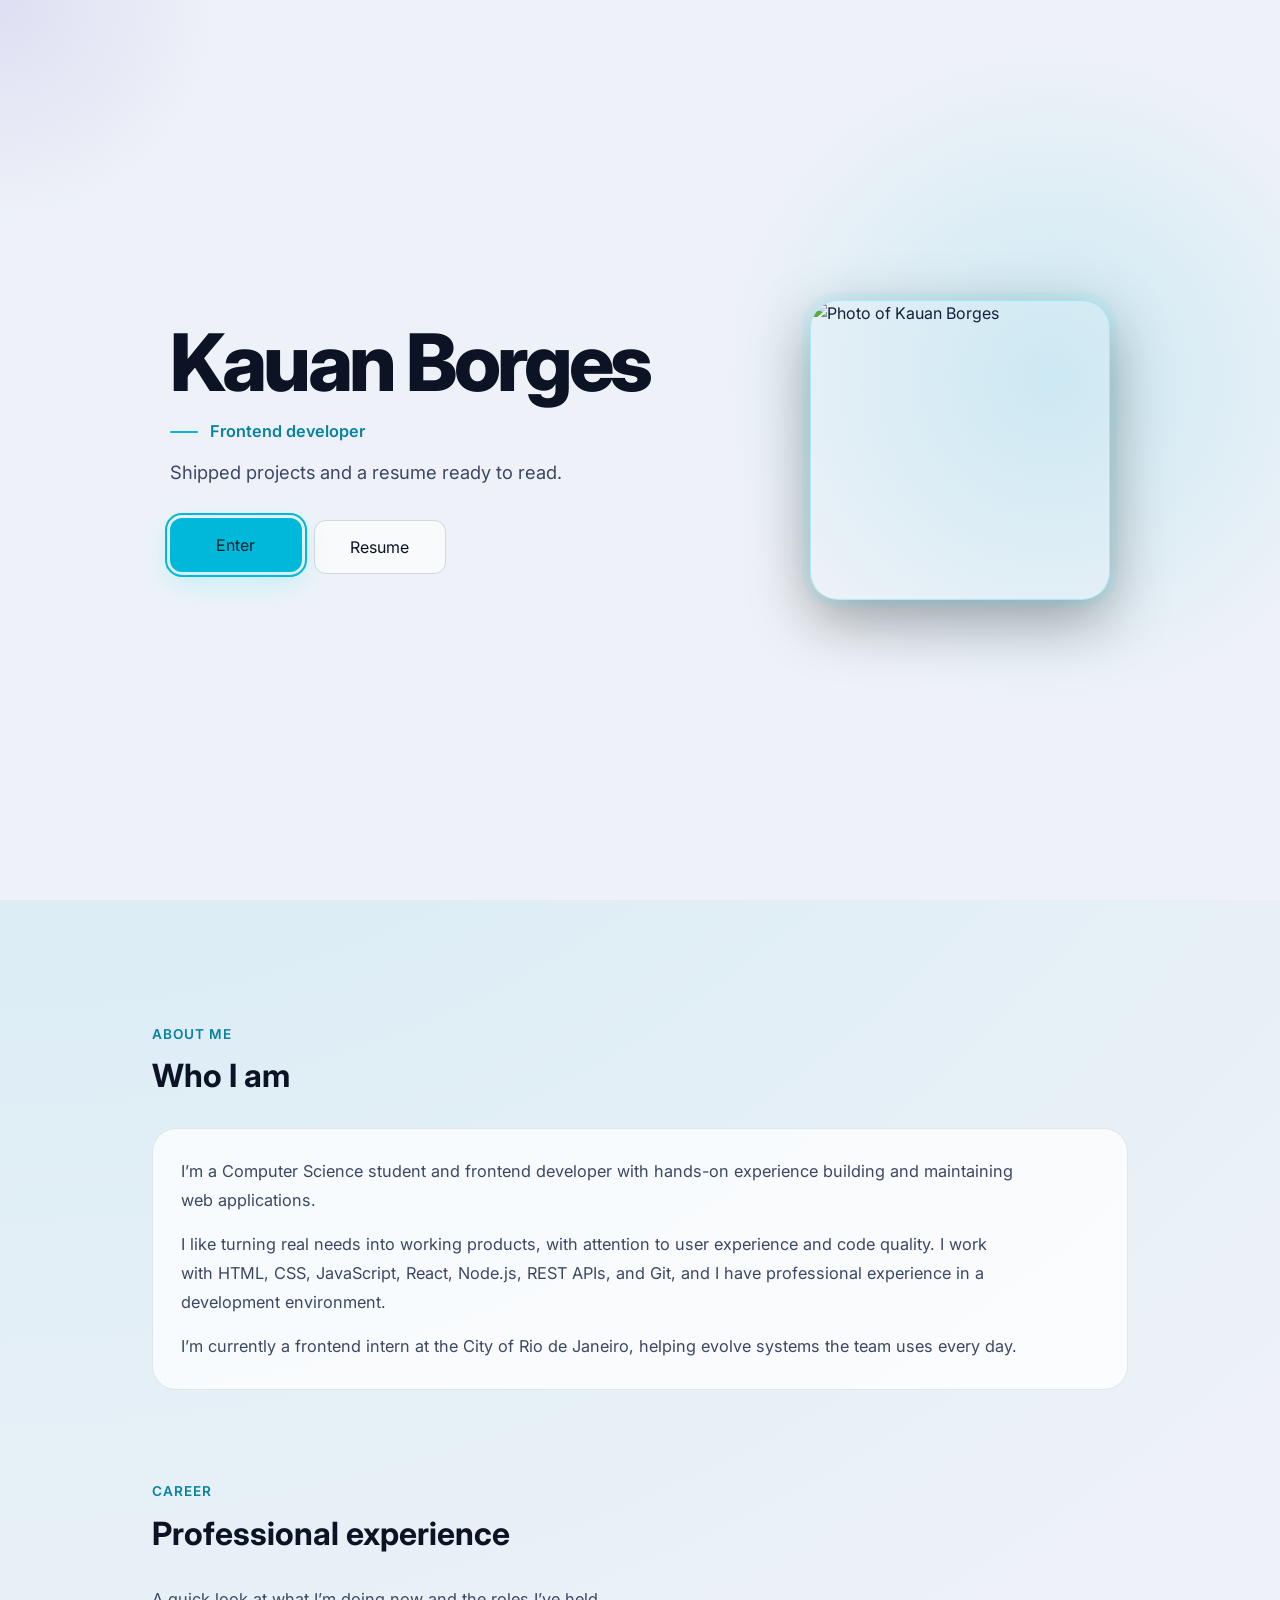
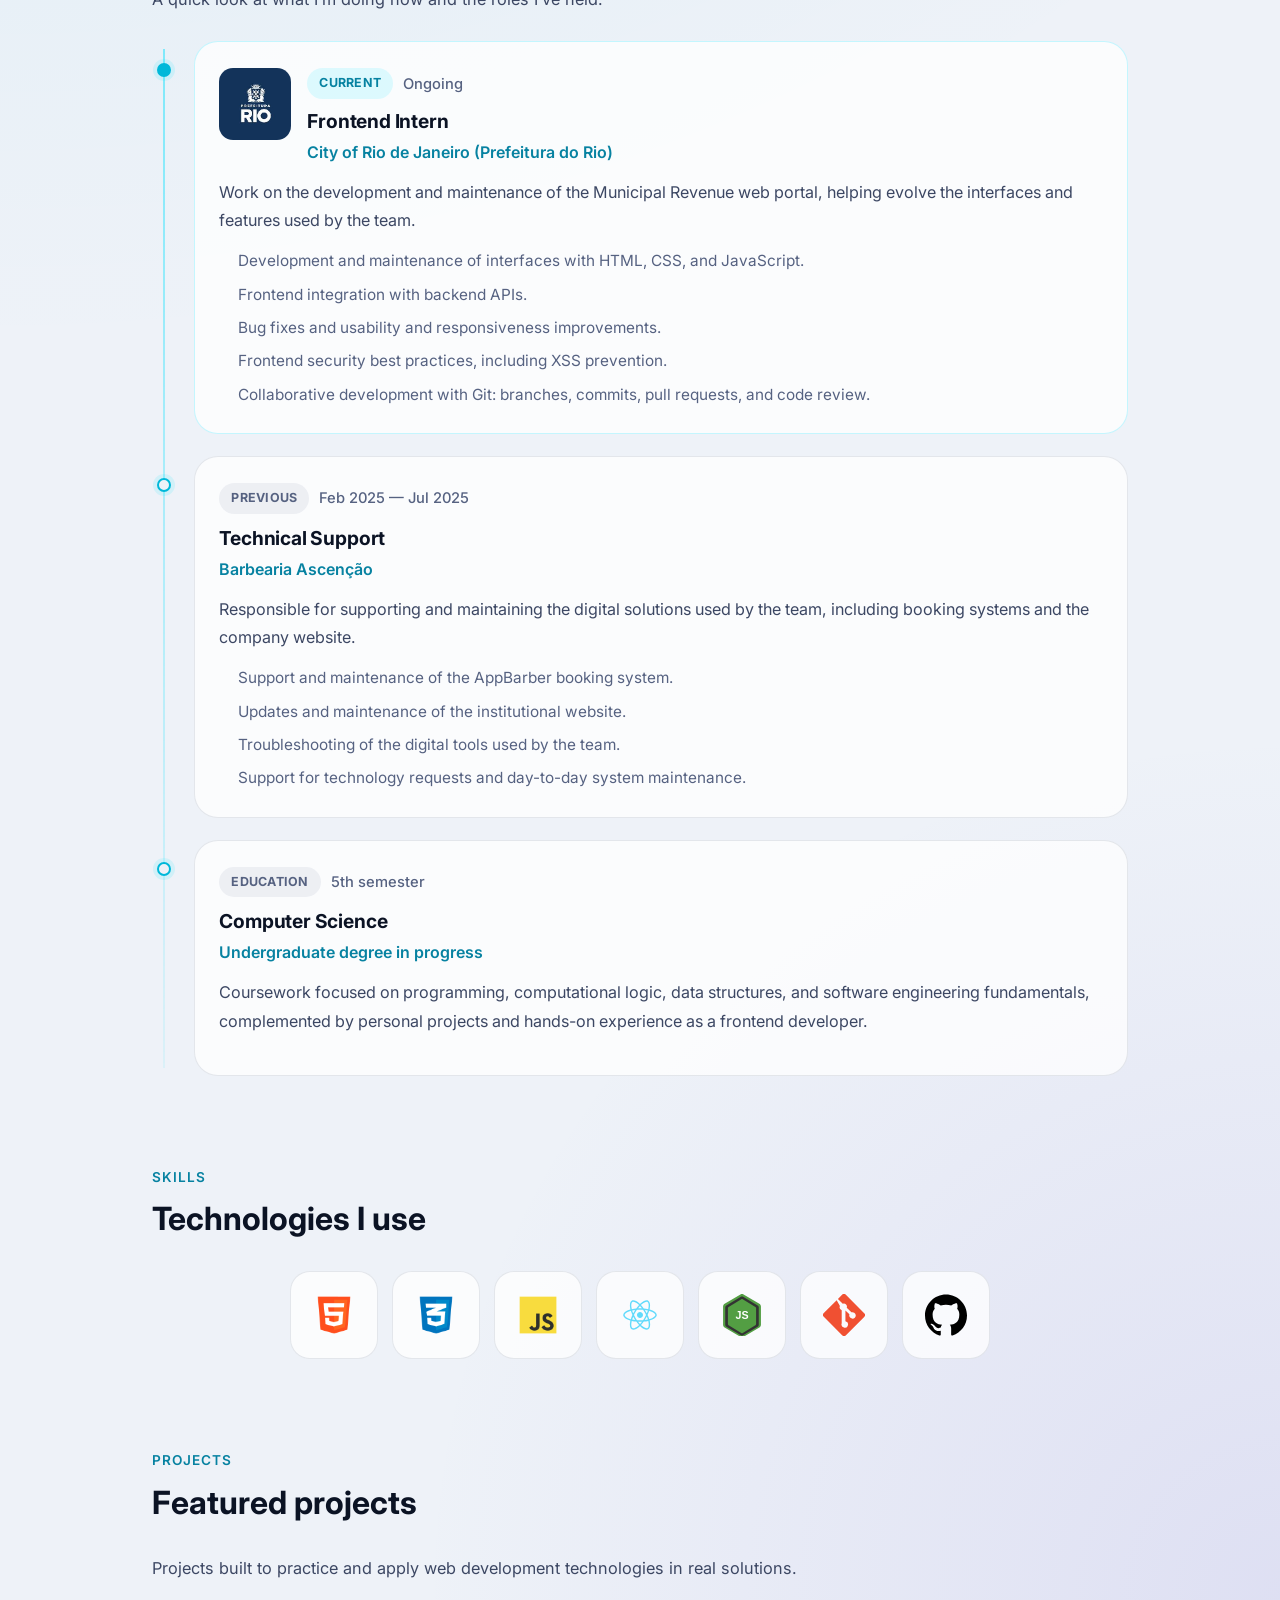
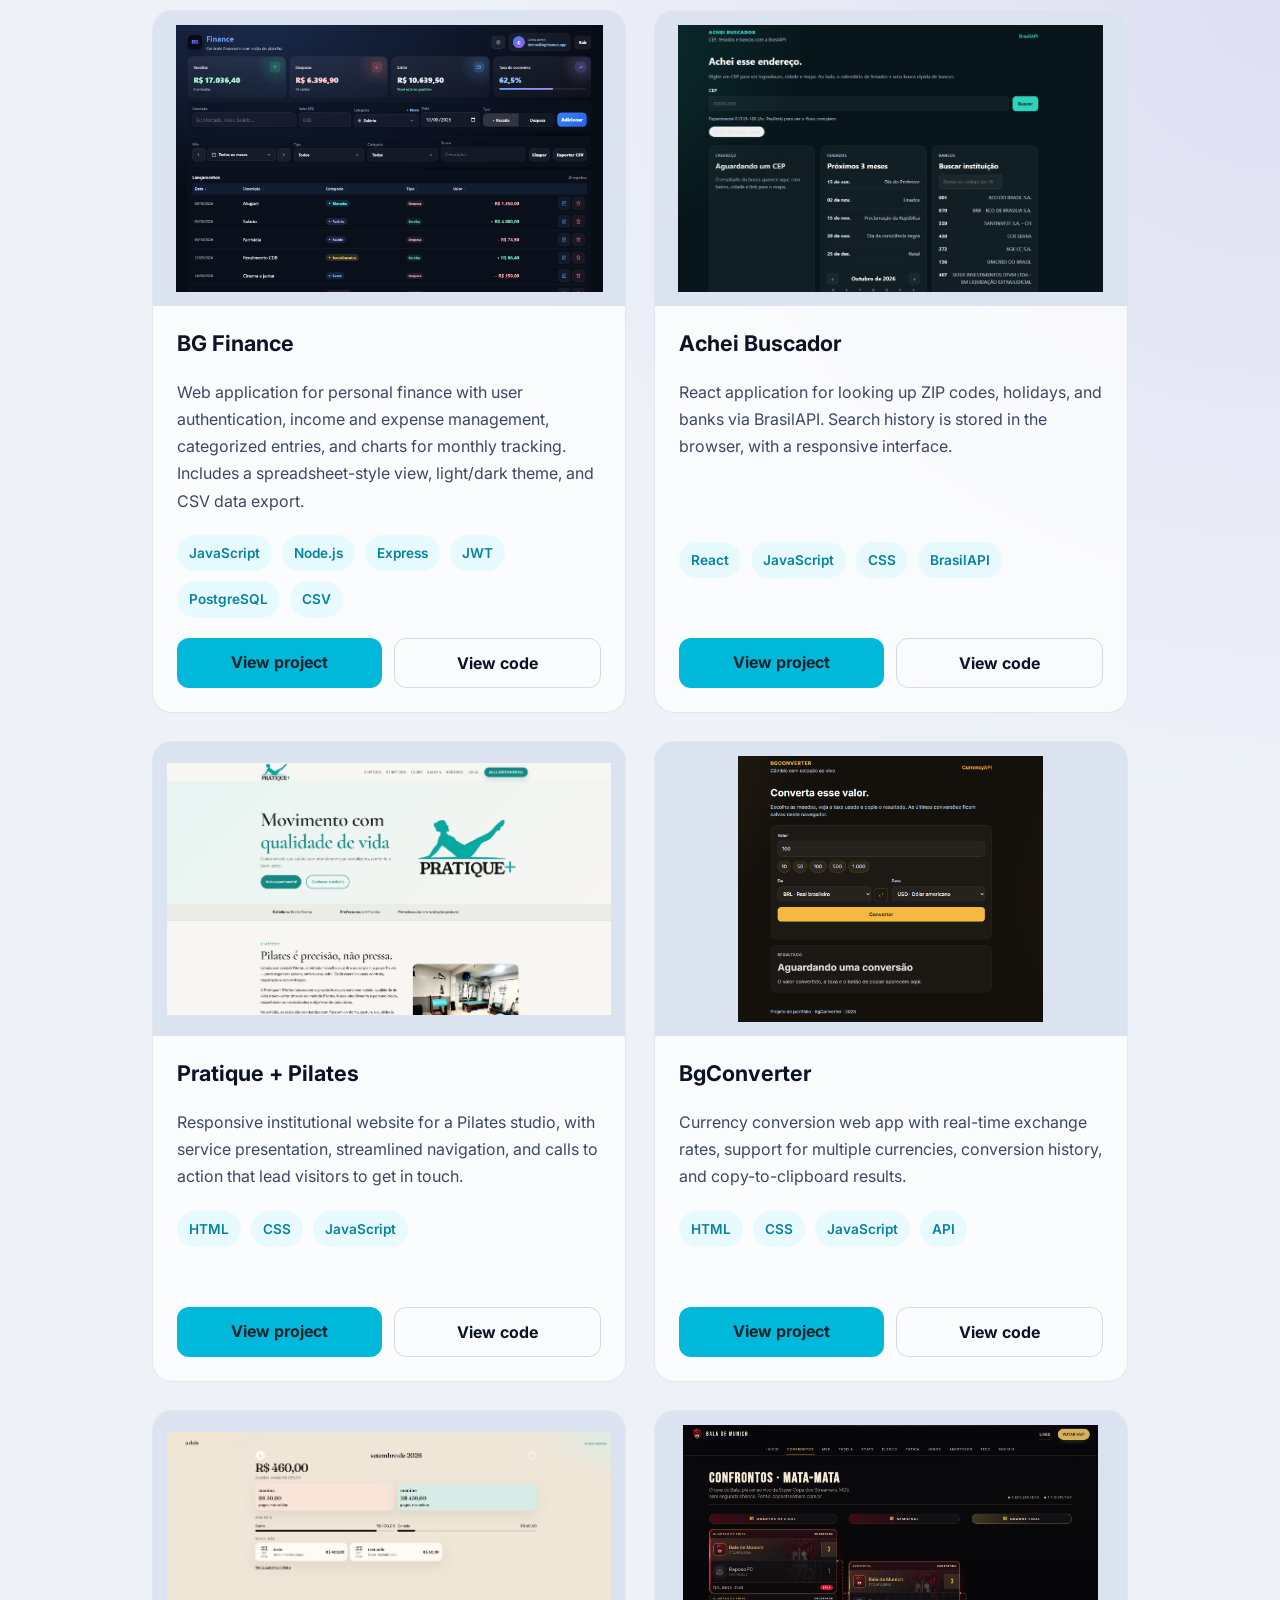
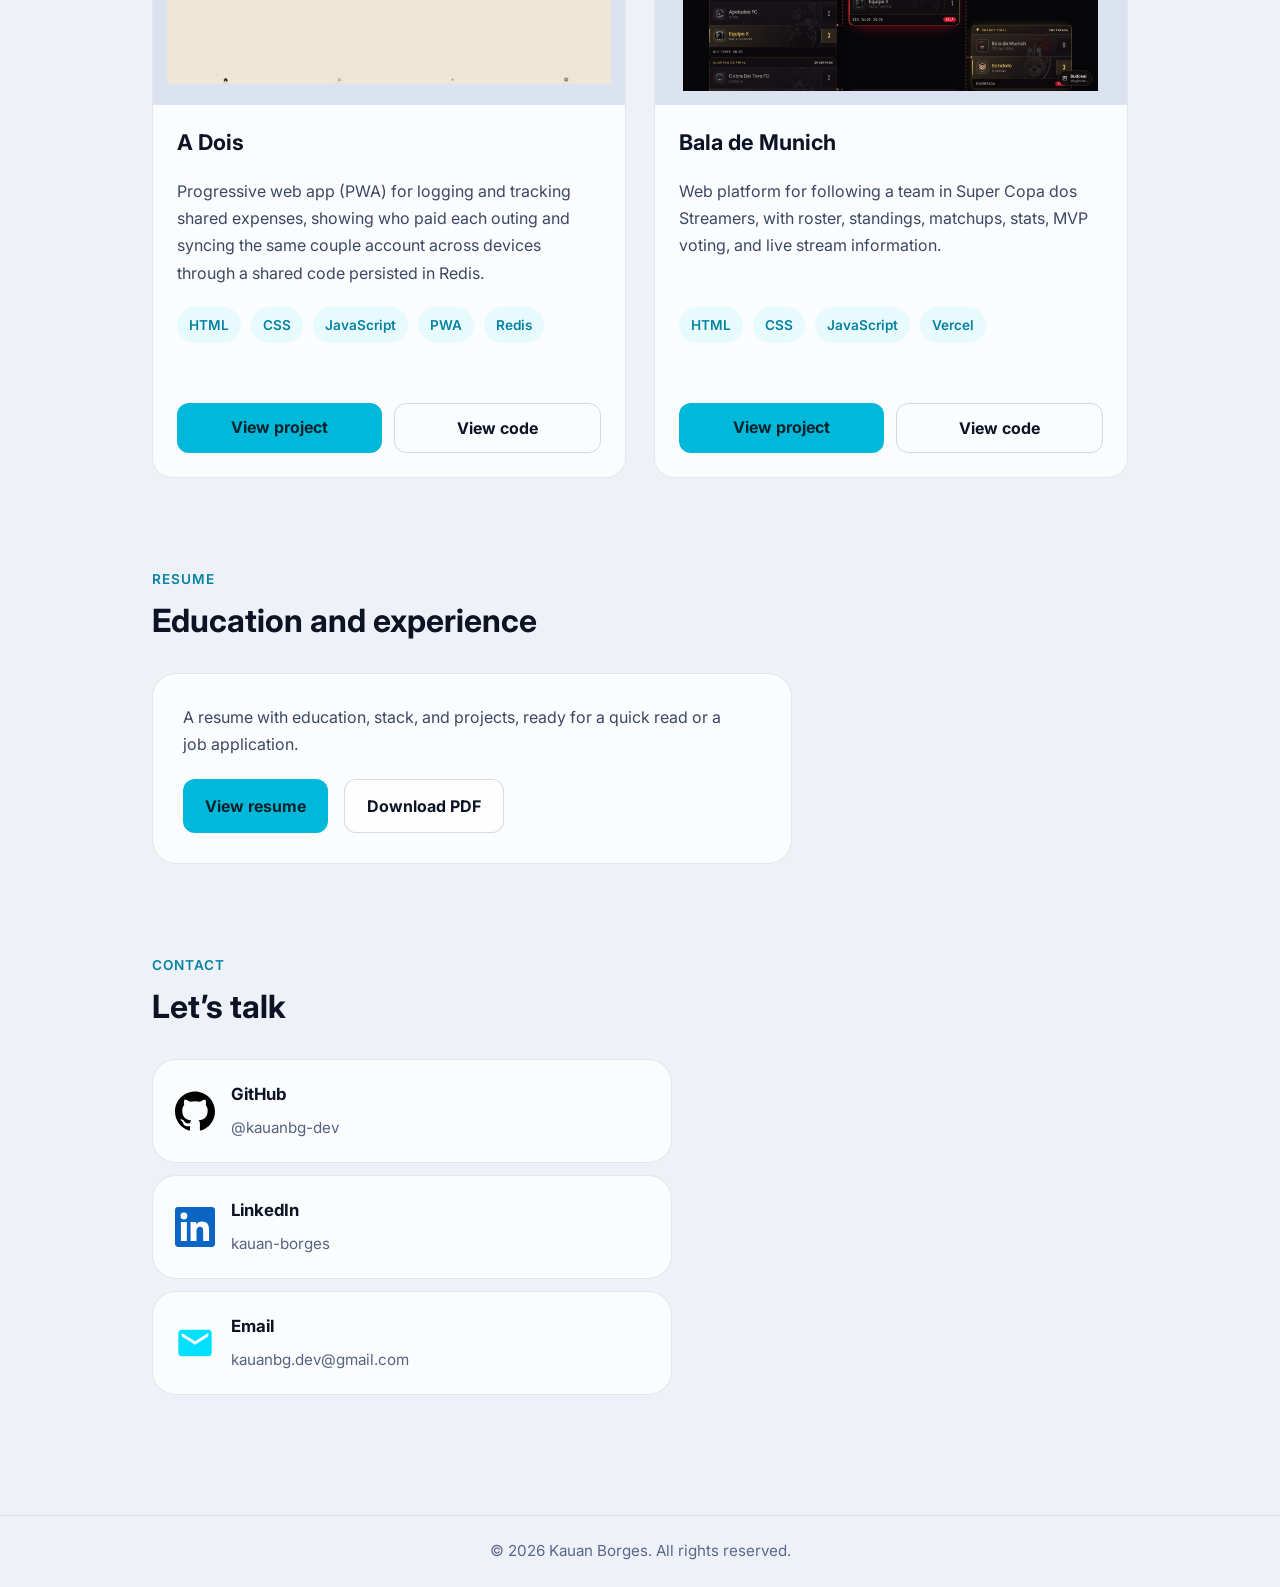
==== index.html @ 7a07ab46 "Mostra o card do início inteiro ao clicar no nome." ====
<!DOCTYPE html>
<html lang="pt-BR">
<head>
  <meta charset="UTF-8" />
  <meta name="viewport" content="width=device-width, initial-scale=1.0" />
  <title>Kauan Borges | Portfólio</title>
  <meta name="description" content="Portfólio de Kauan Borges, estudante de Ciência da Computação e desenvolvedor front-end. Projetos com HTML, CSS, JavaScript, React e Node.js." />
  <meta name="theme-color" content="#0b0f19" />
  <link rel="canonical" href="https://portifolio-bgkauan.vercel.app/" />
  <meta property="og:title" content="Kauan Borges | Portfólio" />
  <meta property="og:description" content="Interfaces modernas, projetos reais e evolução constante em desenvolvimento web." />
  <meta property="og:type" content="website" />
  <meta property="og:url" content="https://portifolio-bgkauan.vercel.app/" />
  <meta property="og:image" content="https://portifolio-bgkauan.vercel.app/img/og.png" />
  <meta property="og:image:width" content="1200" />
  <meta property="og:image:height" content="630" />
  <meta name="twitter:card" content="summary_large_image" />
  <meta name="twitter:image" content="https://portifolio-bgkauan.vercel.app/img/og.png" />
  <link rel="icon" href="./img/logo-bg-iluminada.png" type="image/png" />

  <script>
    (function () {
      try {
        var saved = localStorage.getItem("theme");
        var theme = saved === "light" || saved === "dark"
          ? saved
          : (window.matchMedia("(prefers-color-scheme: light)").matches ? "light" : "dark");
        if (theme === "light") document.documentElement.setAttribute("data-theme", "light");
      } catch (e) {}
      try {
        if (location.hash) return;
        if (sessionStorage.getItem("kb-intro-seen") === "1") return;
        document.documentElement.classList.add("intro-pending");
      } catch (e) {}
    })();
  </script>

  <link rel="stylesheet" href="./css/theme.css" />
  <link rel="stylesheet" href="./css/reset.css" />
  <link rel="stylesheet" href="./css/header.css?v=4" />
  <link rel="stylesheet" href="./css/main.css?v=8" />
  <link rel="stylesheet" href="./css/footer.css" />
  <link rel="stylesheet" href="./css/responsive.css?v=9" />
  <link rel="stylesheet" href="./css/motion.css?v=3" />
  <link rel="stylesheet" href="./css/intro.css?v=9" />

  <link rel="preconnect" href="https://fonts.googleapis.com" />
  <link rel="preconnect" href="https://fonts.gstatic.com" crossorigin />
  <link href="https://fonts.googleapis.com/css2?family=Inter:wght@400;500;600;700;800&display=swap" rel="stylesheet" />
</head>
<body>
  <div
    class="intro"
    data-intro
    role="dialog"
    aria-modal="true"
    aria-labelledby="intro-title"
    hidden
  >
    <div class="intro-stage">
      <div class="intro-copy">
        <h1 id="intro-title" class="intro-piece intro-name">Kauan Borges</h1>
        <p class="intro-piece intro-role" data-i18n="intro.role">Desenvolvedor front-end</p>
        <p class="intro-piece intro-lead" data-i18n="intro.lead">Projetos no ar e currículo pronto para uma leitura rápida.</p>
        <div class="intro-piece intro-actions">
          <button type="button" class="btn primary" data-intro-enter data-i18n="intro.enter">Entrar</button>
          <a class="btn secondary" data-intro-resume data-resume-link href="./Curriculo_Kauan_Borges.pdf" target="_blank" rel="noopener noreferrer" data-i18n="intro.resume">Currículo</a>
        </div>
      </div>
      <div class="intro-piece intro-portrait">
        <img class="intro-photo" src="./img/perfil.jpg" data-i18n-alt="hero.photo" alt="Foto de Kauan Borges" width="340" height="340" />
      </div>
    </div>
  </div>

  <a class="skip-link" href="#conteudo" data-i18n="skip">Pular para o conteúdo</a>

  <header>
    <a href="#conteudo" class="logo">
      <img src="./img/logo-bg-iluminada.png" alt="" />
      <span>Kauan Borges</span>
    </a>

    <button
      type="button"
      class="nav-toggle"
      data-nav-toggle
      aria-controls="site-nav"
      aria-expanded="false"
      data-i18n-aria="menu"
      aria-label="Abrir menu"
    >
      <span class="nav-toggle-bar" aria-hidden="true"></span>
      <span class="nav-toggle-bar" aria-hidden="true"></span>
      <span class="nav-toggle-bar" aria-hidden="true"></span>
    </button>

    <nav id="site-nav" aria-label="Seções">
      <div class="nav-links">
        <a href="#sobre" data-i18n="nav.about">Sobre</a>
        <a href="#experiencia" data-i18n="nav.experience">Carreira</a>
        <a href="#skills" data-i18n="nav.skills">Skills</a>
        <a href="#projetos" data-i18n="nav.projects">Projetos</a>
        <a href="#curriculo" data-i18n="nav.resume">Currículo</a>
        <a href="#contato" data-i18n="nav.contact">Contato</a>
      </div>
      <div class="nav-social" data-i18n-aria="nav.social" aria-label="Redes sociais">
        <a href="https://github.com/kauanbg-dev" target="_blank" rel="noopener noreferrer" aria-label="GitHub" title="GitHub">
          <svg viewBox="0 0 24 24" aria-hidden="true"><path fill="currentColor" d="M12 .297c-6.63 0-12 5.373-12 12 0 5.303 3.438 9.8 8.205 11.385.6.113.82-.258.82-.577 0-.285-.01-1.04-.015-2.04-3.338.724-4.042-1.61-4.042-1.61-.546-1.385-1.335-1.755-1.335-1.755-1.087-.744.084-.729.084-.729 1.205.084 1.838 1.236 1.838 1.236 1.07 1.835 2.809 1.305 3.495.998.108-.776.417-1.305.76-1.605-2.665-.3-5.466-1.332-5.466-5.93 0-1.31.465-2.38 1.235-3.22-.135-.303-.54-1.523.105-3.176 0 0 1.005-.322 3.3 1.23.96-.267 1.98-.399 3-.405 1.02.006 2.04.138 3 .405 2.28-1.552 3.285-1.23 3.285-1.23.645 1.653.24 2.873.12 3.176.765.84 1.23 1.91 1.23 3.22 0 4.61-2.805 5.625-5.475 5.92.42.36.81 1.096.81 2.22 0 1.606-.015 2.896-.015 3.286 0 .315.21.69.825.57C20.565 22.092 24 17.592 24 12.297c0-6.627-5.373-12-12-12"/></svg>
          <span>GitHub</span>
        </a>
        <a href="https://www.linkedin.com/in/kauan-borges-079074370/" target="_blank" rel="noopener noreferrer" aria-label="LinkedIn" title="LinkedIn">
          <svg viewBox="0 0 24 24" aria-hidden="true"><path fill="currentColor" d="M20.45 20.45h-3.55v-5.57c0-1.33-.03-3.04-1.85-3.04-1.85 0-2.14 1.45-2.14 2.94v5.67H9.35V9h3.41v1.56h.05c.48-.9 1.64-1.85 3.37-1.85 3.6 0 4.27 2.37 4.27 5.46v6.28zM5.34 7.43a2.06 2.06 0 1 1 0-4.12 2.06 2.06 0 0 1 0 4.12zM7.12 20.45H3.56V9h3.56v11.45zM22.23 0H1.77C.79 0 0 .77 0 1.73v20.54C0 23.23.79 24 1.77 24h20.45C23.2 24 24 23.23 24 22.27V1.73C24 .77 23.2 0 22.22 0h.01z"/></svg>
          <span>LinkedIn</span>
        </a>
      </div>
    </nav>

    <div class="header-actions">
      <div class="lang-switch" role="group" aria-label="Idioma">
        <button type="button" class="lang active" data-lang="pt" aria-pressed="true">PT</button>
        <button type="button" class="lang" data-lang="en" aria-pressed="false">EN</button>
      </div>

      <button type="button" class="theme-toggle" data-theme-toggle aria-pressed="false" data-i18n-aria="theme.toggle" aria-label="Alternar tema claro e escuro" title="Alternar tema claro e escuro">
        <svg class="icon-moon" viewBox="0 0 24 24" fill="none" stroke="currentColor" stroke-width="2" stroke-linecap="round" stroke-linejoin="round" aria-hidden="true">
          <path d="M21 12.79A9 9 0 1 1 11.21 3 7 7 0 0 0 21 12.79z"></path>
        </svg>
        <svg class="icon-sun" viewBox="0 0 24 24" fill="none" stroke="currentColor" stroke-width="2" stroke-linecap="round" stroke-linejoin="round" aria-hidden="true">
          <circle cx="12" cy="12" r="4"></circle>
          <path d="M12 2v2M12 20v2M4.93 4.93l1.41 1.41M17.66 17.66l1.41 1.41M2 12h2M20 12h2M6.34 17.66l-1.41 1.41M19.07 4.93l-1.41 1.41"></path>
        </svg>
      </button>
    </div>
  </header>

  <main id="conteudo">
    <section class="hero">
      <div class="hero-text">
        <span class="tag" data-i18n="hero.tag">Portfólio de Desenvolvedor</span>
        <h1>Kauan Borges</h1>
        <h2 data-i18n="hero.role">Desenvolvedor Front-end | JavaScript | React | Node.js</h2>
        <p data-i18n="hero.text">
          Estou no 5º período de Ciência da Computação e atuo como Desenvolvedor Front-end. Desenvolvo aplicações web responsivas utilizando HTML, CSS, JavaScript e React, com experiência em integração com APIs e desenvolvimento de soluções utilizando Node.js.
        </p>
        <div class="hero-buttons">
          <a href="#projetos" class="btn primary" data-i18n="hero.projects">Ver projetos</a>
          <a href="mailto:kauanbg.dev@gmail.com" class="btn secondary" data-i18n="hero.contact">Falar comigo</a>
        </div>

        <div class="stats">
          <div class="stat-card">
            <strong data-i18n="hero.stat1">5º</strong>
            <span data-i18n="hero.stat1Label">período em Ciência da Computação</span>
          </div>
          <div class="stat-card">
            <strong data-i18n="hero.stat2">Front-end</strong>
            <span data-i18n="hero.stat2Label">experiência profissional em desenvolvimento</span>
          </div>
          <div class="stat-card">
            <strong data-i18n="hero.stat3">Produção</strong>
            <span data-i18n="hero.stat3Label">front-end no ar, com API e autenticação</span>
          </div>
        </div>
      </div>

      <div class="hero-image">
        <img src="./img/perfil.jpg" data-hero-photo data-i18n-alt="hero.photo" alt="Foto de Kauan Borges" width="320" height="320" />
      </div>
    </section>

    <section id="sobre" class="section" data-reveal>
      <div class="section-title">
        <span data-i18n="about.kicker">Sobre mim</span>
        <h3 data-i18n="about.title">Quem sou eu</h3>
      </div>

      <div class="about-card">
        <p data-i18n="about.p1">
          Sou estudante de Ciência da Computação e desenvolvedor Front-end, com experiência prática no desenvolvimento e manutenção de aplicações web.
        </p>
        <p data-i18n="about.p2">
          Gosto de transformar necessidades em soluções funcionais, pensando tanto na experiência do usuário quanto na qualidade do código. Tenho experiência com HTML, CSS, JavaScript, React, Node.js, APIs REST e Git, além de vivência profissional em ambiente de desenvolvimento.
        </p>
        <p data-i18n="about.p3">
          Atualmente, atuo como estagiário Front-end na Prefeitura do Rio de Janeiro, contribuindo para a evolução de sistemas utilizados no dia a dia da equipe.
        </p>
      </div>
    </section>

    <section id="experiencia" class="section" data-reveal>
      <div class="section-title">
        <span data-i18n="experience.kicker">Carreira</span>
        <h3 data-i18n="experience.title">Experiência profissional</h3>
      </div>

      <p class="experience-intro" data-i18n="experience.intro">
        Um resumo do que estou fazendo agora e das experiências que tive.
      </p>

      <ol class="experience-timeline">
        <li class="experience-item is-current">
          <div class="experience-marker" aria-hidden="true"></div>
          <article class="experience-card">
            <div class="experience-header">
              <img class="experience-logo" src="./img/logo-prefeitura-rio.png" alt="" width="72" height="72" />
              <div class="experience-heading">
                <div class="experience-meta">
                  <span class="experience-badge" data-i18n="experience.currentBadge">Atual</span>
                  <span class="experience-period" data-i18n="experience.job1.period">Em andamento</span>
                </div>
                <h4 data-i18n="experience.job1.role">Estagiário Front-end</h4>
                <p class="experience-org" data-i18n="experience.job1.org">Prefeitura do Rio de Janeiro</p>
              </div>
            </div>
            <p data-i18n="experience.job1.summary">
              Atuação no desenvolvimento e manutenção do portal web da Receita Municipal, contribuindo para a evolução das interfaces e funcionalidades utilizadas pela equipe.
            </p>
            <ul class="experience-points">
              <li data-i18n="experience.job1.point1">
                Desenvolvimento e manutenção de interfaces utilizando HTML, CSS e JavaScript.
              </li>
              <li data-i18n="experience.job1.point2">
                Integração do front-end com APIs do backend.
              </li>
              <li data-i18n="experience.job1.point3">
                Correção de bugs e melhorias de usabilidade e responsividade.
              </li>
              <li data-i18n="experience.job1.point4">
                Aplicação de boas práticas de segurança no front-end, incluindo prevenção contra XSS.
              </li>
              <li data-i18n="experience.job1.point5">
                Desenvolvimento colaborativo utilizando Git, branches, commits, pull requests e code review.
              </li>
            </ul>
          </article>
        </li>

        <li class="experience-item">
          <div class="experience-marker" aria-hidden="true"></div>
          <article class="experience-card">
            <div class="experience-meta">
              <span class="experience-badge muted" data-i18n="experience.pastBadge">Anterior</span>
              <span class="experience-period" data-i18n="experience.job2.period">Fev 2025 — Jul 2025</span>
            </div>
            <h4 data-i18n="experience.job2.role">Suporte Técnico</h4>
            <p class="experience-org" data-i18n="experience.job2.org">Barbearia Ascenção</p>
            <p data-i18n="experience.job2.summary">
              Responsável pelo suporte e manutenção das soluções digitais utilizadas pela equipe, incluindo sistemas de agendamento e o site da empresa.
            </p>
            <ul class="experience-points">
              <li data-i18n="experience.job2.point1">
                Suporte e manutenção do sistema de agendamento AppBarber.
              </li>
              <li data-i18n="experience.job2.point2">
                Atualização e manutenção do site institucional.
              </li>
              <li data-i18n="experience.job2.point3">
                Resolução de problemas relacionados às ferramentas digitais utilizadas pela equipe.
              </li>
              <li data-i18n="experience.job2.point4">
                Apoio às demandas de tecnologia e manutenção dos sistemas utilizados no dia a dia.
              </li>
            </ul>
          </article>
        </li>

        <li class="experience-item">
          <div class="experience-marker" aria-hidden="true"></div>
          <article class="experience-card">
            <div class="experience-meta">
              <span class="experience-badge muted" data-i18n="experience.educationBadge">Formação</span>
              <span class="experience-period" data-i18n="experience.edu.period">5º período</span>
            </div>
            <h4 data-i18n="experience.edu.role">Ciência da Computação</h4>
            <p class="experience-org" data-i18n="experience.edu.org">Graduação em andamento</p>
            <p data-i18n="experience.edu.summary">
              Formação com foco em programação, lógica computacional, estruturas de dados e fundamentos de engenharia de software, complementada por projetos pessoais e experiência prática como desenvolvedor Front-end.
            </p>
          </article>
        </li>
      </ol>
    </section>

    <section id="skills" class="section" data-reveal>
      <div class="section-title">
        <span data-i18n="skills.kicker">Skills</span>
        <h3 data-i18n="skills.title">Tecnologias que utilizo</h3>
      </div>

      <div class="skills-row">
        <div class="skill-item" title="HTML5">
          <img src="./img/logo-html-5-.png" alt="HTML5" />
        </div>
        <div class="skill-item" title="CSS3">
          <img src="./img/logo-css-.png" alt="CSS3" />
        </div>
        <div class="skill-item" title="JavaScript">
          <img src="./img/logo-javascript-.png" alt="JavaScript" />
        </div>
        <div class="skill-item" title="React">
          <img src="./img/react-brands-solid-full.svg" alt="React" />
        </div>
        <div class="skill-item" title="Node.js">
          <img src="./img/logo-nodejs.svg" alt="Node.js" />
        </div>
        <div class="skill-item" title="Git">
          <img src="./img/logo-git.svg" alt="Git" />
        </div>
        <div class="skill-item" title="GitHub">
          <img src="./img/logo-github.svg" alt="GitHub" />
        </div>
      </div>
    </section>

    <section id="projetos" class="section">
      <div class="section-title" data-reveal>
        <span data-i18n="projects.kicker">Projetos</span>
        <h3 data-i18n="projects.title">Projetos em destaque</h3>
      </div>
      <p class="experience-intro" data-i18n="projects.intro">
        Projetos desenvolvidos para praticar e aplicar tecnologias de desenvolvimento web em soluções reais.
      </p>

      <div class="projects-grid">
        <article class="project-card" data-reveal="project">
          <div class="project-media">
          <img class="preview-cover" src="./img/preview-bgfinance.png" data-i18n-alt="projects.financeAlt" alt="Painel do BG Finance com saldo, gráficos e lançamentos" />
          </div>
          <div class="project-content">
            <h4>BG Finance</h4>
            <p data-i18n="projects.finance">
              Aplicação web de controle financeiro com autenticação de usuários, gerenciamento de receitas e despesas, categorização de lançamentos e gráficos para acompanhamento mensal. Possui visualização em formato de planilha, tema claro/escuro e exportação de dados em CSV.
            </p>
            <div class="project-tech">
              <span>JavaScript</span>
              <span>Node.js</span>
              <span>Express</span>
              <span>JWT</span>
              <span>PostgreSQL</span>
              <span>CSV</span>
            </div>
            <div class="project-links">
              <a href="https://bg-finance.onrender.com" target="_blank" rel="noopener noreferrer" data-i18n="projects.view">Ver projeto</a>
              <a class="ghost" href="https://github.com/kauanbg-dev/bg-finance" target="_blank" rel="noopener noreferrer" data-i18n="projects.code">Ver código</a>
            </div>
          </div>
        </article>

        <article class="project-card" data-reveal="project">
          <div class="project-media">
          <img class="preview-cover" src="./img/preview-achei.png" data-i18n-alt="projects.acheiAlt" alt="Tela do Achei Buscador com CEP, feriados e bancos" />
          </div>
          <div class="project-content">
            <h4>Achei Buscador</h4>
            <p data-i18n="projects.achei">
              Aplicação desenvolvida em React para consulta de CEP, feriados e instituições bancárias utilizando a BrasilAPI. Possui histórico de pesquisas armazenado no navegador e interface responsiva.
            </p>
            <div class="project-tech">
              <span>React</span>
              <span>JavaScript</span>
              <span>CSS</span>
              <span>BrasilAPI</span>
            </div>
            <div class="project-links">
              <a href="https://achei-buscador.vercel.app/" target="_blank" rel="noopener noreferrer" data-i18n="projects.view">Ver projeto</a>
              <a class="ghost" href="https://github.com/kauanbg-dev/achei-buscador" target="_blank" rel="noopener noreferrer" data-i18n="projects.code">Ver código</a>
            </div>
          </div>
        </article>

        <article class="project-card" data-reveal="project">
          <div class="project-media">
          <img class="preview-cover" src="./img/preview-pilates.png" data-i18n-alt="projects.pilatesAlt" alt="Site do estúdio Pratique + Pilates" />
          </div>
          <div class="project-content">
            <h4>Pratique + Pilates</h4>
            <p data-i18n="projects.pilates">
              Site institucional responsivo desenvolvido para um estúdio de Pilates, com apresentação de serviços, navegação otimizada e chamadas para ação direcionadas ao contato com o cliente.
            </p>
            <div class="project-tech">
              <span>HTML</span>
              <span>CSS</span>
              <span>JavaScript</span>
            </div>
            <div class="project-links">
              <a href="https://pratique-pilates.vercel.app/" target="_blank" rel="noopener noreferrer" data-i18n="projects.view">Ver projeto</a>
              <a class="ghost" href="https://github.com/kauanbg-dev/pratique-pilates" target="_blank" rel="noopener noreferrer" data-i18n="projects.code">Ver código</a>
            </div>
          </div>
        </article>

        <article class="project-card" data-reveal="project">
          <div class="project-media">
          <img class="preview-cover" src="./img/preview-bgconverter.png" data-i18n-alt="projects.converterAlt" alt="Tela do conversor de moedas BgConverter" />
          </div>
          <div class="project-content">
            <h4>BgConverter</h4>
            <p data-i18n="projects.converter">
              Aplicação web de conversão de moedas com consulta de cotações em tempo real, suporte a múltiplas moedas, histórico de conversões e cópia dos resultados.
            </p>
            <div class="project-tech">
              <span>HTML</span>
              <span>CSS</span>
              <span>JavaScript</span>
              <span>API</span>
            </div>
            <div class="project-links">
              <a href="https://bgconverter.vercel.app/" target="_blank" rel="noopener noreferrer" data-i18n="projects.view">Ver projeto</a>
              <a class="ghost" href="https://github.com/kauanbg-dev/bgconverter" target="_blank" rel="noopener noreferrer" data-i18n="projects.code">Ver código</a>
            </div>
          </div>
        </article>

        <article class="project-card" data-reveal="project">
          <div class="project-media">
          <img class="preview-cover" src="./img/preview-adois.png" data-i18n-alt="projects.adoisAlt" alt="Tela do A Dois com resumo mensal do casal" />
          </div>
          <div class="project-content">
            <h4>A Dois</h4>
            <p data-i18n="projects.adois">
              Aplicação web progressiva (PWA) para registro e acompanhamento de gastos compartilhados, permitindo identificar quem realizou cada pagamento e sincronizar as informações entre dispositivos por um código de casal persistido em Redis.
            </p>
            <div class="project-tech">
              <span>HTML</span>
              <span>CSS</span>
              <span>JavaScript</span>
              <span>PWA</span>
              <span>Redis</span>
            </div>
            <div class="project-links">
              <a href="https://adois-chi.vercel.app/" target="_blank" rel="noopener noreferrer" data-i18n="projects.view">Ver projeto</a>
              <a class="ghost" href="https://github.com/kauanbg-dev/adois" target="_blank" rel="noopener noreferrer" data-i18n="projects.code">Ver código</a>
            </div>
          </div>
        </article>

        <article class="project-card" data-reveal="project">
          <div class="project-media">
          <img class="preview-cover" src="./img/preview-munich.png" data-i18n-alt="projects.munichAlt" alt="Chave de confrontos do site Bala de Munich" />
          </div>
          <div class="project-content">
            <h4>Bala de Munich</h4>
            <p data-i18n="projects.munich">
              Plataforma web desenvolvida para acompanhamento de um time na Super Copa dos Streamers, com elenco, tabela, confrontos, estatísticas, votação de MVP e informações sobre transmissões ao vivo.
            </p>
            <div class="project-tech">
              <span>HTML</span>
              <span>CSS</span>
              <span>JavaScript</span>
              <span>Vercel</span>
            </div>
            <div class="project-links">
              <a href="https://balademunich.vercel.app/" target="_blank" rel="noopener noreferrer" data-i18n="projects.view">Ver projeto</a>
              <a class="ghost" href="https://github.com/kauanbg-dev/bala-de-munich" target="_blank" rel="noopener noreferrer" data-i18n="projects.code">Ver código</a>
            </div>
          </div>
        </article>
      </div>
    </section>

    <section id="curriculo" class="section" data-reveal>
      <div class="section-title">
        <span data-i18n="resume.kicker">Currículo</span>
        <h3 data-i18n="resume.title">Formação e experiência</h3>
      </div>

      <div class="resume-card">
        <p data-i18n="resume.text">
          Currículo com formação, stack e projetos, pronto para uma leitura rápida ou para um processo seletivo.
        </p>
        <div class="resume-buttons">
          <a href="./Curriculo_Kauan_Borges.pdf" target="_blank" rel="noopener noreferrer" class="btn primary" data-i18n="resume.view" data-resume-link>Visualizar currículo</a>
          <a href="./Curriculo_Kauan_Borges.pdf" download="Curriculo_Kauan_Borges.pdf" class="btn secondary" data-i18n="resume.download" data-resume-link data-resume-download>Baixar PDF</a>
        </div>
      </div>
    </section>

    <section id="contato" class="section" data-reveal>
      <div class="section-title">
        <span data-i18n="contact.kicker">Contato</span>
        <h3 data-i18n="contact.title">Vamos conversar</h3>
      </div>

      <div class="contact-grid">
        <a href="https://github.com/kauanbg-dev" target="_blank" rel="noopener noreferrer" class="contact-card">
          <img src="./img/logo-github.svg" alt="" />
          <div>
            <strong>GitHub</strong>
            <span>@kauanbg-dev</span>
          </div>
        </a>
        <a href="https://www.linkedin.com/in/kauan-borges-079074370/" target="_blank" rel="noopener noreferrer" class="contact-card">
          <img src="./img/logo-linkedin.svg" alt="" />
          <div>
            <strong>LinkedIn</strong>
            <span>kauan-borges</span>
          </div>
        </a>
        <a href="mailto:kauanbg.dev@gmail.com" class="contact-card">
          <img src="./img/logo-email.svg" alt="" />
          <div>
            <strong data-i18n="contact.email">E-mail</strong>
            <span>kauanbg.dev@gmail.com</span>
          </div>
        </a>
      </div>
    </section>
  </main>

  <footer>
    <p data-i18n="footer">© 2026 Kauan Borges. Todos os direitos reservados.</p>
  </footer>

  <script src="./js/theme.js"></script>
  <script src="./js/i18n.js?v=9"></script>
  <script src="./js/intro.js?v=4"></script>
  <script src="./js/interactions.js?v=7"></script>
</body>
</html>
---- css/theme.css ----
/* =========================
   THEME TOKENS (DARK / LIGHT)
========================= */

:root {
  color-scheme: dark;

  --bg: #0b0f19;
  --glow-1: rgba(0, 224, 255, 0.12);
  --glow-2: rgba(106, 90, 205, 0.15);
  --spotlight: rgba(0, 224, 255, 0.09);

  --text: #ffffff;
  --heading: #ffffff;
  --text-muted: #d4dcef;
  --text-soft: #cfd7e8;
  --text-dim: #bfc9df;
  --nav-link: #d9e1f2;
  --footer-text: #9fb0d1;

  --accent: #00e0ff;
  --accent-text: #00e0ff;
  --accent-soft: #7fe9ff;
  --on-accent: #081018;

  --surface: rgba(255, 255, 255, 0.04);
  --surface-2: rgba(255, 255, 255, 0.05);
  --surface-3: rgba(255, 255, 255, 0.03);
  --border: rgba(255, 255, 255, 0.06);
  --border-2: rgba(255, 255, 255, 0.08);
  --border-soft: rgba(255, 255, 255, 0.1);
  --border-strong: rgba(255, 255, 255, 0.12);

  --header-bg-rgb: 11, 15, 25;
  --header-alpha: 0.9;
  --header-bg: rgba(var(--header-bg-rgb), var(--header-alpha));
  --footer-bg: rgba(11, 15, 25, 0.9);
  --img-bg: #0b0f19;
  --img-bg-2: #101624;
  --menu-bar: #ffffff;
}

:root[data-theme="light"] {
  color-scheme: light;

  --bg: #eef2f8;
  --glow-1: rgba(0, 176, 210, 0.14);
  --glow-2: rgba(106, 90, 205, 0.12);
  --spotlight: rgba(0, 176, 210, 0.1);

  --text: #16203a;
  --heading: #0b1324;
  --text-muted: #3c4763;
  --text-soft: #47526e;
  --text-dim: #566281;
  --nav-link: #33405c;
  --footer-text: #5a678a;

  --accent: #00b8d9;
  --accent-text: #0782a1;
  --accent-soft: #0a93b5;
  --on-accent: #06232c;

  --surface: rgba(255, 255, 255, 0.75);
  --surface-2: rgba(20, 40, 70, 0.06);
  --surface-3: rgba(255, 255, 255, 0.6);
  --border: rgba(20, 40, 70, 0.1);
  --border-2: rgba(20, 40, 70, 0.12);
  --border-soft: rgba(20, 40, 70, 0.12);
  --border-strong: rgba(20, 40, 70, 0.16);

  --header-bg-rgb: 238, 242, 248;
  --header-alpha: 0.9;
  --header-bg: rgba(var(--header-bg-rgb), var(--header-alpha));
  --footer-bg: rgba(238, 242, 248, 0.9);
  --img-bg: #e6ecf5;
  --img-bg-2: #dbe3f0;
  --menu-bar: #16203a;
}

/* =========================
   THEME TOGGLE BUTTON
========================= */

.theme-toggle {
  display: inline-flex;
  align-items: center;
  justify-content: center;
  width: 44px;
  height: 44px;
  flex-shrink: 0;
  border-radius: 12px;
  color: var(--text-soft);
  background: var(--surface-2);
  border: 1px solid var(--border-2);
  transition: color 0.3s ease, background 0.3s ease, border-color 0.3s ease, transform 0.3s ease;
}

.theme-toggle:hover,
.theme-toggle:focus-visible {
  color: var(--accent-text);
  border-color: rgba(0, 224, 255, 0.4);
  transform: translateY(-1px);
}

.theme-toggle svg {
  width: 20px;
  height: 20px;
}

.theme-toggle .icon-sun {
  display: none;
}

:root[data-theme="light"] .theme-toggle .icon-sun {
  display: block;
}

:root[data-theme="light"] .theme-toggle .icon-moon {
  display: none;
}

/* The GitHub mark is a solid white glyph (for the dark theme), so it
   disappears on the light background. Darken it only in light mode. */
:root[data-theme="light"] img[src*="logo-github"] {
  filter: invert(1);
}
---- css/header.css ----
/* =========================
   HEADER
========================= */

header {
    width: 100%;
    padding: 16px 4%;
    display: grid;
    grid-template-columns: auto 1fr auto;
    align-items: center;
    column-gap: 16px;
    row-gap: 8px;

    position: sticky;
    top: 0;
    z-index: 1000;
    transform: translateZ(0);

    background: rgba(var(--header-bg-rgb), var(--header-alpha));
    backdrop-filter: blur(10px);
    -webkit-backdrop-filter: blur(10px);
    border-bottom: 1px solid var(--border);
    transition: box-shadow .2s ease, border-color .2s ease;
}

.logo {
    grid-column: 1;
    min-width: 0;
    display: flex;
    align-items: center;
    gap: 10px;

    font-size: 1.25rem;
    font-weight: 800;
    letter-spacing: 0.4px;

    color: var(--accent-text);
    transition: transform .3s;
}

.logo:hover {
    transform: scale(1.03);
}

.logo img {
    width: auto;
    height: 38px;
    object-fit: contain;
}

header nav {
    grid-column: 2;
    justify-self: end;
    min-width: 0;
    display: flex;
    align-items: center;
    gap: 14px;
}

.nav-links {
    display: flex;
    align-items: center;
    gap: 18px;
}

.nav-links a {
    position: relative;
    color: var(--nav-link);
    font-size: 0.98rem;
    font-weight: 500;
    transition: color .3s;
}

.nav-links a:hover,
.nav-links a:focus-visible {
    color: var(--accent-text);
}

.nav-links a::after {
    content: "";
    position: absolute;
    left: 0;
    bottom: -6px;
    width: 0;
    height: 2px;
    background: var(--accent-text);
    transition: width .3s;
}

.nav-links a:hover::after,
.nav-links a:focus-visible::after {
    width: 100%;
}

.nav-social {
    display: flex;
    align-items: center;
    gap: 2px;
    padding: 4px;
    border-radius: 14px;
    background: var(--surface-2);
    border: 1px solid var(--border-2);
}

.nav-social a {
    position: relative;
    width: 34px;
    height: 34px;
    display: grid;
    place-items: center;
    border-radius: 10px;
    color: var(--text-soft);
    transition: color .2s ease, background .2s ease;
}

.nav-social a:hover,
.nav-social a:focus-visible {
    color: var(--accent-text);
    background: rgba(0, 224, 255, .12);
}

.nav-social svg {
    width: 16px;
    height: 16px;
    display: block;
}

.nav-social span {
    position: absolute;
    width: 1px;
    height: 1px;
    padding: 0;
    margin: -1px;
    overflow: hidden;
    clip: rect(0, 0, 0, 0);
    white-space: nowrap;
    border: 0;
}

.header-actions {
    grid-column: 3;
    display: flex;
    align-items: center;
    gap: 8px;
    justify-self: end;
}

.nav-toggle {
    display: none;
    width: 42px;
    height: 42px;
    padding: 0;
    border: 1px solid var(--border-2);
    border-radius: 12px;
    background: var(--surface-2);
    cursor: pointer;
    align-items: center;
    justify-content: center;
    flex-direction: column;
    gap: 5px;
    transition: background .2s ease, border-color .2s ease;
}

.nav-toggle:hover,
.nav-toggle:focus-visible {
    border-color: rgba(0, 224, 255, 0.28);
}

.nav-toggle-bar {
    display: block;
    width: 18px;
    height: 2px;
    border-radius: 2px;
    background: var(--menu-bar);
    transition: transform .25s ease, opacity .2s ease;
}

.nav-toggle[aria-expanded="true"] .nav-toggle-bar:nth-child(1) {
    transform: translateY(7px) rotate(45deg);
}

.nav-toggle[aria-expanded="true"] .nav-toggle-bar:nth-child(2) {
    opacity: 0;
}

.nav-toggle[aria-expanded="true"] .nav-toggle-bar:nth-child(3) {
    transform: translateY(-7px) rotate(-45deg);
}

.lang-switch {
    display: flex;
    align-items: center;
    gap: 6px;
    padding: 6px;
    border-radius: 12px;
    background: var(--surface-2);
    border: 1px solid var(--border-2);
}

.lang {
    padding: 8px 12px;
    border-radius: 8px;
    font: inherit;
    font-size: .9rem;
    font-weight: 600;
    color: var(--text-soft);
    cursor: pointer;
    transition: .3s;
}

.lang:hover,
.lang:focus-visible {
    background: rgba(0,224,255,.1);
    color: var(--accent-text);
}

.lang.active {
    background: var(--accent);
    color: var(--on-accent);
}
---- css/main.css ----
body {
  background:
    radial-gradient(circle at top left, var(--glow-1), transparent 30%),
    radial-gradient(circle at right, var(--glow-2), transparent 25%),
    var(--bg);
}

.skip-link {
  position: absolute;
  left: 16px;
  top: -48px;
  z-index: 2000;
  padding: 10px 14px;
  border-radius: 10px;
  background: var(--accent);
  color: var(--on-accent);
  font-weight: 700;
}

.skip-link:focus {
  top: 12px;
}

.sr-only {
  position: absolute;
  width: 1px;
  height: 1px;
  padding: 0;
  margin: -1px;
  overflow: hidden;
  clip: rect(0, 0, 0, 0);
  white-space: nowrap;
  border: 0;
}

main {
  width: 100%;
  max-width: 1180px;
  margin: 0 auto;
  padding: 40px 8% 80px;
}

#conteudo {
  scroll-margin-top: 140px;
}

.section {
  margin-top: 88px;
  scroll-margin-top: 96px;
}

.section-title {
  margin-bottom: 28px;
}

.section-title span {
  display: inline-block;
  font-size: 0.85rem;
  font-weight: 600;
  color: var(--accent-text);
  margin-bottom: 8px;
  text-transform: uppercase;
  letter-spacing: 1px;
}

.section-title h3 {
  font-size: 2rem;
  color: var(--heading);
}

.hero {
  min-height: calc(100vh - 92px);
  display: grid;
  grid-template-columns: 1.25fr 0.85fr;
  align-items: center;
  gap: 48px;
}

.tag {
  display: inline-block;
  padding: 8px 14px;
  border: 1px solid rgba(0, 224, 255, 0.3);
  background: rgba(0, 224, 255, 0.08);
  color: var(--accent-text);
  border-radius: 999px;
  font-size: 0.85rem;
  font-weight: 600;
  margin-bottom: 18px;
}

.hero-text h1 {
  font-size: clamp(2.4rem, 5vw, 3.4rem);
  line-height: 1.1;
  margin-bottom: 10px;
}

.hero-text h2 {
  font-size: clamp(1.05rem, 2.2vw, 1.25rem);
  font-weight: 600;
  color: var(--accent-soft);
  margin-bottom: 20px;
  line-height: 1.4;
}

.hero-text p {
  max-width: 620px;
  font-size: 1.05rem;
  line-height: 1.8;
  color: var(--text-muted);
  margin-bottom: 28px;
}

.hero-buttons {
  display: flex;
  gap: 16px;
  flex-wrap: wrap;
  margin-bottom: 35px;
}

.btn {
  display: inline-flex;
  align-items: center;
  justify-content: center;
  padding: 14px 22px;
  border-radius: 12px;
  text-decoration: none;
  font-weight: 700;
  transition: 0.3s ease;
}

.btn.primary {
  background: var(--accent);
  color: var(--on-accent);
}

.btn.primary:hover,
.btn.primary:focus-visible {
  transform: translateY(-2px);
  box-shadow: 0 10px 30px rgba(0, 224, 255, 0.2);
}

.btn.secondary {
  border: 1px solid var(--border-strong);
  color: var(--heading);
  background: var(--surface-3);
}

.btn.secondary:hover,
.btn.secondary:focus-visible {
  border-color: rgba(0, 224, 255, 0.4);
  color: var(--accent-text);
}

.stats {
  display: flex;
  flex-wrap: wrap;
  gap: 16px;
}

.stat-card {
  min-width: 160px;
  max-width: 220px;
  flex: 1;
  padding: 18px;
  border-radius: 18px;
  background: var(--surface);
  border: 1px solid var(--border);
}

.stat-card strong {
  display: block;
  font-size: 1.4rem;
  color: var(--accent-text);
  margin-bottom: 6px;
}

.stat-card span {
  color: var(--text-soft);
  font-size: 0.95rem;
}

.hero-image {
  display: flex;
  justify-content: center;
}

.hero-image img {
  width: 320px;
  height: 320px;
  object-fit: cover;
  border-radius: 28px;
  border: 1px solid rgba(0, 224, 255, 0.25);
  box-shadow:
    0 0 0 8px rgba(0, 224, 255, 0.06),
    0 20px 60px rgba(0, 0, 0, 0.35);
}

.about-card,
.project-card,
.contact-card {
  background: var(--surface);
  border: 1px solid var(--border);
  border-radius: 24px;
}

.about-card {
  padding: 28px;
}

.about-card p {
  color: var(--text-muted);
  line-height: 1.8;
  font-size: 1.02rem;
  margin-bottom: 14px;
}

.about-card p:last-child {
  margin-bottom: 0;
}

.about-card a {
  color: var(--accent-text);
  font-weight: 600;
}

.about-card a:hover,
.about-card a:focus-visible {
  text-decoration: underline;
}

.experience-intro {
  color: var(--text-muted);
  line-height: 1.7;
  font-size: 1.02rem;
  max-width: 52rem;
  margin: 0 0 28px;
}

.experience-timeline {
  list-style: none;
  margin: 0;
  padding: 0;
  display: grid;
  gap: 22px;
  position: relative;
}

.experience-timeline::before {
  content: "";
  position: absolute;
  left: 11px;
  top: 8px;
  bottom: 8px;
  width: 2px;
  background: linear-gradient(
    to bottom,
    rgba(0, 224, 255, 0.45),
    rgba(0, 224, 255, 0.08)
  );
}

.experience-item {
  display: grid;
  grid-template-columns: 24px 1fr;
  gap: 18px;
  align-items: start;
  position: relative;
}

.experience-marker {
  width: 14px;
  height: 14px;
  margin-top: 22px;
  margin-left: 5px;
  border-radius: 50%;
  background: var(--bg);
  border: 2px solid var(--accent);
  box-shadow: 0 0 0 4px rgba(0, 224, 255, 0.12);
}

.experience-item.is-current .experience-marker {
  background: var(--accent);
}

.experience-card {
  padding: 26px 24px;
  background: var(--surface);
  border: 1px solid var(--border);
  border-radius: 24px;
}

.experience-item.is-current .experience-card {
  border-color: rgba(0, 224, 255, 0.22);
}

.experience-header {
  display: flex;
  align-items: flex-start;
  gap: 16px;
  margin-bottom: 14px;
}

.experience-logo {
  width: 72px;
  height: 72px;
  object-fit: cover;
  flex-shrink: 0;
  border-radius: 14px;
}

.experience-heading {
  min-width: 0;
  flex: 1;
}

.experience-heading .experience-meta {
  margin-bottom: 10px;
}

.experience-heading h4 {
  margin-bottom: 6px;
  font-size: 1.2rem;
  line-height: 1.3;
  letter-spacing: -0.01em;
}

.experience-heading .experience-org {
  margin-bottom: 0;
}

.experience-meta {
  display: flex;
  flex-wrap: wrap;
  align-items: center;
  gap: 10px;
  margin-bottom: 12px;
}

.experience-badge {
  display: inline-flex;
  align-items: center;
  padding: 6px 12px;
  border-radius: 999px;
  background: rgba(0, 224, 255, 0.12);
  color: var(--accent-text);
  font-size: 0.78rem;
  font-weight: 700;
  letter-spacing: 0.02em;
  text-transform: uppercase;
}

.experience-badge.muted {
  background: var(--surface-2);
  color: var(--text-dim);
}

.experience-period {
  color: var(--text-dim);
  font-size: 0.92rem;
  font-weight: 500;
}

.experience-card h4 {
  font-size: 1.2rem;
  line-height: 1.3;
  letter-spacing: -0.01em;
  color: var(--heading);
  margin-bottom: 6px;
}

.experience-org {
  color: var(--accent-text);
  font-weight: 600;
  margin-bottom: 14px;
}

.experience-card > p:not(.experience-org) {
  color: var(--text-muted);
  line-height: 1.75;
  font-size: 1.01rem;
  margin-bottom: 14px;
}

.experience-points {
  margin: 0;
  padding-left: 1.15rem;
  display: grid;
  gap: 8px;
  color: var(--text-dim);
  line-height: 1.65;
  font-size: 0.96rem;
}

.skills-row {
  display: flex;
  flex-wrap: wrap;
  justify-content: center;
  gap: 14px;
}

.skill-item {
  width: 88px;
  height: 88px;
  display: flex;
  align-items: center;
  justify-content: center;
  border-radius: 20px;
  background: var(--surface);
  border: 1px solid var(--border);
  transition: transform 0.25s ease, border-color 0.25s ease, box-shadow 0.25s ease;
}

.skill-item:hover,
.skill-item:focus-within {
  transform: translateY(-4px);
  border-color: rgba(0, 224, 255, 0.28);
  box-shadow: 0 12px 28px rgba(0, 0, 0, 0.18);
}

.skill-item img {
  width: 42px;
  height: 42px;
  object-fit: contain;
  transition: transform 0.25s ease;
}

.skill-item:hover img {
  transform: scale(1.08);
}

.projects-grid {
  display: grid;
  grid-template-columns: repeat(2, 1fr);
  gap: 28px;
  align-items: stretch;
}

.project-card {
  display: grid;
  grid-template-rows: auto 1fr;
  overflow: hidden;
  border-radius: 20px;
  height: 100%;
  min-height: 0;
}

.project-media {
  overflow: hidden;
  background: var(--img-bg-2);
}

.project-card img,
.project-card img.preview-cover {
  width: 100%;
  aspect-ratio: 16 / 10;
  height: auto;
  object-fit: contain;
  object-position: center;
  padding: 14px;
  box-sizing: border-box;
  background: var(--img-bg-2);
  display: block;
}

.project-content {
  display: grid;
  grid-template-rows: auto 1fr auto auto;
  padding: 24px;
  min-height: 0;
}

.project-content h4 {
  font-size: 1.35rem;
  margin: 0 0 12px;
  color: var(--heading);
  line-height: 1.25;
  min-height: 1.7em;
}

.project-content p {
  color: var(--text-muted);
  line-height: 1.7;
  margin: 0 0 20px;
  display: -webkit-box;
  -webkit-box-orient: vertical;
  -webkit-line-clamp: 7;
  line-clamp: 7;
  overflow: hidden;
  min-height: calc(1.7em * 3);
}

.project-tech {
  display: flex;
  flex-wrap: wrap;
  align-content: flex-start;
  gap: 10px;
  margin: 0 0 20px;
  min-height: 76px;
}

.project-tech span {
  padding: 8px 12px;
  border-radius: 999px;
  background: rgba(0,224,255,.08);
  color: var(--accent-text);
  font-size: .85rem;
  font-weight: 600;
}

.project-links {
  display: flex;
  gap: 12px;
  flex-wrap: nowrap;
  margin-top: auto;
}

.project-links a {
  flex: 1;
  min-width: 0;
  text-align: center;
  text-decoration: none;
  padding: 12px;
  border-radius: 12px;
  font-weight: 700;
  transition: .3s;
  background: var(--accent);
  color: var(--on-accent);
}

.project-links a.ghost {
  background: transparent;
  color: var(--heading);
  border: 1px solid var(--border-strong);
}

.project-links a:hover,
.project-links a:focus-visible {
  transform: translateY(-2px);
}

.contact-grid {
  display: grid;
  grid-template-columns: minmax(0, 520px);
  gap: 12px;
}

.contact-card {
  display: flex;
  align-items: center;
  gap: 16px;
  padding: 22px;
  text-decoration: none;
  transition: 0.3s ease;
}

.contact-card img {
  width: 40px;
  height: 40px;
  object-fit: contain;
  flex-shrink: 0;
}

.contact-card:hover,
.contact-card:focus-visible {
  transform: translateY(-5px);
  border-color: rgba(0, 224, 255, 0.22);
}

.contact-card strong {
  display: block;
  color: var(--heading);
  font-size: 1.05rem;
  margin-bottom: 8px;
}

.contact-card span {
  color: var(--text-dim);
  font-size: 0.95rem;
}

.resume-card {
  padding: 30px;
  border-radius: 24px;
  background: var(--surface);
  border: 1px solid var(--border);
  max-width: 640px;
}

.resume-card p {
  color: var(--text-muted);
  line-height: 1.7;
  margin-bottom: 20px;
}

.resume-buttons {
  display: flex;
  gap: 16px;
  flex-wrap: wrap;
}

:focus-visible {
  outline: 2px solid var(--accent);
  outline-offset: 3px;
}

@media (prefers-reduced-motion: reduce) {
  *,
  *::before,
  *::after {
    animation: none !important;
    transition: none !important;
    scroll-behavior: auto !important;
  }
}
---- css/footer.css ----
footer {
  margin-top: 40px;
  padding: 24px 8%;
  display: flex;
  align-items: center;
  justify-content: center;
  border-top: 1px solid var(--border);
  background: var(--footer-bg);
  color: var(--footer-text);
  font-size: 0.95rem;
  transition: background .3s ease, color .3s ease, border-color .3s ease;
}
---- css/responsive.css ----
@media (max-width: 1100px) {
  .hero {
    grid-template-columns: 1fr;
    text-align: center;
    min-height: auto;
    padding-top: 24px;
  }

  .hero-text p {
    margin-left: auto;
    margin-right: auto;
  }

  .hero-buttons,
  .stats {
    justify-content: center;
  }

  .stat-card {
    max-width: none;
  }

  .projects-grid {
    grid-template-columns: 1fr;
  }

  .project-tech {
    min-height: 0;
  }

  .project-links {
    flex-wrap: wrap;
  }
}

@media (max-width: 1100px) {
  header {
    grid-template-columns: 1fr auto auto;
    align-items: center;
    padding: 12px 4%;
    row-gap: 0;
    column-gap: 8px;
  }

  .logo {
    grid-column: 1;
    grid-row: 1;
    font-size: 1.05rem;
    gap: 8px;
  }

  .logo img {
    height: 32px;
  }

  .header-actions {
    grid-column: 2;
    grid-row: 1;
    gap: 6px;
  }

  .nav-toggle {
    display: inline-flex;
    grid-column: 3;
    grid-row: 1;
    justify-self: end;
  }

  header nav {
    position: absolute;
    top: calc(100% + 8px);
    left: 4%;
    right: 4%;
    grid-column: 1 / -1;
    grid-row: auto;
    justify-self: stretch;
    width: auto;
    max-height: none;
    margin: 0;
    opacity: 0;
    visibility: hidden;
    pointer-events: none;
    transform: translateY(-6px);
    transition: opacity 0.2s ease, transform 0.2s ease, visibility 0.2s ease;
    z-index: 1100;
  }

  header.nav-open nav {
    opacity: 1;
    visibility: visible;
    pointer-events: auto;
    transform: translateY(0);
    max-height: none;
    margin-top: 0;
  }

  .nav-links {
    width: 100%;
    flex-direction: column;
    align-items: stretch;
    gap: 4px;
    padding: 8px;
    border-radius: 16px;
    background: rgba(var(--header-bg-rgb), 0.98);
    border: 1px solid var(--border-soft);
    box-shadow: 0 16px 40px rgba(0, 0, 0, 0.35);
    overflow: visible;
  }

  .nav-links a {
    flex: none;
    width: 100%;
    text-align: left;
    white-space: normal;
    padding: 12px 14px;
    font-size: 0.95rem;
    border-radius: 12px;
  }

  .nav-links a::after {
    display: none;
  }

  .nav-links a.is-active,
  .nav-links a:hover,
  .nav-links a:focus-visible {
    background: rgba(0, 224, 255, 0.12);
    color: var(--accent-text);
  }

  header nav {
    display: flex;
    flex-direction: column;
    align-items: stretch;
    gap: 8px;
  }

  .nav-social {
    width: 100%;
    display: grid;
    grid-template-columns: repeat(2, minmax(0, 1fr));
    gap: 8px;
    padding: 8px;
    border-radius: 16px;
    background: rgba(var(--header-bg-rgb), 0.98);
    border: 1px solid var(--border-soft);
    box-shadow: 0 16px 40px rgba(0, 0, 0, 0.35);
  }

  .nav-social a {
    width: auto;
    height: auto;
    min-height: 72px;
    display: flex;
    flex-direction: column;
    align-items: center;
    justify-content: center;
    gap: 6px;
    padding: 10px 6px;
    border-radius: 12px;
    background: var(--surface-2);
    border: 1px solid transparent;
  }

  .nav-social a:hover,
  .nav-social a:focus-visible {
    border-color: rgba(0, 224, 255, 0.35);
    background: rgba(0, 224, 255, 0.1);
  }

  .nav-social svg {
    width: 20px;
    height: 20px;
  }

  .nav-social span {
    position: static;
    width: auto;
    height: auto;
    margin: 0;
    overflow: visible;
    clip: auto;
    font-size: 0.72rem;
    font-weight: 600;
    letter-spacing: 0.01em;
    color: var(--nav-link);
  }

  .lang-switch {
    padding: 4px;
    gap: 4px;
  }

  .lang {
    padding: 7px 9px;
    font-size: 0.82rem;
  }

  .theme-toggle {
    width: 38px;
    height: 38px;
  }

  main section[id],
  #conteudo {
    scroll-margin-top: 84px;
  }
}

@media (max-width: 700px) {
  main {
    padding: 24px 6% 70px;
  }

  .hero {
    padding-top: 4px;
  }

  .hero .tag {
    margin-bottom: 12px;
  }

  .hero-text h1 {
    font-size: 2.15rem;
    margin-bottom: 6px;
  }

  .hero-text h2 {
    font-size: 1.02rem;
    margin-bottom: 12px;
  }

  .hero-text p {
    margin-bottom: 16px;
    font-size: 0.98rem;
    line-height: 1.55;
  }

  .hero-buttons {
    margin-bottom: 16px;
  }

  .hero-buttons .btn {
    width: auto;
    flex: 1;
    padding: 12px 14px;
  }

  .stats {
    display: grid;
    grid-template-columns: repeat(3, minmax(0, 1fr));
    gap: 8px;
  }

  .stat-card {
    width: auto;
    min-width: 0;
    max-width: none;
    padding: 12px 8px;
  }

  .stat-card strong {
    font-size: 1.05rem;
  }

  .stat-card span {
    font-size: 0.75rem;
    line-height: 1.3;
  }

  .hero-image img {
    width: 220px;
    height: 220px;
  }

  .section {
    margin-top: 64px;
  }

  .section-title h3 {
    font-size: 1.55rem;
  }

  .contact-grid {
    grid-template-columns: 1fr;
    max-width: none;
  }

  .skill-item {
    width: 76px;
    height: 76px;
    border-radius: 18px;
  }

  .skill-item img {
    width: 36px;
    height: 36px;
  }

  .experience-timeline::before {
    left: 10px;
  }

  .experience-item {
    gap: 14px;
  }

  .experience-card {
    padding: 22px 18px;
  }

  .experience-header {
    gap: 12px;
  }

  .experience-logo {
    width: 60px;
    height: 60px;
  }

  .project-links a,
  .btn {
    width: 100%;
    text-align: center;
  }
}

@media (max-width: 430px) {
  header {
    padding-left: 3.5%;
    padding-right: 3.5%;
    column-gap: 6px;
  }

  .logo span {
    display: none;
  }

  .lang {
    padding: 6px 8px;
  }

  .theme-toggle,
  .nav-toggle {
    width: 36px;
    height: 36px;
  }

  main section[id],
  #conteudo {
    scroll-margin-top: 76px;
  }
}
---- css/motion.css ----
.has-motion body::before {
  content: "";
  position: fixed;
  inset: 0;
  pointer-events: none;
  z-index: 0;
  background: radial-gradient(
    420px circle at var(--mx, 50%) var(--my, 20%),
    var(--spotlight),
    transparent 40%
  );
  will-change: background;
  contain: strict;
}

@media (max-width: 1100px), (hover: none) {
  .has-motion body::before {
    display: none;
  }
}

.has-motion main,
.has-motion footer {
  position: relative;
  z-index: 1;
}

.has-motion header {
  z-index: 1000;
}

header.is-scrolled {
  box-shadow: 0 6px 20px rgba(0, 0, 0, 0.16);
  border-bottom-color: transparent;
}

.nav-links a.is-active {
  color: var(--accent-text);
}

.nav-links a.is-active::after {
  width: 100%;
}

[data-reveal] {
  opacity: 0;
  transform: translateY(20px);
  transition:
    opacity 0.45s ease var(--delay, 0ms),
    transform 0.45s ease var(--delay, 0ms);
}

[data-reveal].is-in {
  opacity: 1;
  transform: none;
}

.project-card {
  opacity: 0;
  transform: translate3d(0, 28px, 0);
  transition:
    opacity 0.7s cubic-bezier(0.22, 1, 0.36, 1) var(--delay, 0ms),
    transform 0.7s cubic-bezier(0.22, 1, 0.36, 1) var(--delay, 0ms),
    border-color 0.35s ease,
    box-shadow 0.35s ease;
}

.project-card.is-in {
  opacity: 1;
  transform: translate3d(0, 0, 0);
}

.project-media {
  position: relative;
}

.project-media::after {
  content: "";
  position: absolute;
  inset: 0;
  background: linear-gradient(
    105deg,
    transparent 32%,
    rgba(255, 255, 255, 0.16) 50%,
    transparent 68%
  );
  transform: translate3d(-130%, 0, 0);
  pointer-events: none;
}

.project-card.is-in .project-media::after {
  animation: project-sheen 0.9s ease calc(var(--delay, 0ms) + 180ms) forwards;
}

.project-card .preview-cover {
  transform: scale(1.06);
  transition: transform 0.9s cubic-bezier(0.22, 1, 0.36, 1) var(--delay, 0ms);
}

.project-card.is-in .preview-cover {
  transform: scale(1);
}

.project-card .project-content {
  opacity: 0;
  transform: translate3d(0, 12px, 0);
  transition:
    opacity 0.55s ease calc(var(--delay, 0ms) + 120ms),
    transform 0.55s ease calc(var(--delay, 0ms) + 120ms);
}

.project-card.is-in .project-content {
  opacity: 1;
  transform: none;
}

@media (hover: hover) and (pointer: fine) {
  .project-card.is-in:hover,
  .project-card.is-in:focus-within {
    transform: translate3d(0, -6px, 0);
    border-color: rgba(0, 224, 255, 0.28);
    box-shadow: 0 18px 40px rgba(0, 0, 0, 0.22);
  }

  .project-card.is-in:hover .preview-cover,
  .project-card.is-in:focus-within .preview-cover {
    transform: scale(1.035);
  }
}

@keyframes project-sheen {
  to {
    transform: translate3d(130%, 0, 0);
  }
}

.hero-image img {
  transition: transform 0.35s ease;
}

.btn,
.project-links a {
  position: relative;
  overflow: hidden;
}

.btn::after,
.project-links a::after {
  content: "";
  position: absolute;
  inset: 0;
  background: linear-gradient(120deg, transparent 20%, rgba(255, 255, 255, 0.28), transparent 80%);
  transform: translateX(-120%);
}

.btn:hover::after,
.project-links a:hover::after {
  transform: translateX(120%);
  transition: transform 0.55s ease;
}

.skill-item,
.contact-card,
.stat-card {
  transition: transform 0.25s ease, border-color 0.25s ease;
}

@media (prefers-reduced-motion: reduce) {
  [data-reveal],
  .project-card,
  .project-card .project-content,
  .project-card .preview-cover {
    opacity: 1;
    transform: none;
    transition: none;
    animation: none;
  }

  .project-media::after {
    display: none;
  }
}

@media (max-width: 700px) {
  .project-card {
    transform: translate3d(0, 16px, 0);
  }
}
---- css/intro.css ----
.intro {
  display: none;
}

html.intro-pending {
  overflow: hidden;
}

html.intro-pending .intro {
  display: block;
  position: fixed;
  inset: 0;
  z-index: 4000;
  overflow: auto;
  background:
    radial-gradient(560px circle at 82% 42%, var(--glow-1), transparent 60%),
    radial-gradient(480px circle at 0% 0%, var(--glow-2), transparent 48%),
    var(--bg);
  color: var(--text);
}

html.intro-pending .intro[hidden] {
  display: block;
}

.intro-stage {
  position: relative;
  width: min(1120px, 100%);
  min-height: 100%;
  margin: 0 auto;
  padding: 48px 7%;
  display: grid;
  grid-template-columns: minmax(0, 1.15fr) minmax(240px, 0.85fr);
  align-items: center;
  column-gap: 72px;
  transition: transform 0.55s cubic-bezier(0.22, 1, 0.36, 1);
}

.intro-copy {
  display: flex;
  flex-direction: column;
  align-items: flex-start;
  max-width: 36rem;
}

.intro-name {
  margin: 0;
  font-size: clamp(3.1rem, 6.2vw, 5rem);
  font-weight: 800;
  line-height: 0.92;
  letter-spacing: -0.045em;
  color: var(--heading);
}

.intro-role {
  display: flex;
  align-items: center;
  gap: 12px;
  margin: 22px 0 0;
  color: var(--accent-text);
  font-size: 1.02rem;
  font-weight: 600;
  line-height: 1.3;
}

.intro-role::before {
  content: "";
  width: 28px;
  height: 2px;
  border-radius: 2px;
  background: var(--accent);
  flex: none;
}

.intro-lead {
  margin: 16px 0 0;
  max-width: 26rem;
  color: var(--text-muted);
  font-size: 1.15rem;
  line-height: 1.6;
}

.intro-actions {
  display: flex;
  flex-wrap: wrap;
  gap: 12px;
  margin-top: 32px;
}

.intro-actions .btn {
  font: inherit;
  cursor: pointer;
  min-width: 132px;
}

.intro-actions button.btn {
  border: 0;
}

.intro-portrait {
  width: min(300px, 100%);
  justify-self: end;
}

.intro-photo {
  display: block;
  width: 100%;
  height: auto;
  aspect-ratio: 1;
  object-fit: cover;
  object-position: center;
  border-radius: 28px;
  border: 1px solid rgba(0, 224, 255, 0.25);
  box-shadow:
    0 0 0 8px rgba(0, 224, 255, 0.06),
    0 20px 60px rgba(0, 0, 0, 0.35);
}

.intro-piece {
  opacity: 0;
  transform: translate3d(0, 16px, 0);
  transition:
    opacity 0.7s cubic-bezier(0.22, 1, 0.36, 1),
    transform 0.7s cubic-bezier(0.22, 1, 0.36, 1);
}

.intro-name {
  transition-delay: 80ms;
}

.intro-role {
  transition-delay: 170ms;
}

.intro-lead {
  transition-delay: 250ms;
}

.intro-actions {
  transition-delay: 340ms;
}

.intro-portrait {
  transition-delay: 0ms;
}

.intro-piece.is-in {
  opacity: 1;
  transform: none;
}

html.intro-leaving .intro {
  opacity: 0;
  pointer-events: none;
  transition: opacity 0.5s ease;
}

html.intro-leaving .intro-stage {
  transform: translate3d(0, -10px, 0);
}

@media (max-width: 800px) {
  html.intro-pending .intro {
    overflow: hidden;
  }

  .intro-stage {
    min-height: 100dvh;
    box-sizing: border-box;
    grid-template-columns: 1fr;
    align-content: center;
    justify-items: center;
    row-gap: 20px;
    padding: 28px 22px calc(28px + env(safe-area-inset-bottom));
  }

  .intro-copy,
  .intro-portrait {
    grid-column: 1;
  }

  .intro-portrait {
    order: 1;
    width: clamp(128px, 40vw, 176px);
    justify-self: center;
  }

  .intro-copy {
    order: 2;
    align-items: center;
    text-align: center;
    max-width: 22rem;
  }

  .intro-name {
    font-size: 2.35rem;
    line-height: 1.02;
    letter-spacing: -0.04em;
  }

  .intro-role {
    margin-top: 12px;
    justify-content: center;
    font-size: 0.98rem;
  }

  .intro-lead {
    margin-top: 10px;
    font-size: 1rem;
    line-height: 1.5;
  }

  .intro-actions {
    width: min(100%, 320px);
    margin-top: 22px;
    justify-content: center;
  }

  .intro-actions .btn {
    width: auto;
    flex: 1;
    min-width: 0;
    padding: 13px 16px;
  }
}

@media (prefers-reduced-motion: reduce) {
  .intro-piece,
  .intro-portrait {
    opacity: 1;
    transform: none;
    transition: none;
  }

  .intro-stage,
  html.intro-leaving .intro,
  html.intro-leaving .intro-stage {
    transform: none;
    transition: none;
  }
}
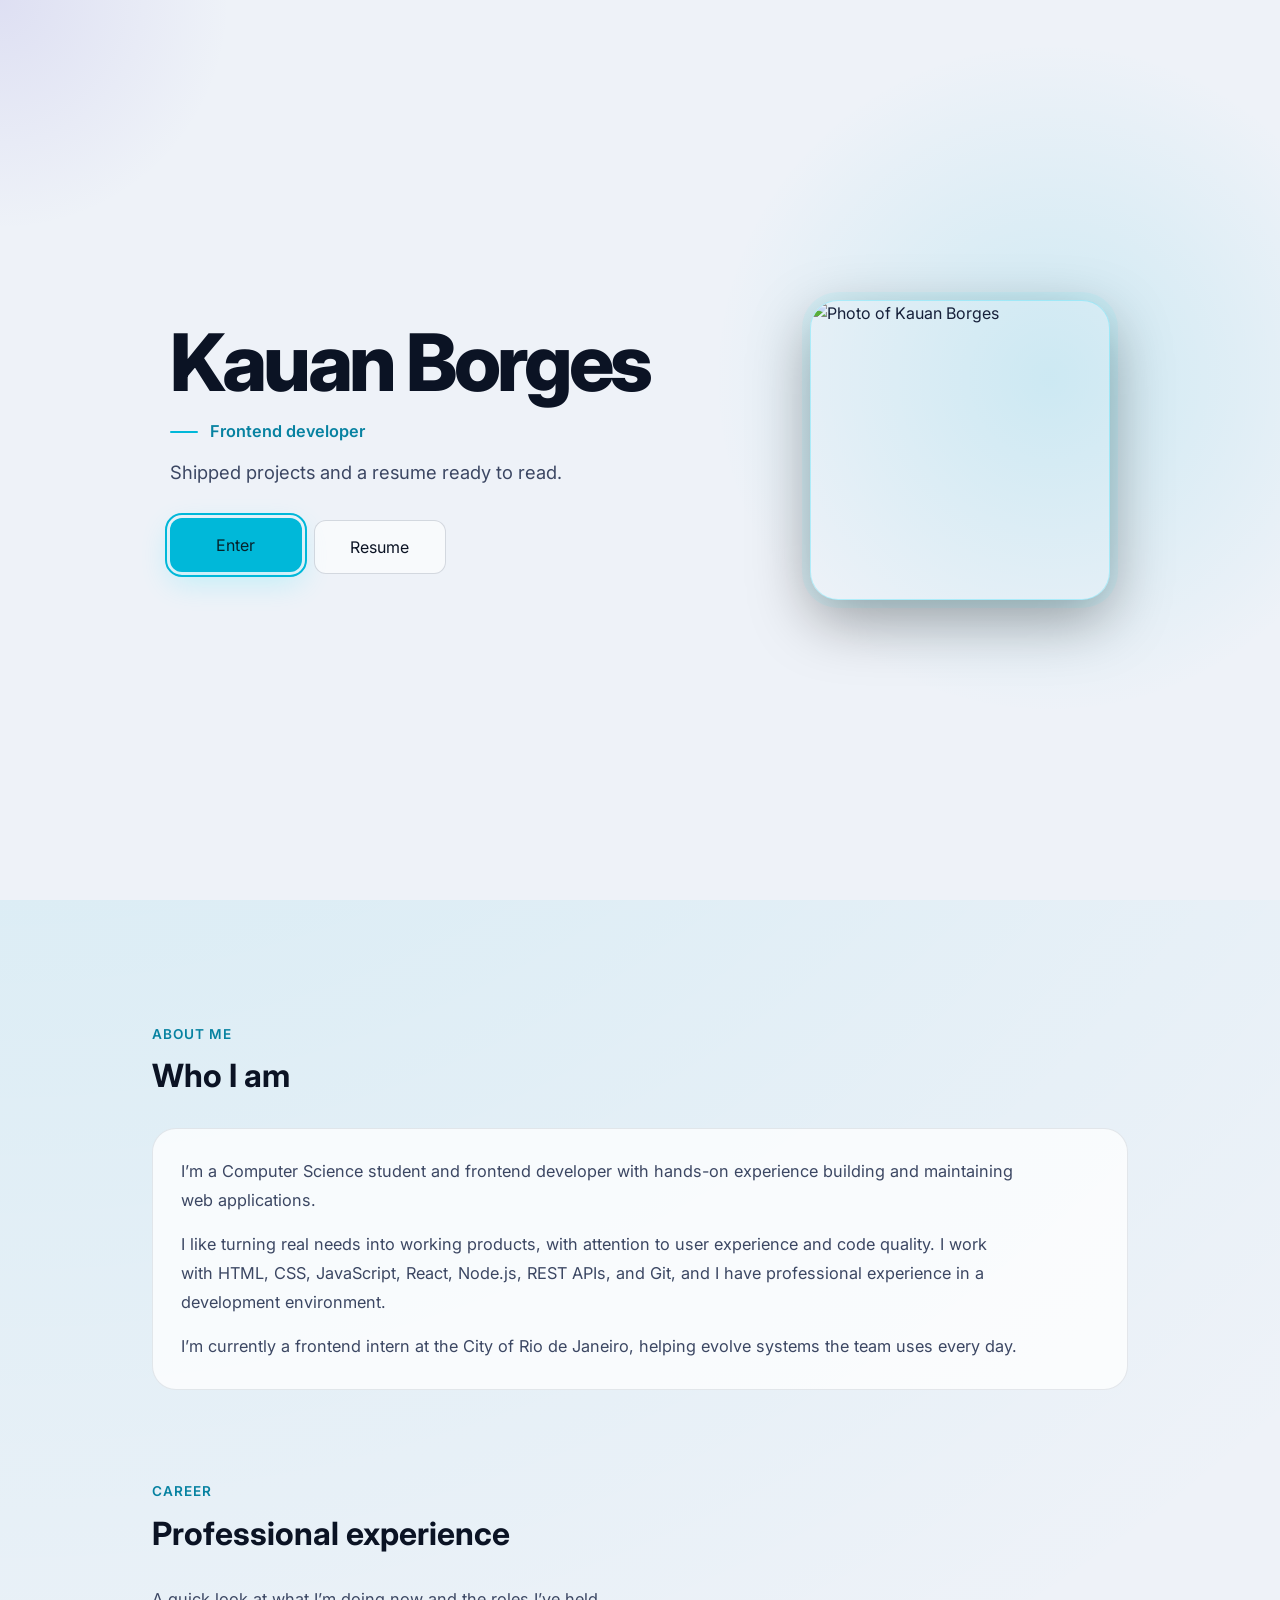
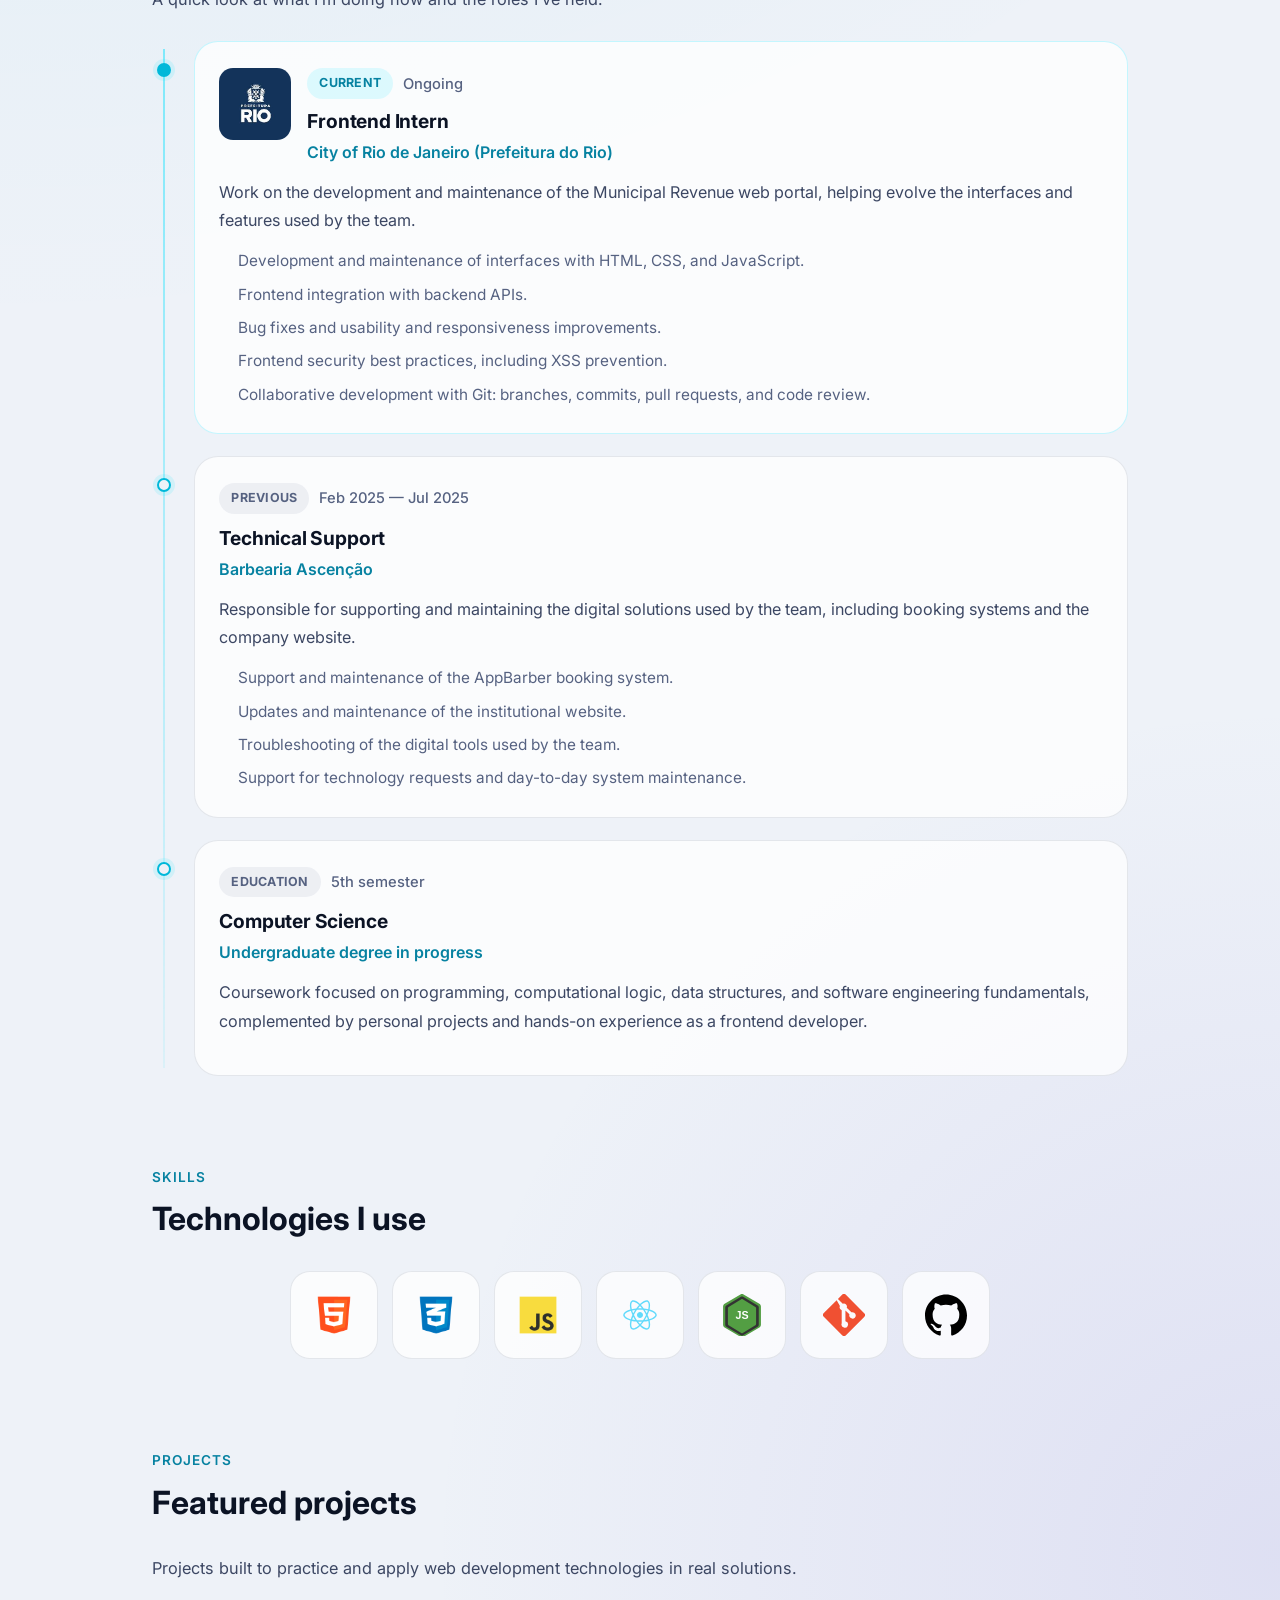
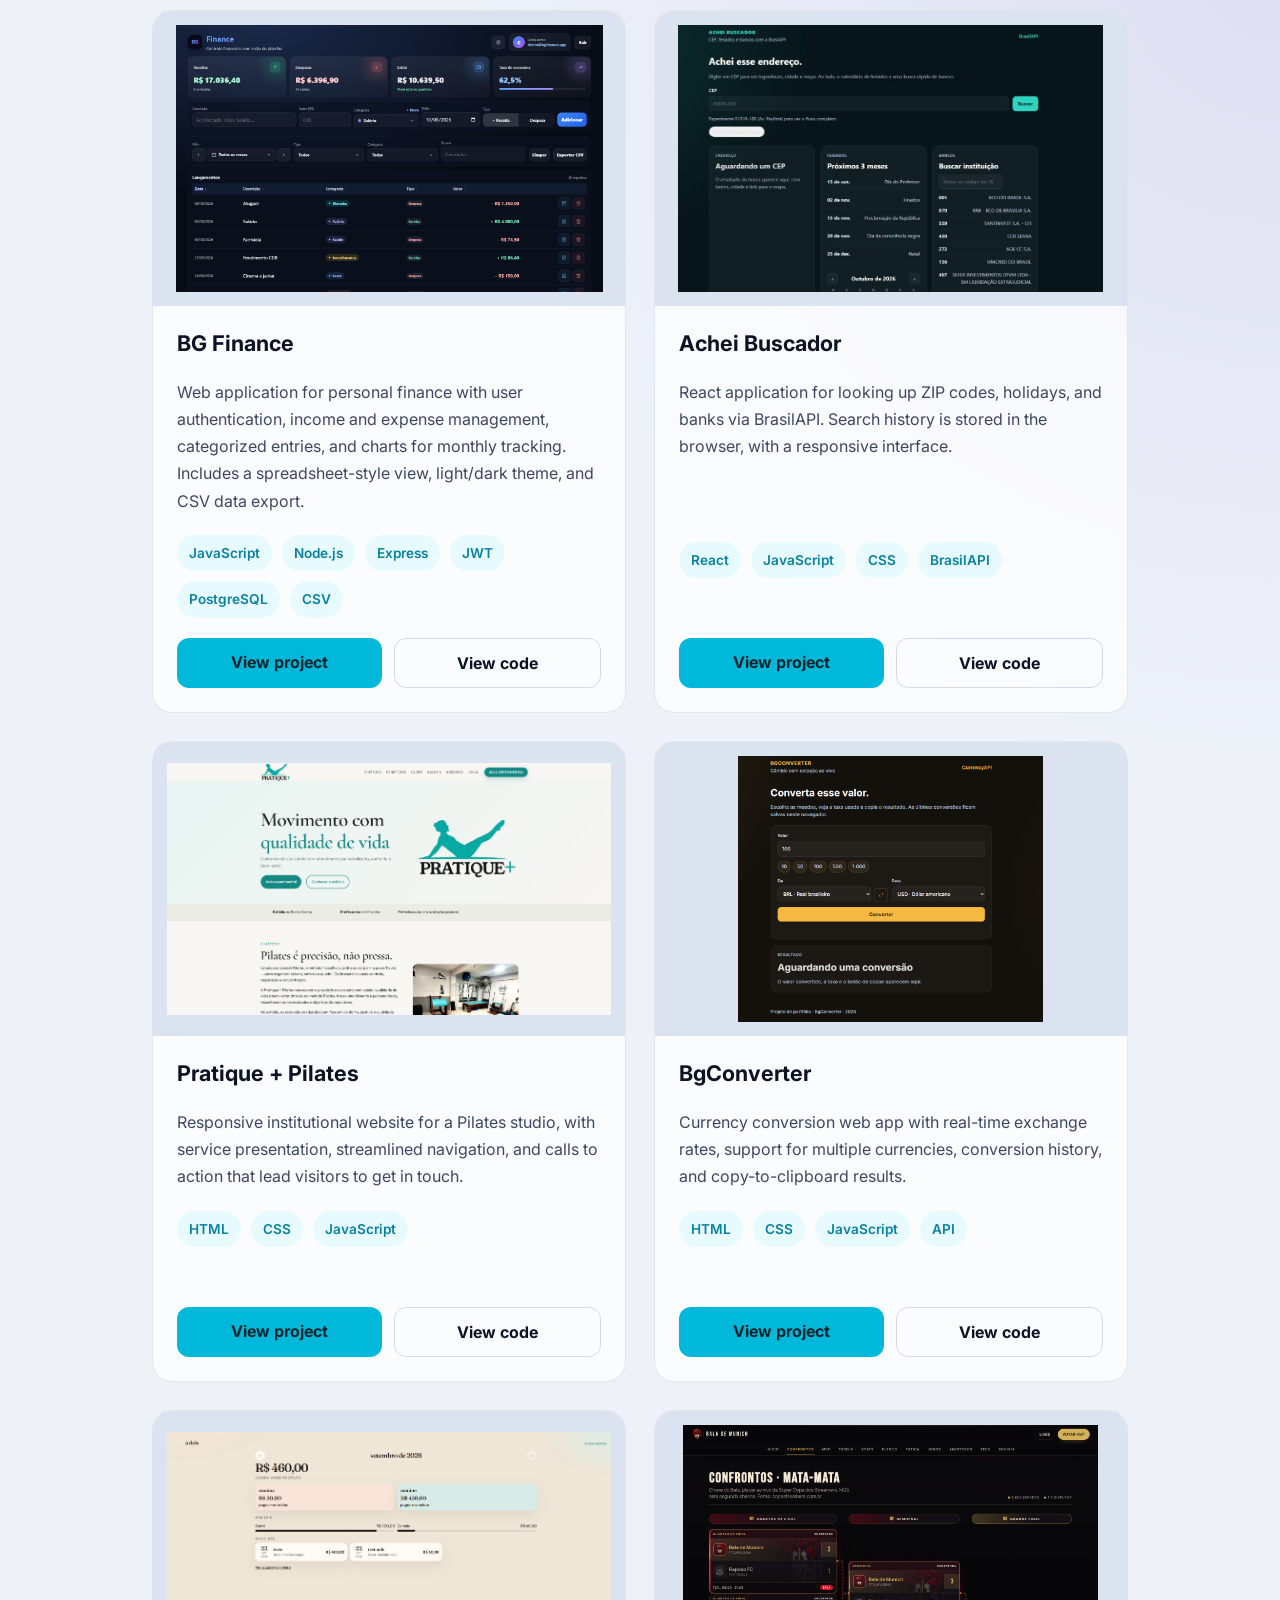
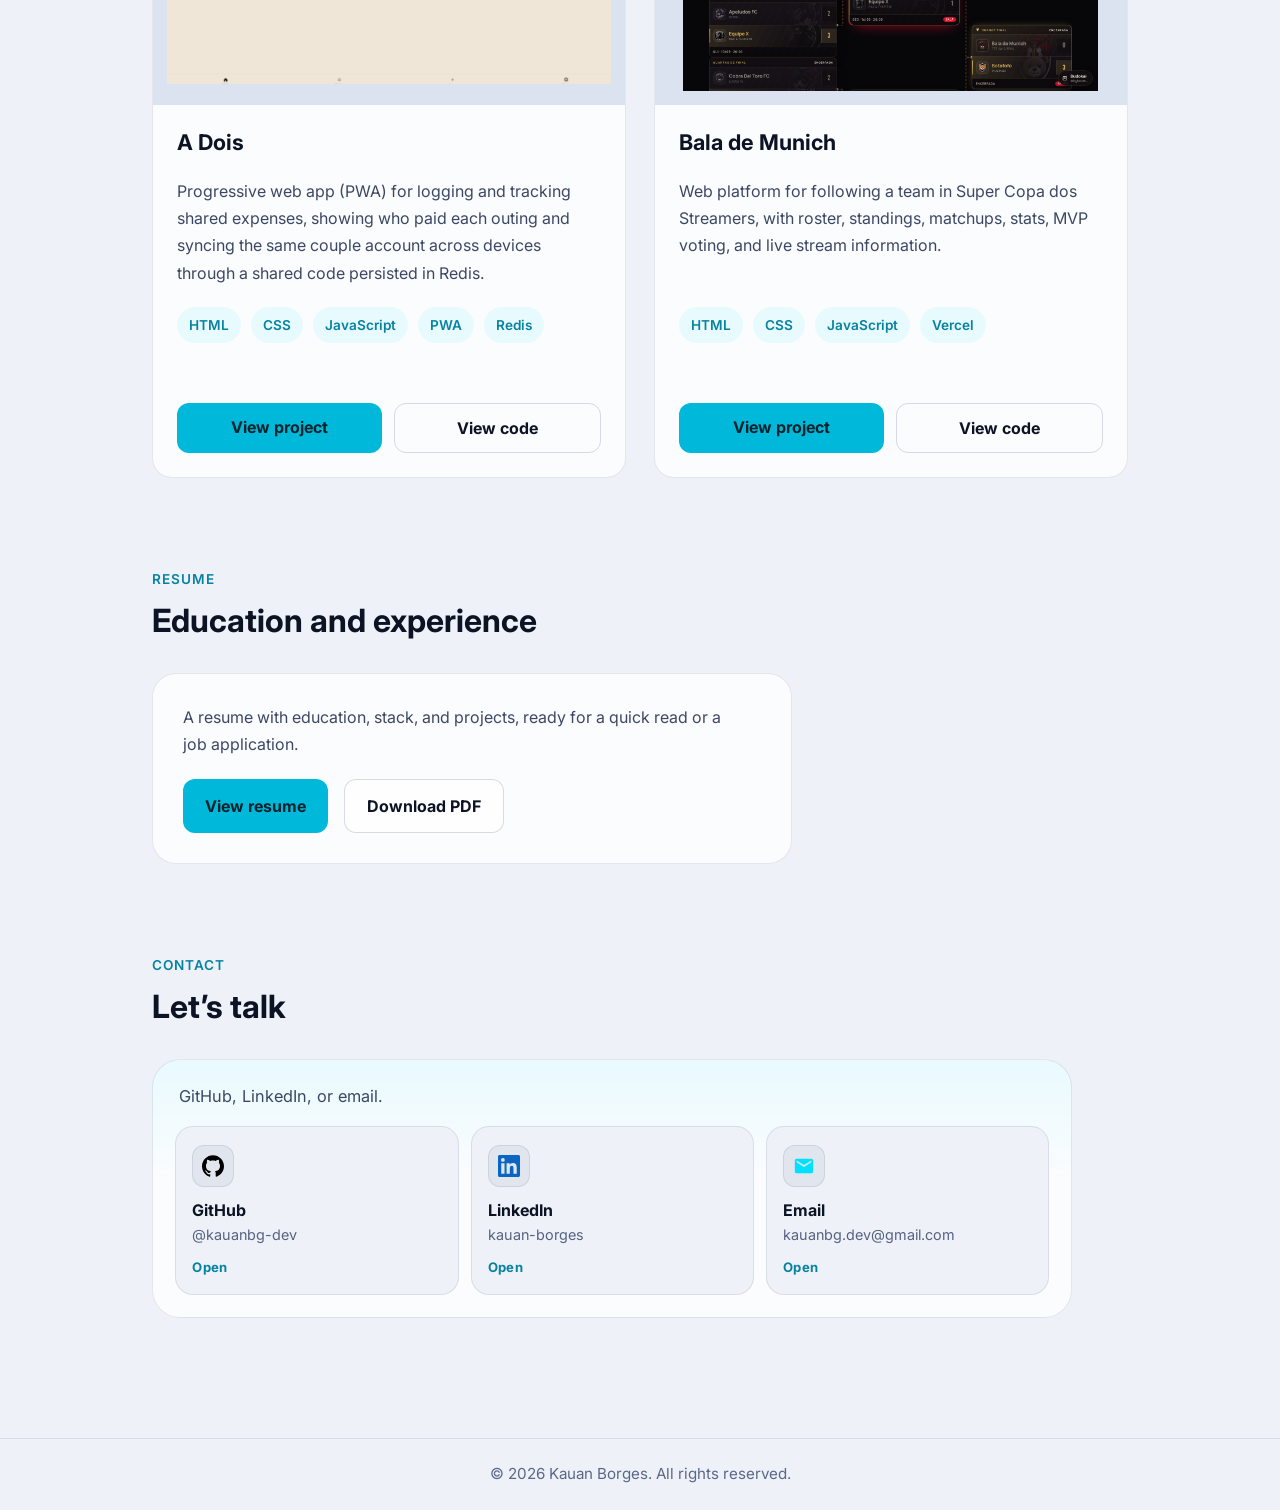
==== commit c189a713: "Refaz a seção de contato em um painel com três canais." ====
--- a/index.html
+++ b/index.html
@@ -38,9 +38,9 @@
   <link rel="stylesheet" href="./css/theme.css" />
   <link rel="stylesheet" href="./css/reset.css" />
   <link rel="stylesheet" href="./css/header.css?v=4" />
-  <link rel="stylesheet" href="./css/main.css?v=8" />
+  <link rel="stylesheet" href="./css/main.css?v=9" />
   <link rel="stylesheet" href="./css/footer.css" />
-  <link rel="stylesheet" href="./css/responsive.css?v=9" />
+  <link rel="stylesheet" href="./css/responsive.css?v=10" />
   <link rel="stylesheet" href="./css/motion.css?v=3" />
   <link rel="stylesheet" href="./css/intro.css?v=9" />
 
@@ -482,28 +482,34 @@
         <h3 data-i18n="contact.title">Vamos conversar</h3>
       </div>
 
-      <div class="contact-grid">
-        <a href="https://github.com/kauanbg-dev" target="_blank" rel="noopener noreferrer" class="contact-card">
-          <img src="./img/logo-github.svg" alt="" />
-          <div>
-            <strong>GitHub</strong>
-            <span>@kauanbg-dev</span>
-          </div>
-        </a>
-        <a href="https://www.linkedin.com/in/kauan-borges-079074370/" target="_blank" rel="noopener noreferrer" class="contact-card">
-          <img src="./img/logo-linkedin.svg" alt="" />
-          <div>
-            <strong>LinkedIn</strong>
-            <span>kauan-borges</span>
-          </div>
-        </a>
-        <a href="mailto:kauanbg.dev@gmail.com" class="contact-card">
-          <img src="./img/logo-email.svg" alt="" />
-          <div>
-            <strong data-i18n="contact.email">E-mail</strong>
-            <span>kauanbg.dev@gmail.com</span>
-          </div>
-        </a>
+      <div class="contact-panel">
+        <p class="contact-note" data-i18n="contact.note">GitHub, LinkedIn ou e-mail.</p>
+        <div class="contact-grid">
+          <a href="https://github.com/kauanbg-dev" target="_blank" rel="noopener noreferrer" class="contact-card">
+            <span class="contact-icon"><img src="./img/logo-github.svg" alt="" /></span>
+            <span class="contact-copy">
+              <strong>GitHub</strong>
+              <span>@kauanbg-dev</span>
+            </span>
+            <span class="contact-open" data-i18n="contact.open">Abrir</span>
+          </a>
+          <a href="https://www.linkedin.com/in/kauan-borges-079074370/" target="_blank" rel="noopener noreferrer" class="contact-card">
+            <span class="contact-icon"><img src="./img/logo-linkedin.svg" alt="" /></span>
+            <span class="contact-copy">
+              <strong>LinkedIn</strong>
+              <span>kauan-borges</span>
+            </span>
+            <span class="contact-open" data-i18n="contact.open">Abrir</span>
+          </a>
+          <a href="mailto:kauanbg.dev@gmail.com" class="contact-card">
+            <span class="contact-icon"><img src="./img/logo-email.svg" alt="" /></span>
+            <span class="contact-copy">
+              <strong data-i18n="contact.email">E-mail</strong>
+              <span>kauanbg.dev@gmail.com</span>
+            </span>
+            <span class="contact-open" data-i18n="contact.open">Abrir</span>
+          </a>
+        </div>
       </div>
     </section>
   </main>
@@ -513,7 +519,7 @@
   </footer>
 
   <script src="./js/theme.js"></script>
-  <script src="./js/i18n.js?v=9"></script>
+  <script src="./js/i18n.js?v=10"></script>
   <script src="./js/intro.js?v=4"></script>
   <script src="./js/interactions.js?v=7"></script>
 </body>
--- a/css/main.css
+++ b/css/main.css
@@ -196,8 +196,7 @@
 }
 
 .about-card,
-.project-card,
-.contact-card {
+.project-card {
   background: var(--surface);
   border: 1px solid var(--border);
   border-radius: 24px;
@@ -538,44 +537,89 @@
   transform: translateY(-2px);
 }
 
+.contact-panel {
+  max-width: 920px;
+  padding: 22px;
+  border-radius: 28px;
+  border: 1px solid var(--border);
+  background:
+    linear-gradient(180deg, rgba(0, 224, 255, 0.07), transparent 120px),
+    var(--surface);
+}
+
+.contact-note {
+  margin: 2px 4px 18px;
+  color: var(--text-muted);
+  font-size: 1.02rem;
+  line-height: 1.5;
+}
+
 .contact-grid {
   display: grid;
-  grid-template-columns: minmax(0, 520px);
+  grid-template-columns: repeat(3, minmax(0, 1fr));
   gap: 12px;
 }
 
 .contact-card {
   display: flex;
-  align-items: center;
-  gap: 16px;
-  padding: 22px;
+  flex-direction: column;
+  align-items: flex-start;
+  gap: 14px;
+  min-height: 168px;
+  padding: 18px 16px 16px;
+  border-radius: 18px;
+  border: 1px solid var(--border);
+  background: var(--bg);
   text-decoration: none;
-  transition: 0.3s ease;
-}
-
-.contact-card img {
-  width: 40px;
-  height: 40px;
+  transition: border-color 0.2s ease, background 0.2s ease;
+}
+
+.contact-icon {
+  width: 42px;
+  height: 42px;
+  display: grid;
+  place-items: center;
+  border-radius: 12px;
+  background: var(--surface-2);
+  border: 1px solid var(--border);
+}
+
+.contact-icon img {
+  width: 22px;
+  height: 22px;
   object-fit: contain;
-  flex-shrink: 0;
+}
+
+.contact-copy {
+  display: grid;
+  gap: 4px;
+}
+
+.contact-copy strong {
+  color: var(--heading);
+  font-size: 1rem;
+  line-height: 1.2;
+}
+
+.contact-copy span {
+  color: var(--text-dim);
+  font-size: 0.9rem;
+  line-height: 1.35;
+  overflow-wrap: anywhere;
+}
+
+.contact-open {
+  margin-top: auto;
+  color: var(--accent-text);
+  font-size: 0.82rem;
+  font-weight: 700;
+  letter-spacing: 0.02em;
 }
 
 .contact-card:hover,
 .contact-card:focus-visible {
-  transform: translateY(-5px);
-  border-color: rgba(0, 224, 255, 0.22);
-}
-
-.contact-card strong {
-  display: block;
-  color: var(--heading);
-  font-size: 1.05rem;
-  margin-bottom: 8px;
-}
-
-.contact-card span {
-  color: var(--text-dim);
-  font-size: 0.95rem;
+  border-color: rgba(0, 224, 255, 0.45);
+  background: rgba(0, 224, 255, 0.04);
 }
 
 .resume-card {
--- a/css/responsive.css
+++ b/css/responsive.css
@@ -281,9 +281,28 @@
     font-size: 1.55rem;
   }
 
+  .contact-panel {
+    padding: 14px;
+  }
+
   .contact-grid {
     grid-template-columns: 1fr;
-    max-width: none;
+  }
+
+  .contact-card {
+    flex-direction: row;
+    align-items: center;
+    min-height: 0;
+    gap: 12px;
+    padding: 12px;
+  }
+
+  .contact-copy {
+    flex: 1;
+  }
+
+  .contact-open {
+    margin-top: 0;
   }
 
   .skill-item {
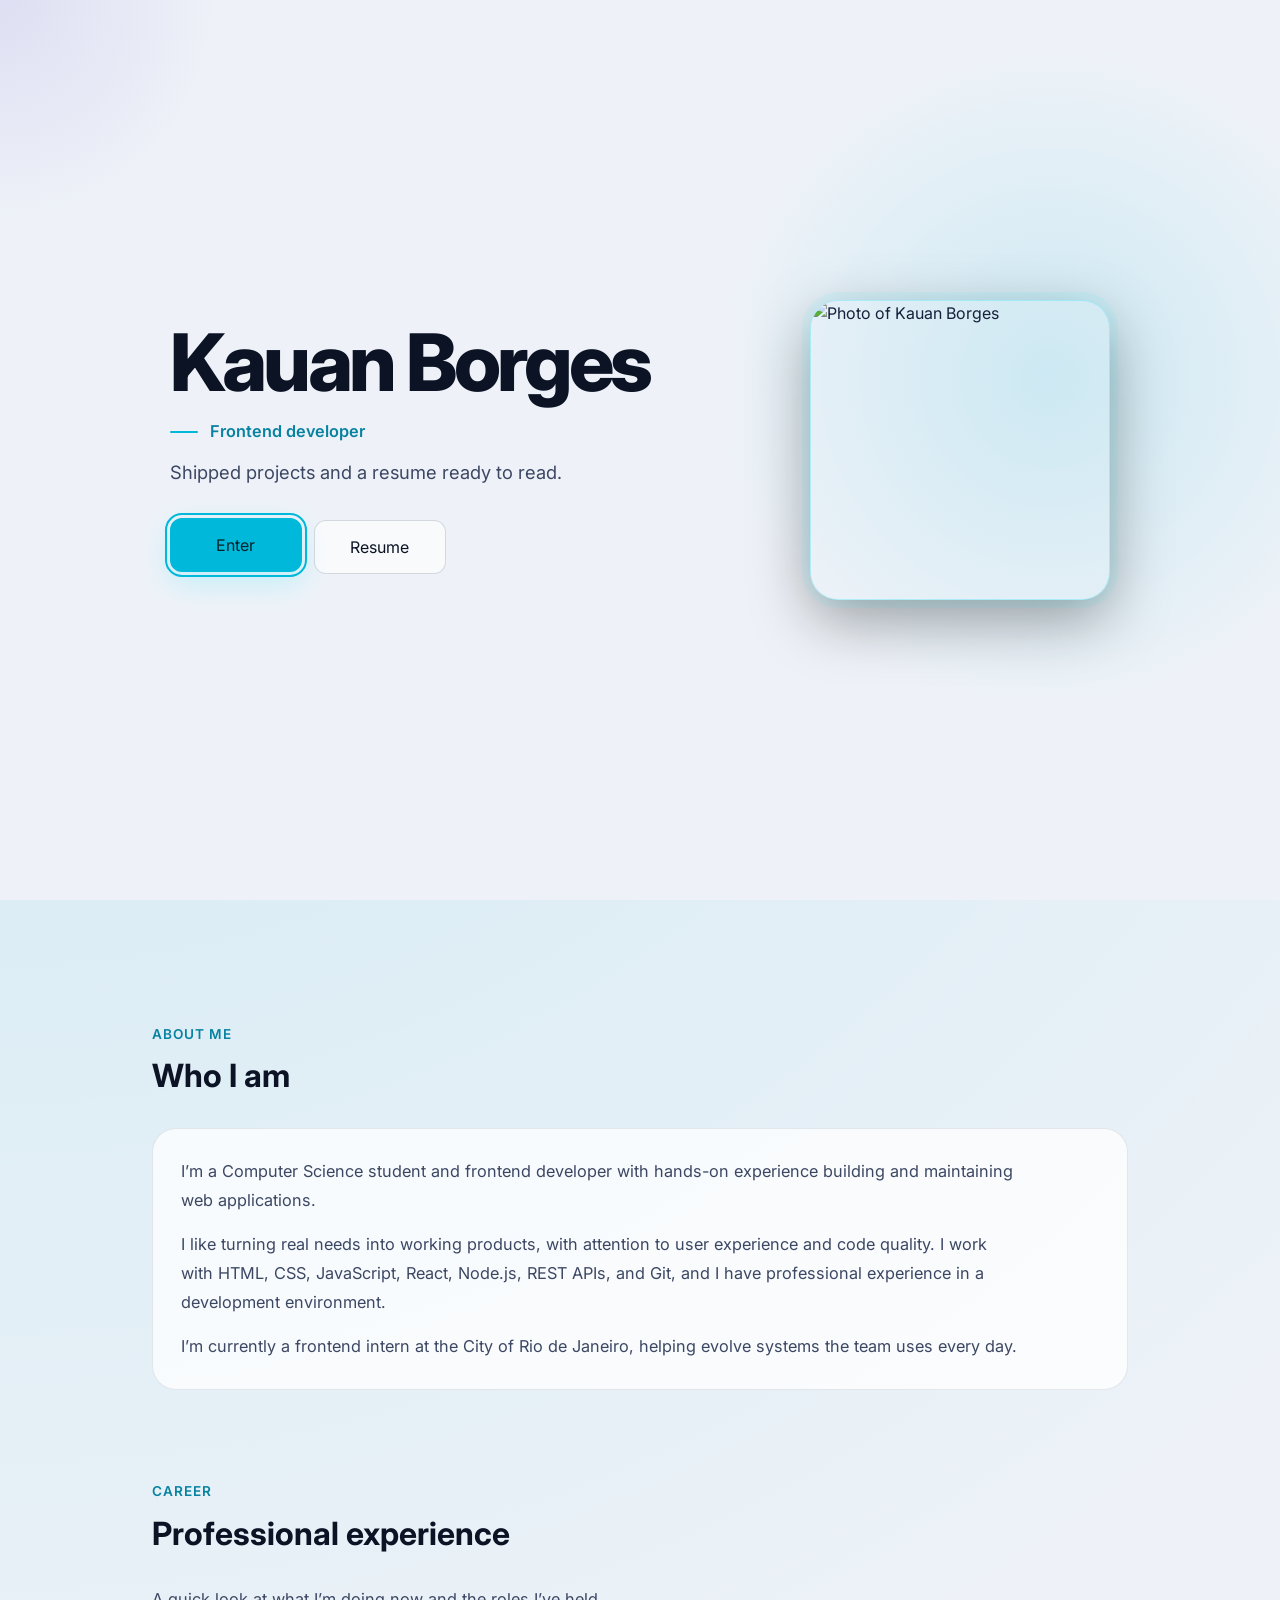
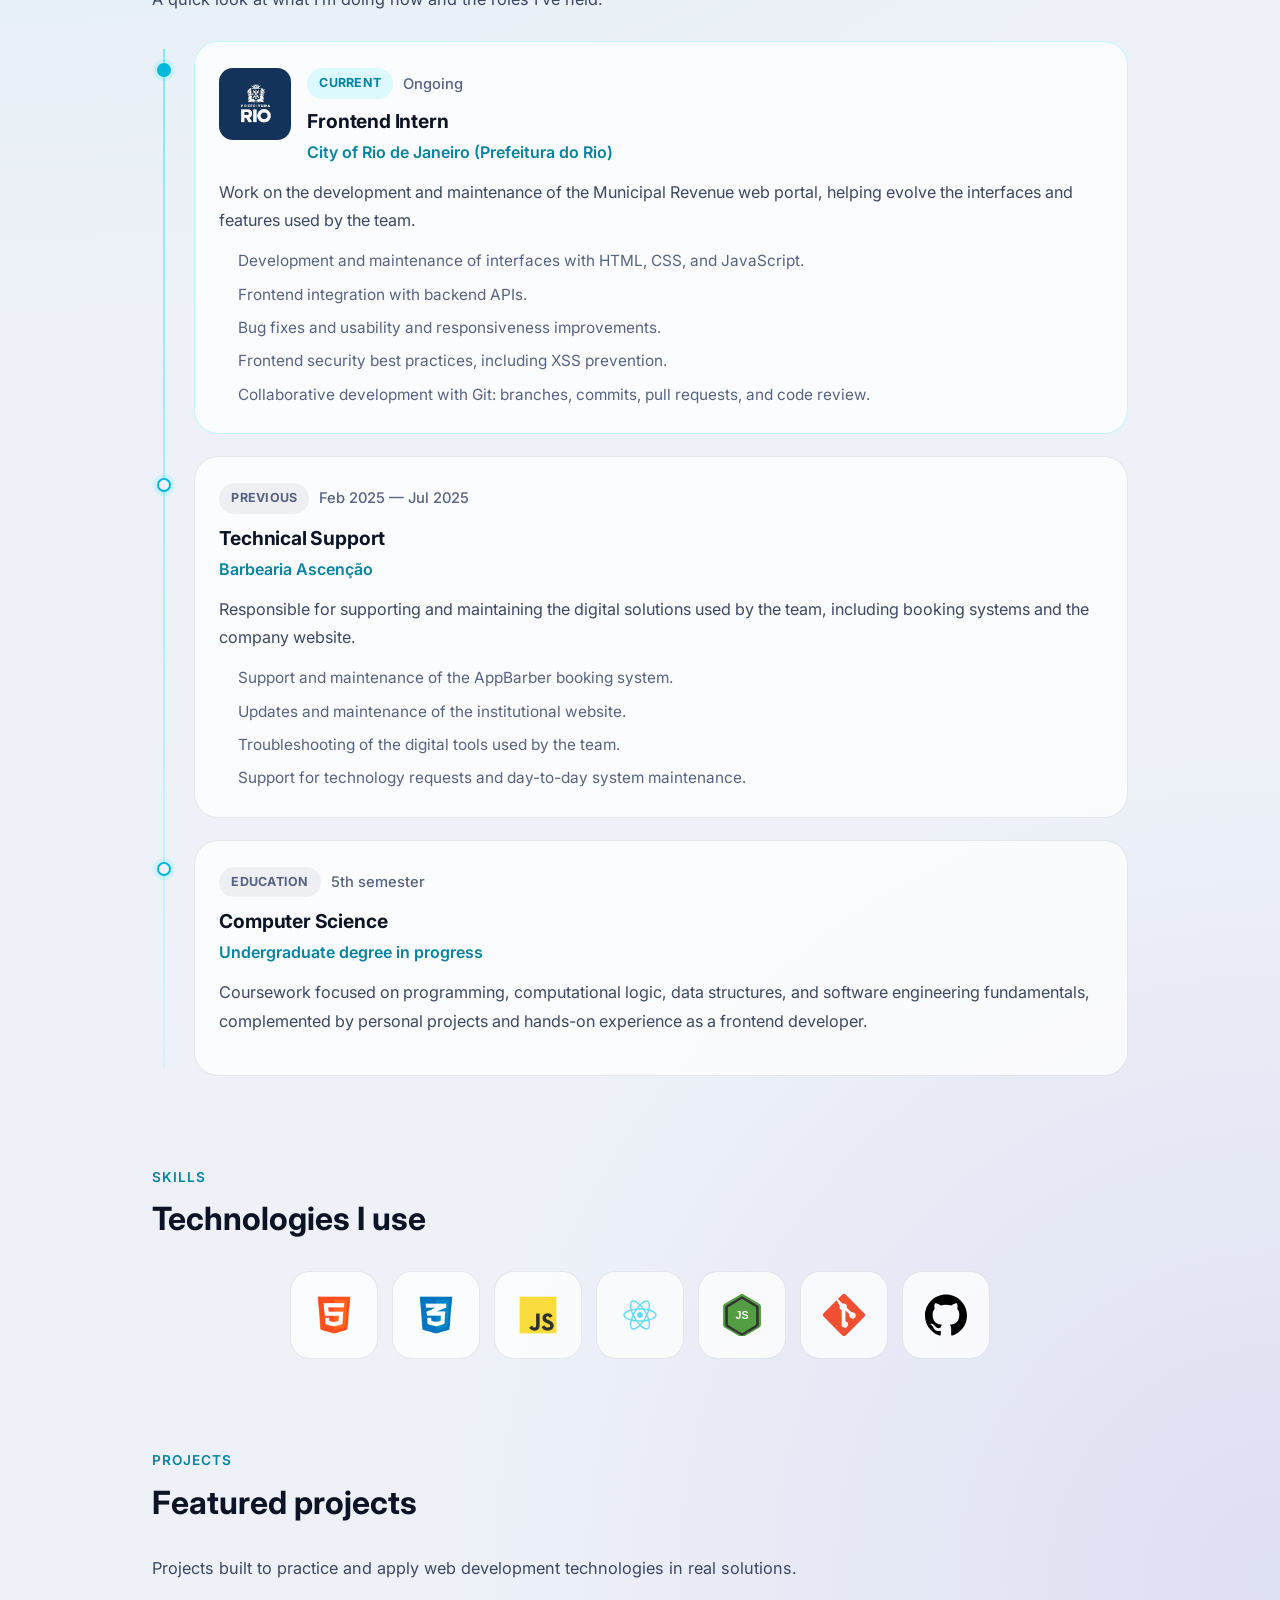
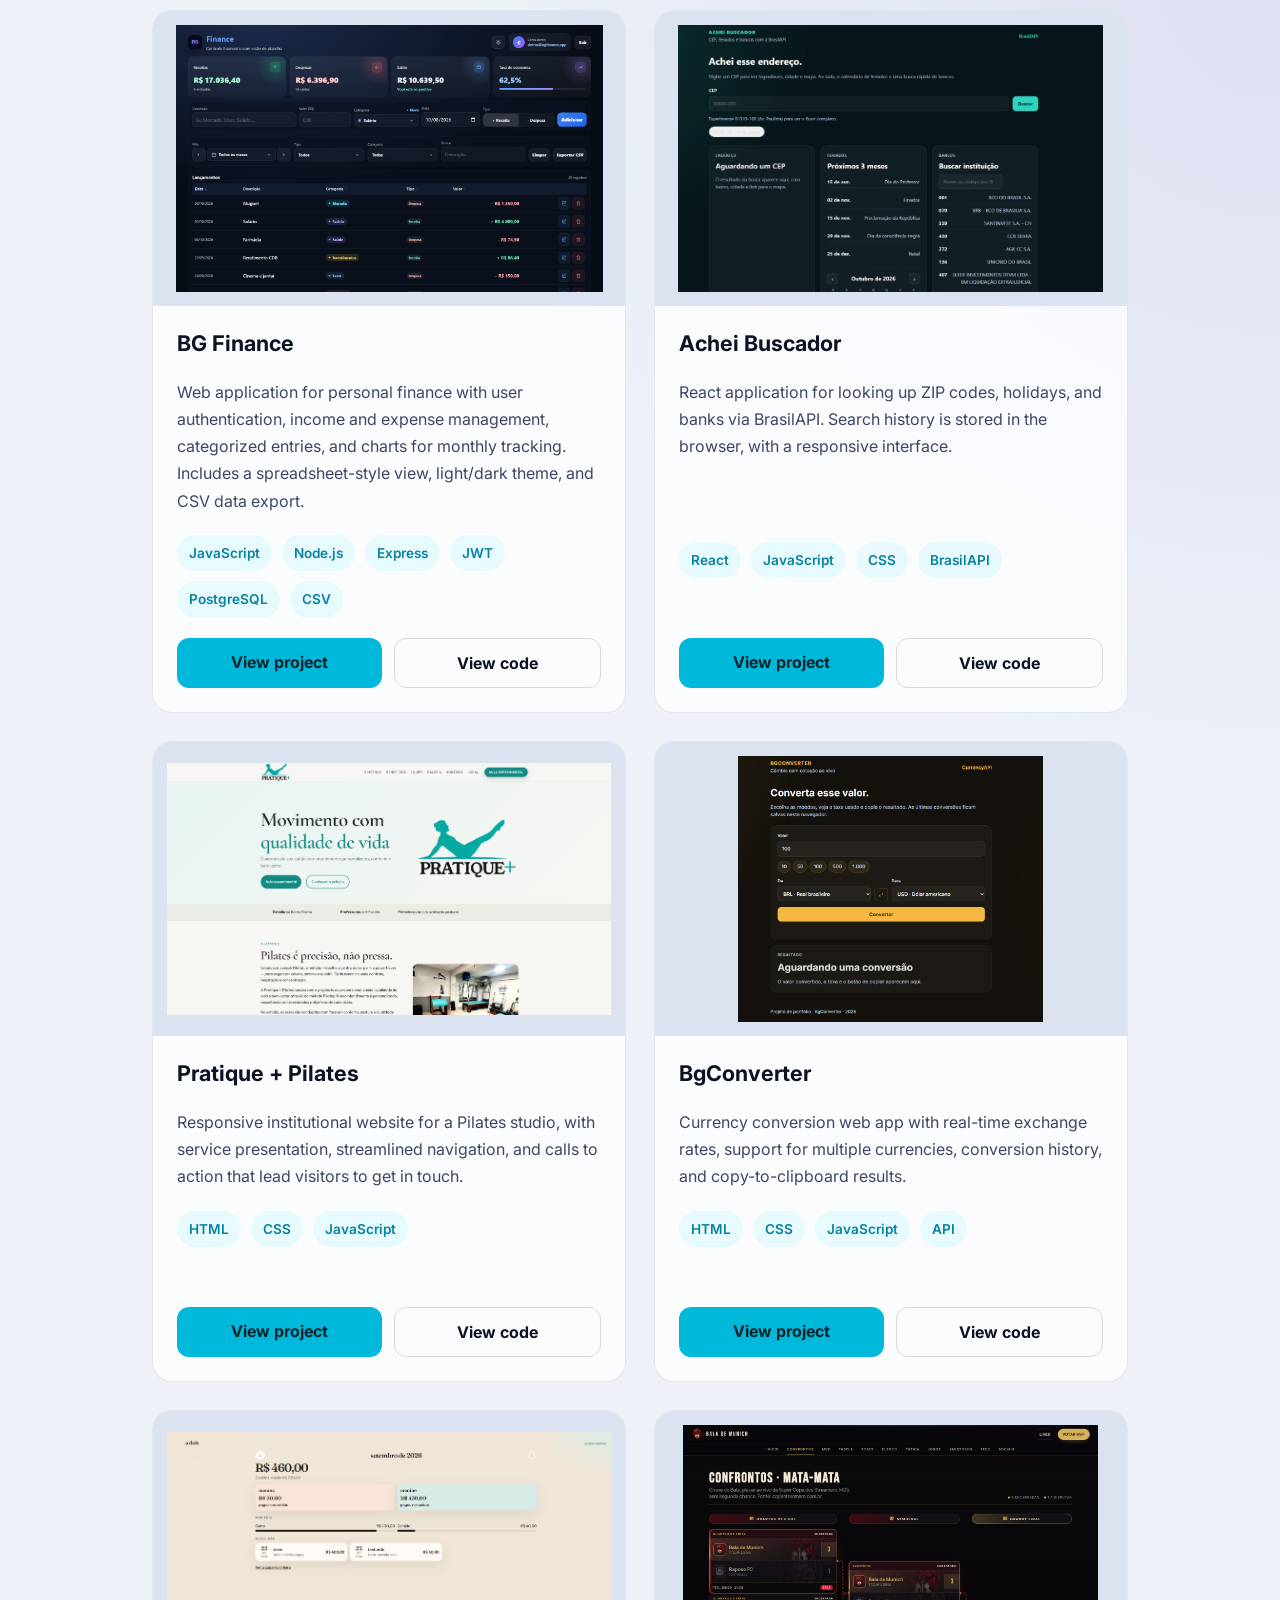
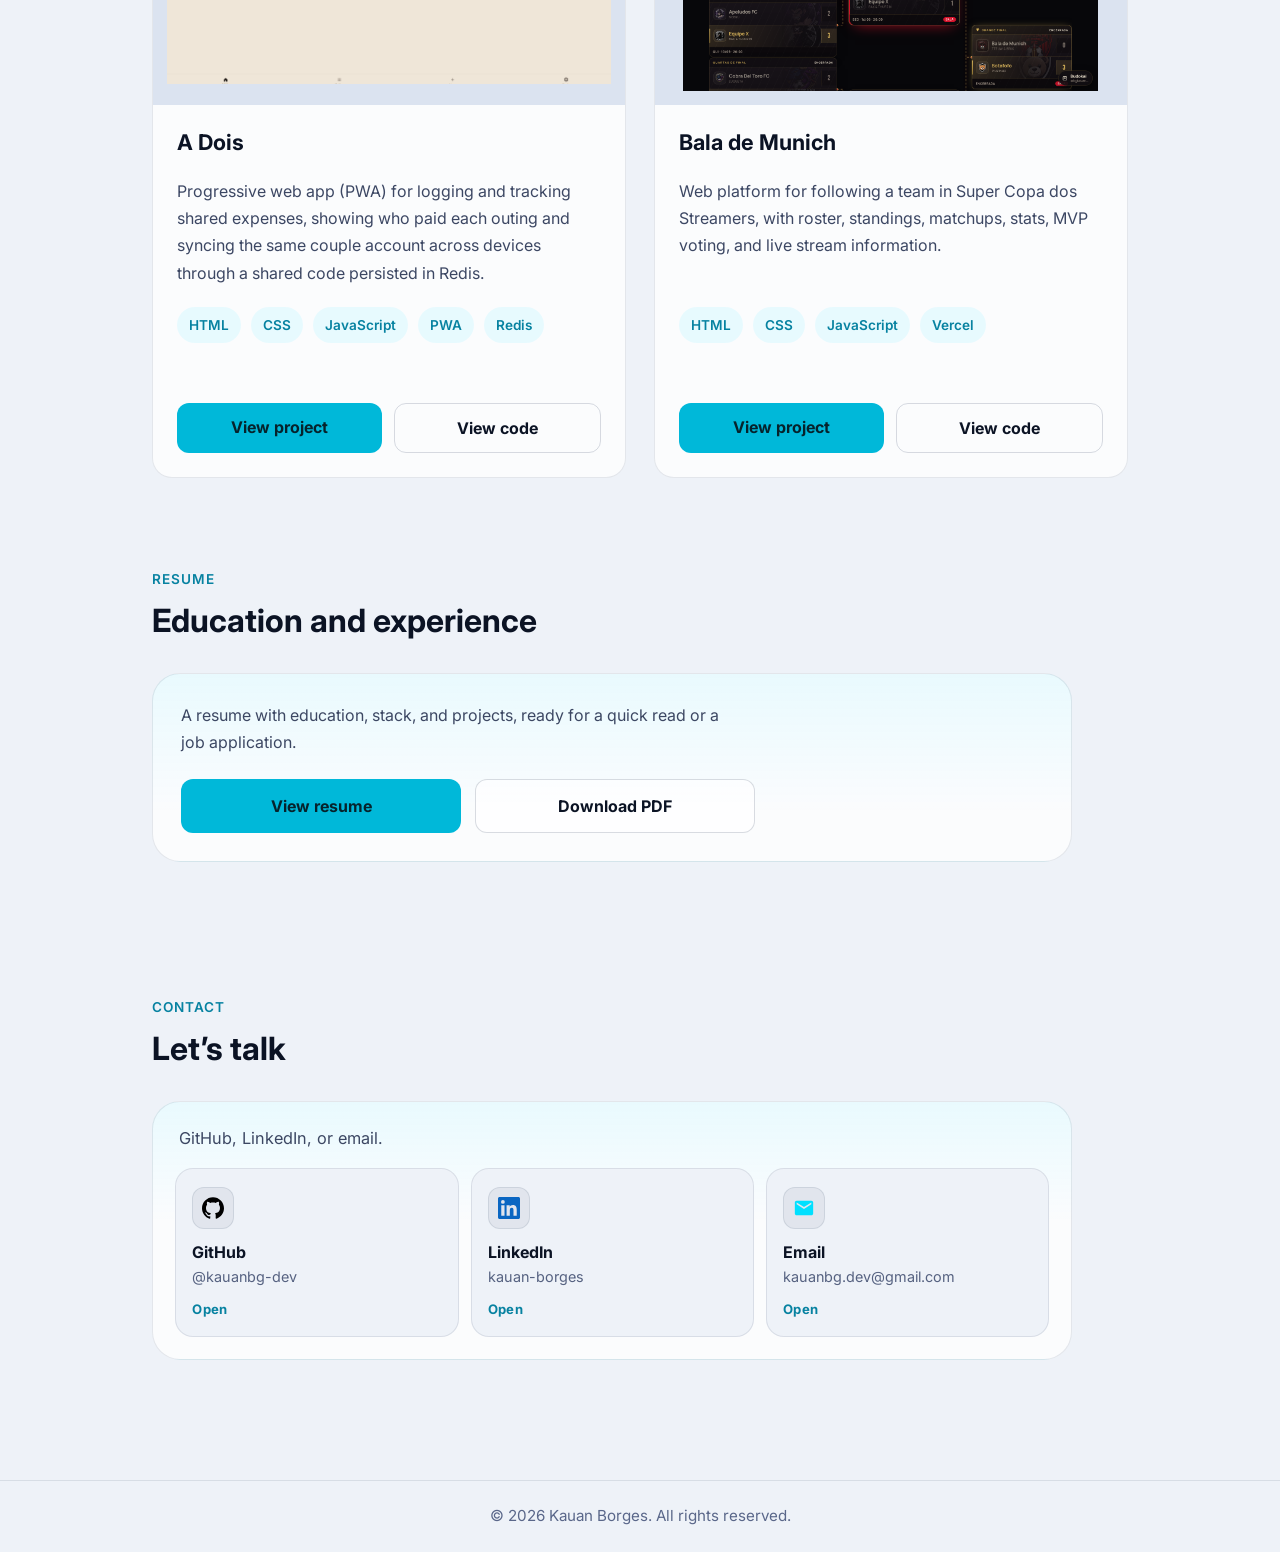
==== commit 649ccfb5: "Separa o card do currículo do menu e do contato." ====
--- a/index.html
+++ b/index.html
@@ -38,9 +38,9 @@
   <link rel="stylesheet" href="./css/theme.css" />
   <link rel="stylesheet" href="./css/reset.css" />
   <link rel="stylesheet" href="./css/header.css?v=4" />
-  <link rel="stylesheet" href="./css/main.css?v=9" />
+  <link rel="stylesheet" href="./css/main.css?v=10" />
   <link rel="stylesheet" href="./css/footer.css" />
-  <link rel="stylesheet" href="./css/responsive.css?v=10" />
+  <link rel="stylesheet" href="./css/responsive.css?v=11" />
   <link rel="stylesheet" href="./css/motion.css?v=3" />
   <link rel="stylesheet" href="./css/intro.css?v=9" />
 
--- a/css/main.css
+++ b/css/main.css
@@ -46,7 +46,11 @@
 
 .section {
   margin-top: 88px;
-  scroll-margin-top: 96px;
+  scroll-margin-top: 120px;
+}
+
+#contato {
+  margin-top: 132px;
 }
 
 .section-title {
@@ -623,23 +627,31 @@
 }
 
 .resume-card {
-  padding: 30px;
-  border-radius: 24px;
-  background: var(--surface);
-  border: 1px solid var(--border);
-  max-width: 640px;
+  max-width: 920px;
+  padding: 28px;
+  border-radius: 28px;
+  border: 1px solid var(--border);
+  background:
+    linear-gradient(180deg, rgba(0, 224, 255, 0.07), transparent 140px),
+    var(--surface);
 }
 
 .resume-card p {
+  max-width: 38rem;
   color: var(--text-muted);
   line-height: 1.7;
-  margin-bottom: 20px;
+  margin-bottom: 22px;
 }
 
 .resume-buttons {
-  display: flex;
-  gap: 16px;
-  flex-wrap: wrap;
+  display: grid;
+  grid-template-columns: repeat(2, minmax(180px, 280px));
+  gap: 14px;
+}
+
+.resume-buttons .btn {
+  width: 100%;
+  min-width: 0;
 }
 
 :focus-visible {
--- a/css/responsive.css
+++ b/css/responsive.css
@@ -201,9 +201,24 @@
     height: 38px;
   }
 
-  main section[id],
+  main section[id] {
+    scroll-margin-top: 108px;
+  }
+
   #conteudo {
-    scroll-margin-top: 84px;
+    scroll-margin-top: 140px;
+  }
+
+  #contato {
+    margin-top: 104px;
+  }
+
+  .resume-card {
+    padding: 18px;
+  }
+
+  .resume-buttons {
+    grid-template-columns: 1fr;
   }
 }
 
@@ -365,8 +380,11 @@
     height: 36px;
   }
 
-  main section[id],
+  main section[id] {
+    scroll-margin-top: 100px;
+  }
+
   #conteudo {
-    scroll-margin-top: 76px;
+    scroll-margin-top: 140px;
   }
 }
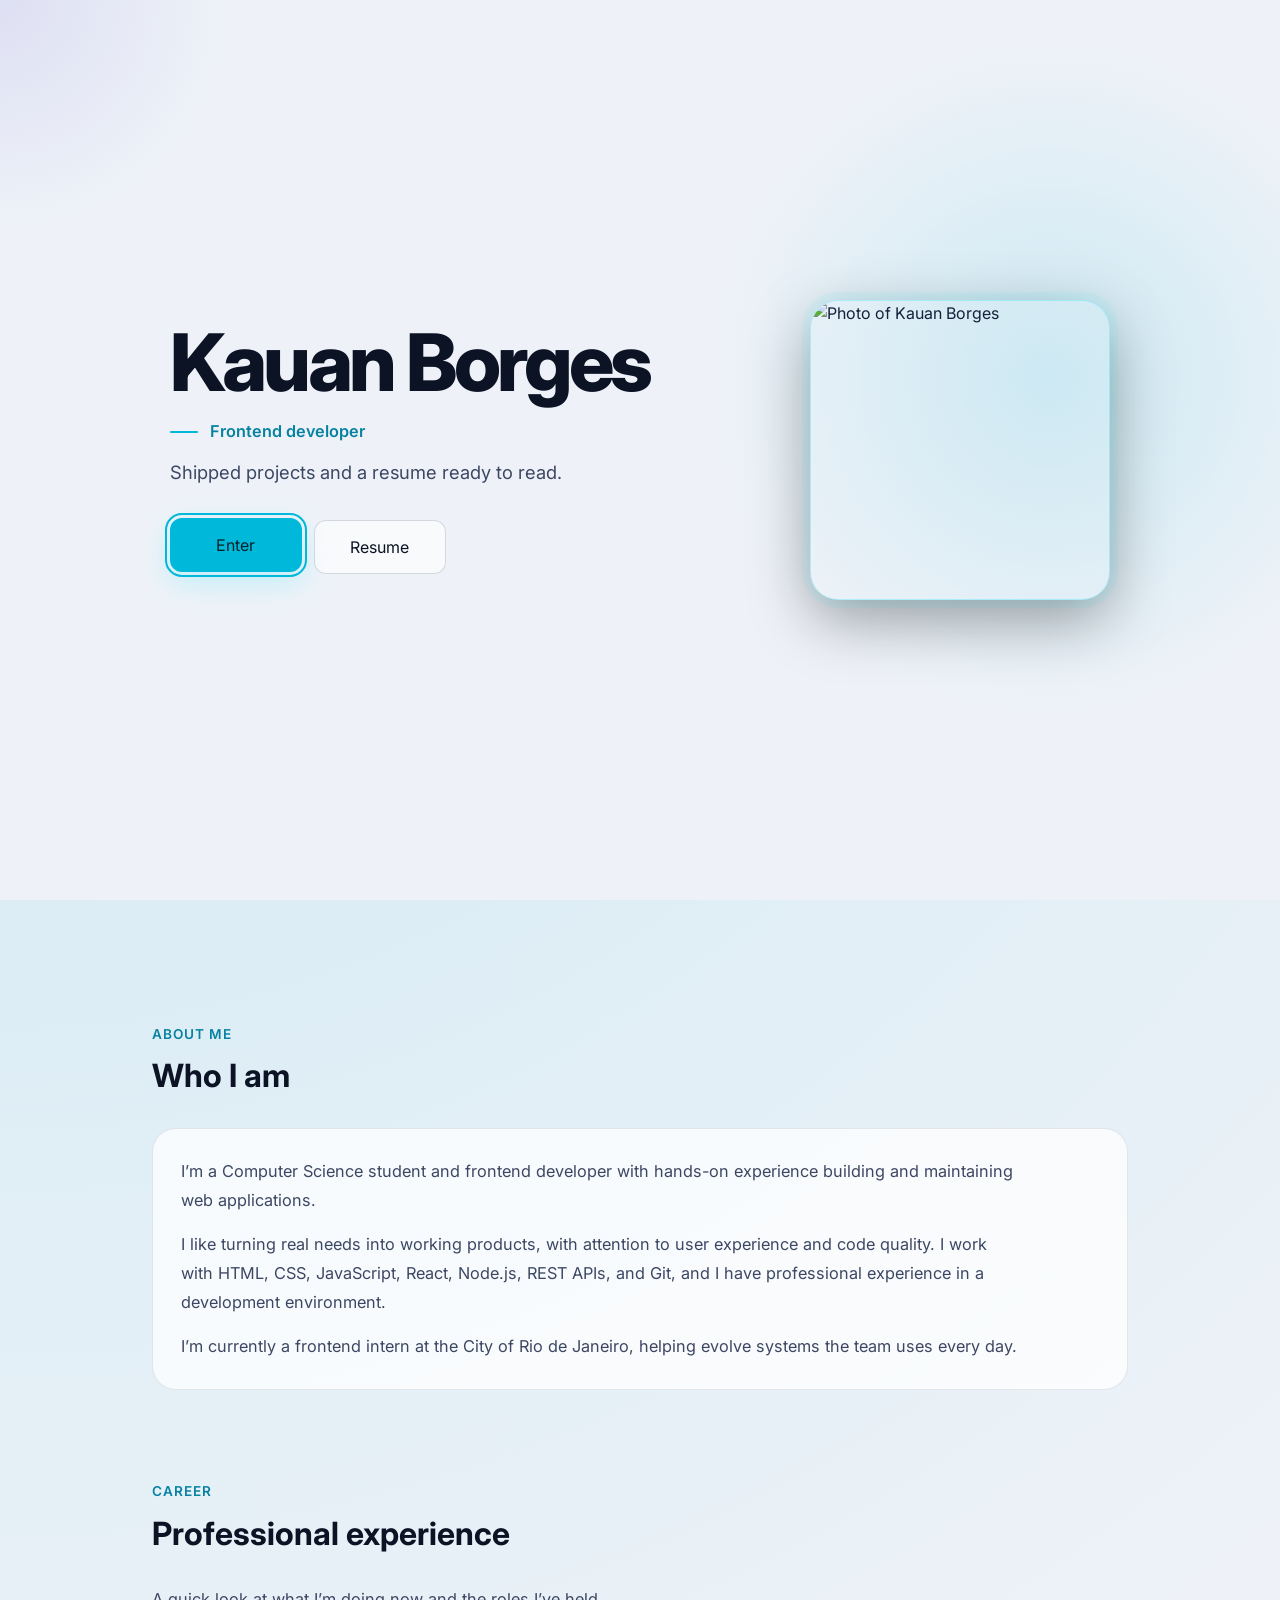
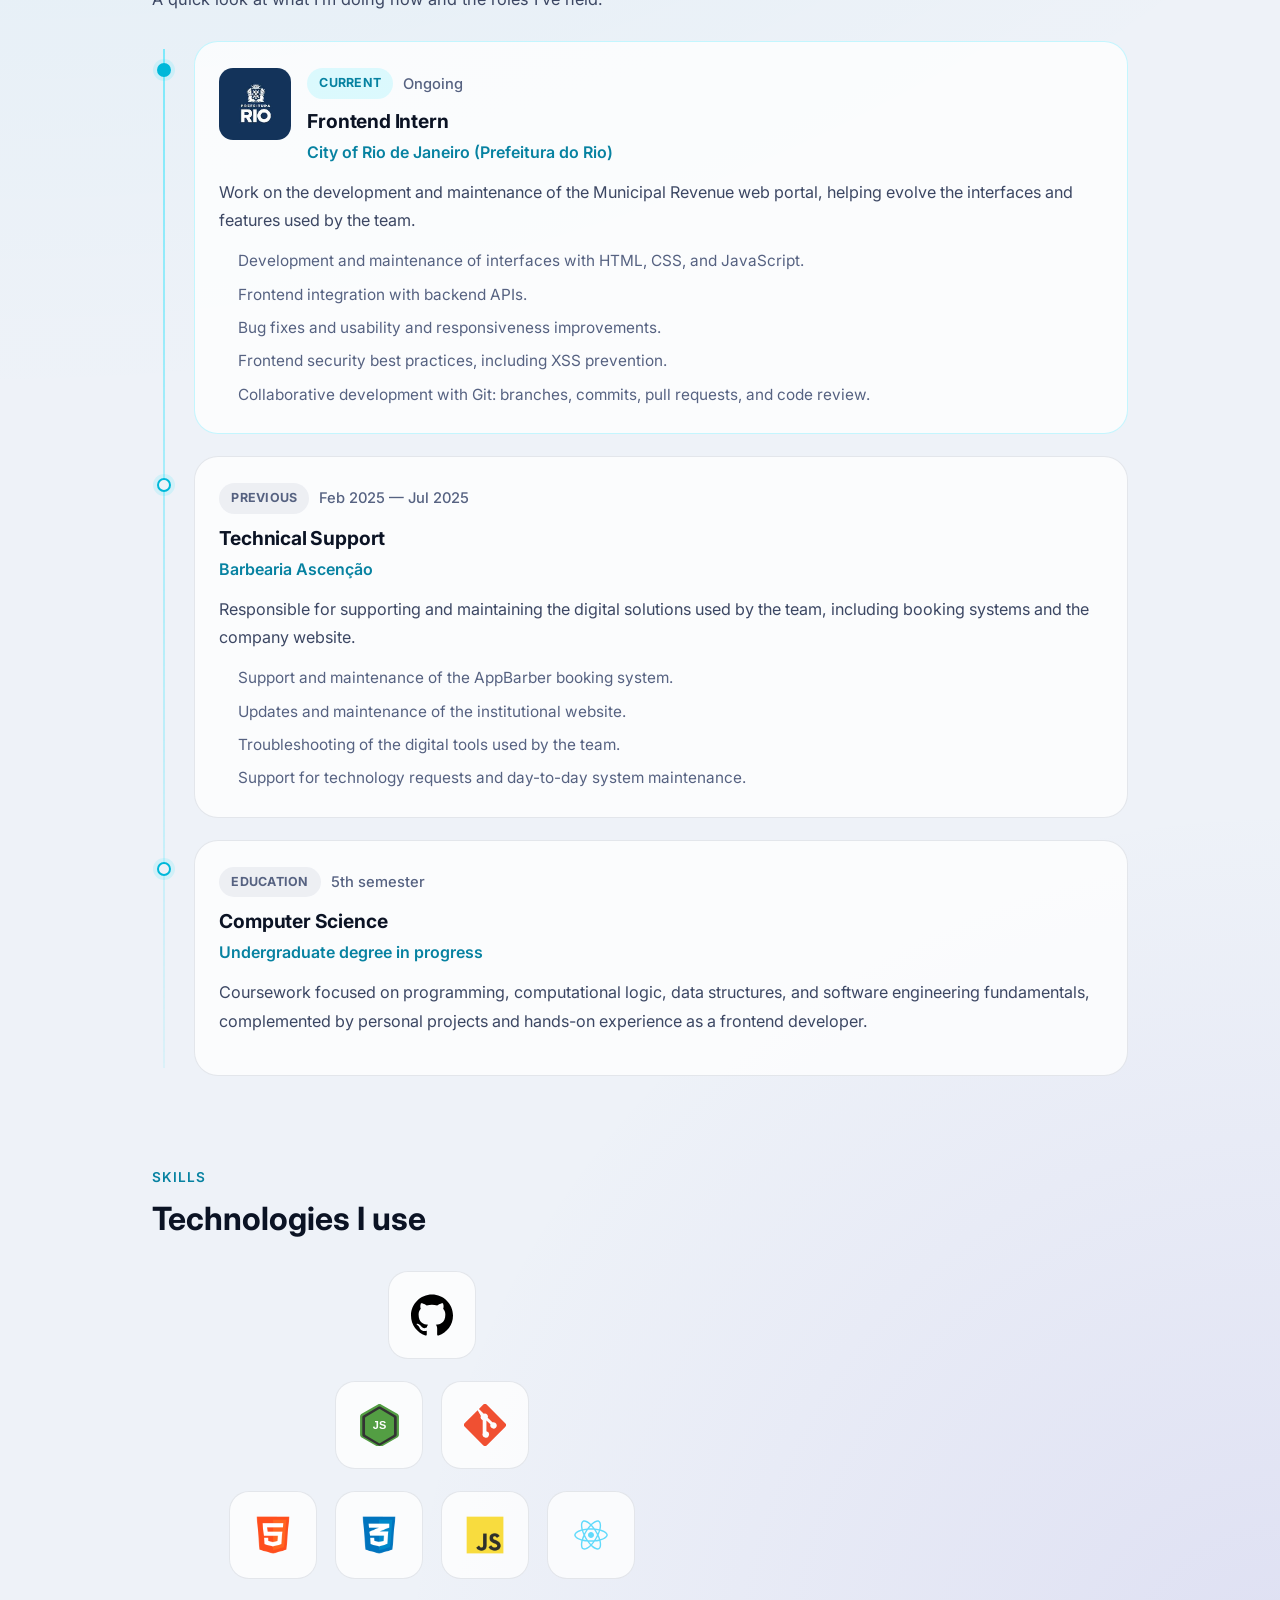
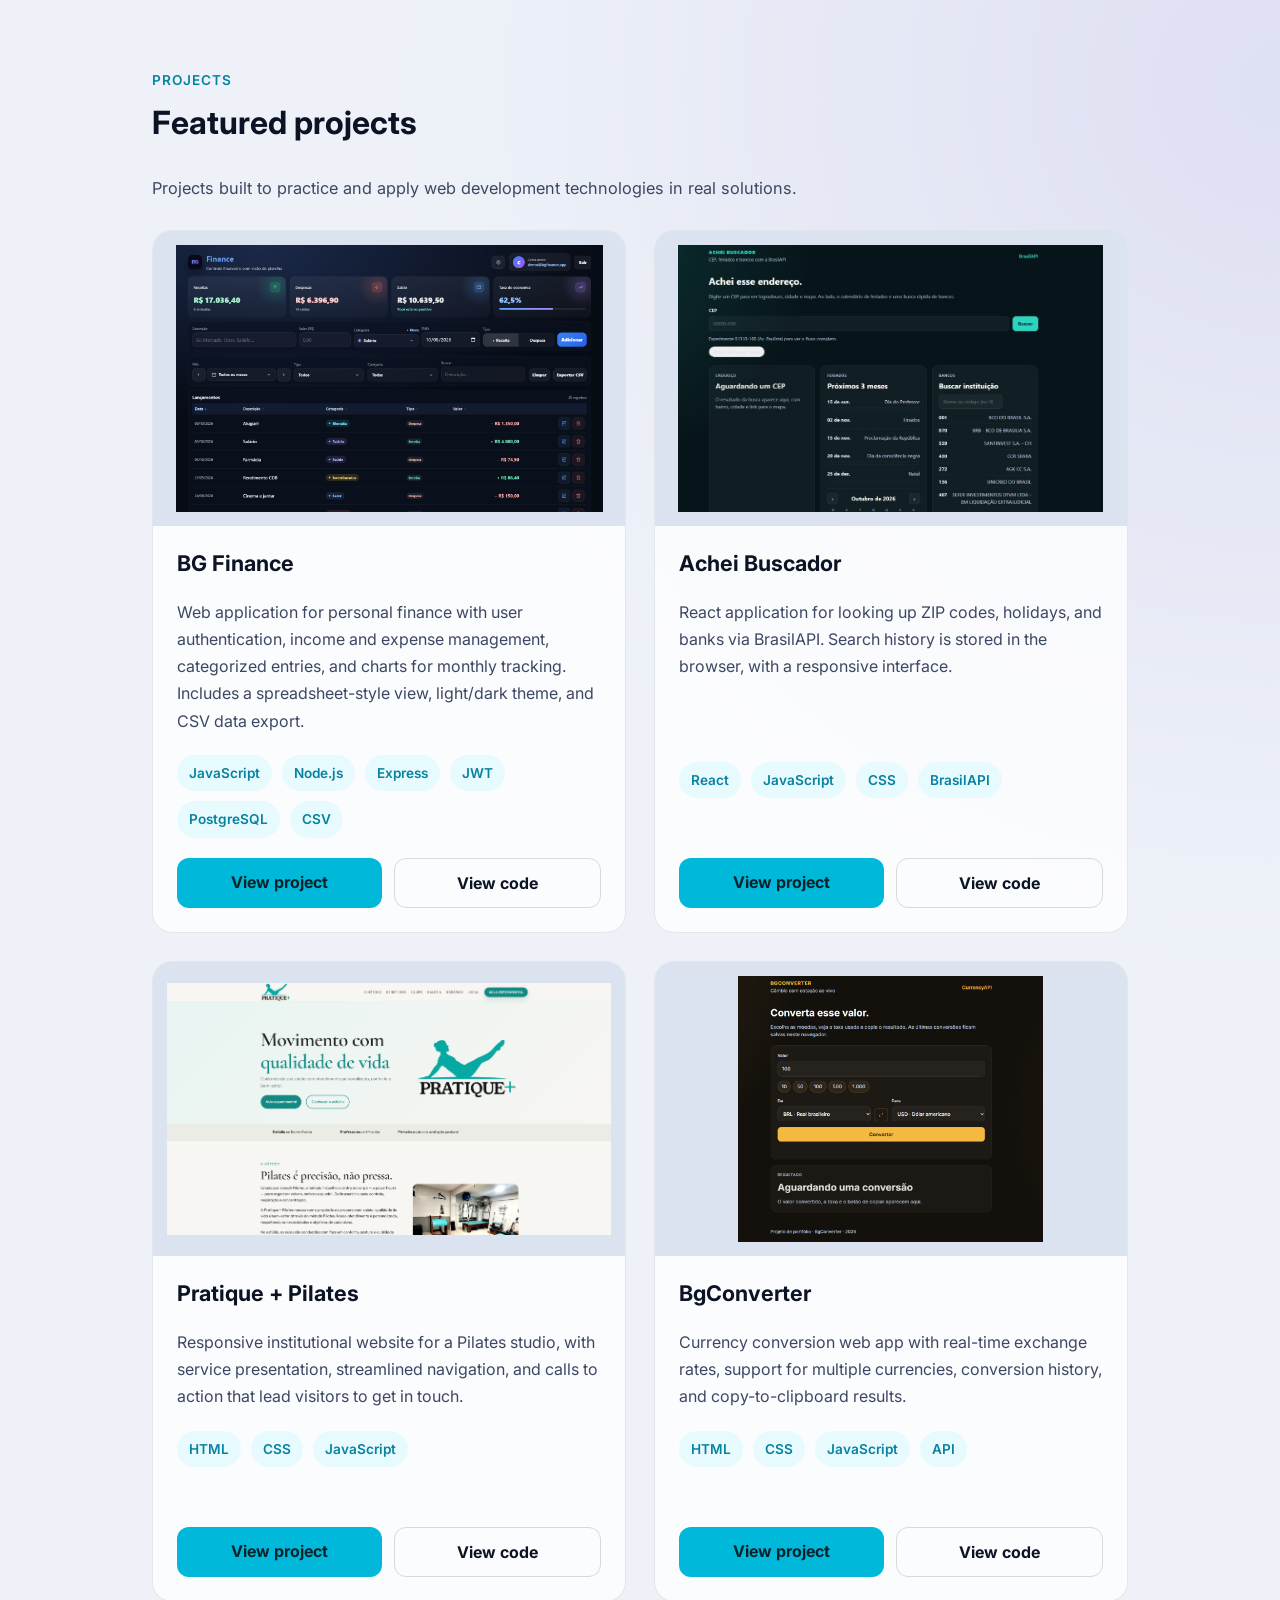
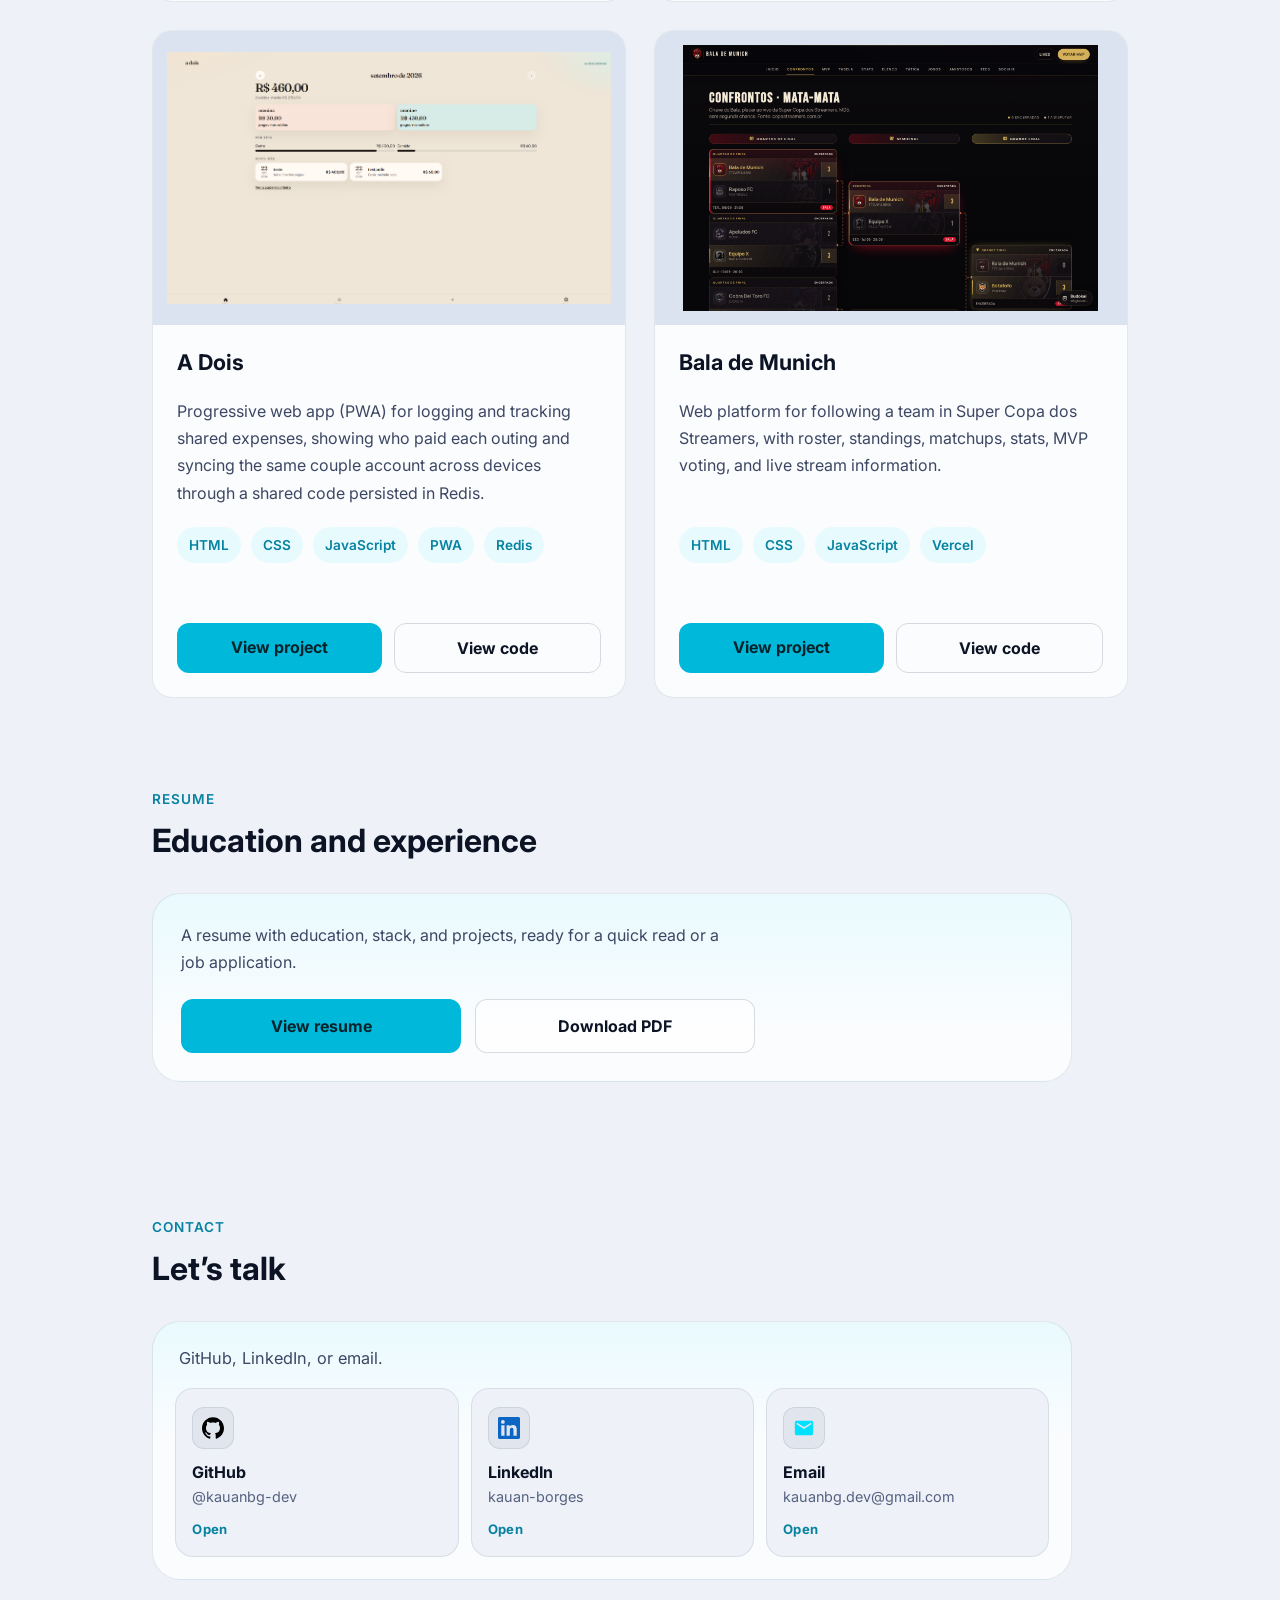
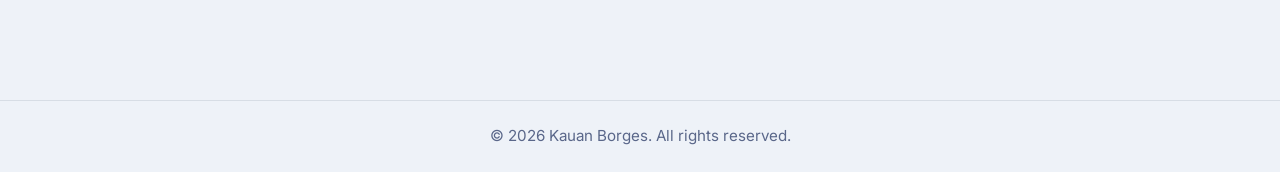
==== commit aa17da2c: "Organiza as skills em um triângulo da base para o topo." ====
--- a/index.html
+++ b/index.html
@@ -38,9 +38,9 @@
   <link rel="stylesheet" href="./css/theme.css" />
   <link rel="stylesheet" href="./css/reset.css" />
   <link rel="stylesheet" href="./css/header.css?v=4" />
-  <link rel="stylesheet" href="./css/main.css?v=10" />
+  <link rel="stylesheet" href="./css/main.css?v=11" />
   <link rel="stylesheet" href="./css/footer.css" />
-  <link rel="stylesheet" href="./css/responsive.css?v=11" />
+  <link rel="stylesheet" href="./css/responsive.css?v=12" />
   <link rel="stylesheet" href="./css/motion.css?v=3" />
   <link rel="stylesheet" href="./css/intro.css?v=9" />
 
@@ -288,27 +288,33 @@
         <h3 data-i18n="skills.title">Tecnologias que utilizo</h3>
       </div>
 
-      <div class="skills-row">
-        <div class="skill-item" title="HTML5">
-          <img src="./img/logo-html-5-.png" alt="HTML5" />
-        </div>
-        <div class="skill-item" title="CSS3">
-          <img src="./img/logo-css-.png" alt="CSS3" />
-        </div>
-        <div class="skill-item" title="JavaScript">
-          <img src="./img/logo-javascript-.png" alt="JavaScript" />
-        </div>
-        <div class="skill-item" title="React">
-          <img src="./img/react-brands-solid-full.svg" alt="React" />
-        </div>
-        <div class="skill-item" title="Node.js">
-          <img src="./img/logo-nodejs.svg" alt="Node.js" />
-        </div>
-        <div class="skill-item" title="Git">
-          <img src="./img/logo-git.svg" alt="Git" />
-        </div>
-        <div class="skill-item" title="GitHub">
-          <img src="./img/logo-github.svg" alt="GitHub" />
+      <div class="skills-pyramid">
+        <div class="skills-row">
+          <div class="skill-item" title="HTML5">
+            <img src="./img/logo-html-5-.png" alt="HTML5" />
+          </div>
+          <div class="skill-item" title="CSS3">
+            <img src="./img/logo-css-.png" alt="CSS3" />
+          </div>
+          <div class="skill-item" title="JavaScript">
+            <img src="./img/logo-javascript-.png" alt="JavaScript" />
+          </div>
+          <div class="skill-item" title="React">
+            <img src="./img/react-brands-solid-full.svg" alt="React" />
+          </div>
+        </div>
+        <div class="skills-row">
+          <div class="skill-item" title="Node.js">
+            <img src="./img/logo-nodejs.svg" alt="Node.js" />
+          </div>
+          <div class="skill-item" title="Git">
+            <img src="./img/logo-git.svg" alt="Git" />
+          </div>
+        </div>
+        <div class="skills-row">
+          <div class="skill-item" title="GitHub">
+            <img src="./img/logo-github.svg" alt="GitHub" />
+          </div>
         </div>
       </div>
     </section>
--- a/css/main.css
+++ b/css/main.css
@@ -394,11 +394,18 @@
   font-size: 0.96rem;
 }
 
+.skills-pyramid {
+  display: flex;
+  flex-direction: column-reverse;
+  align-items: center;
+  gap: 22px;
+  width: min(100%, 560px);
+}
+
 .skills-row {
   display: flex;
-  flex-wrap: wrap;
   justify-content: center;
-  gap: 14px;
+  gap: 18px;
 }
 
 .skill-item {
--- a/css/responsive.css
+++ b/css/responsive.css
@@ -320,10 +320,15 @@
     margin-top: 0;
   }
 
+  .skills-pyramid,
+  .skills-row {
+    gap: 12px;
+  }
+
   .skill-item {
-    width: 76px;
-    height: 76px;
-    border-radius: 18px;
+    width: 68px;
+    height: 68px;
+    border-radius: 16px;
   }
 
   .skill-item img {
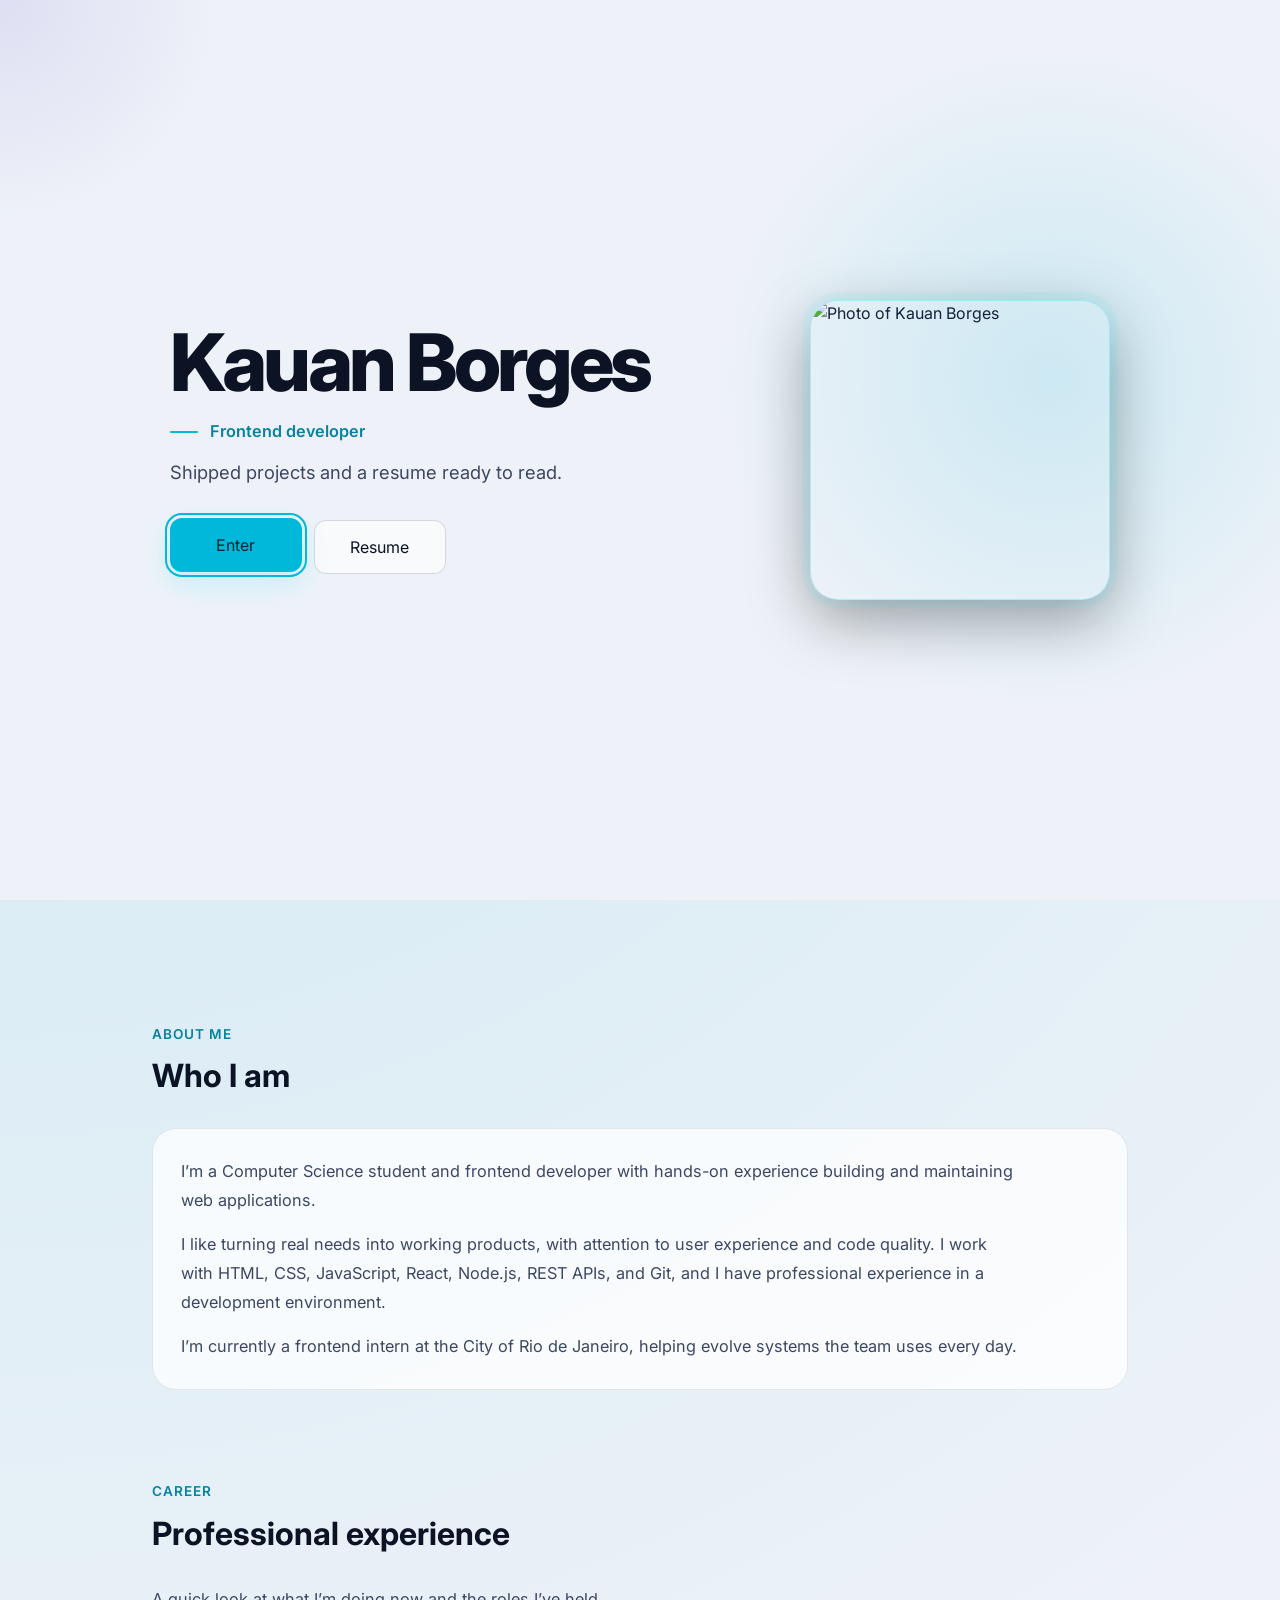
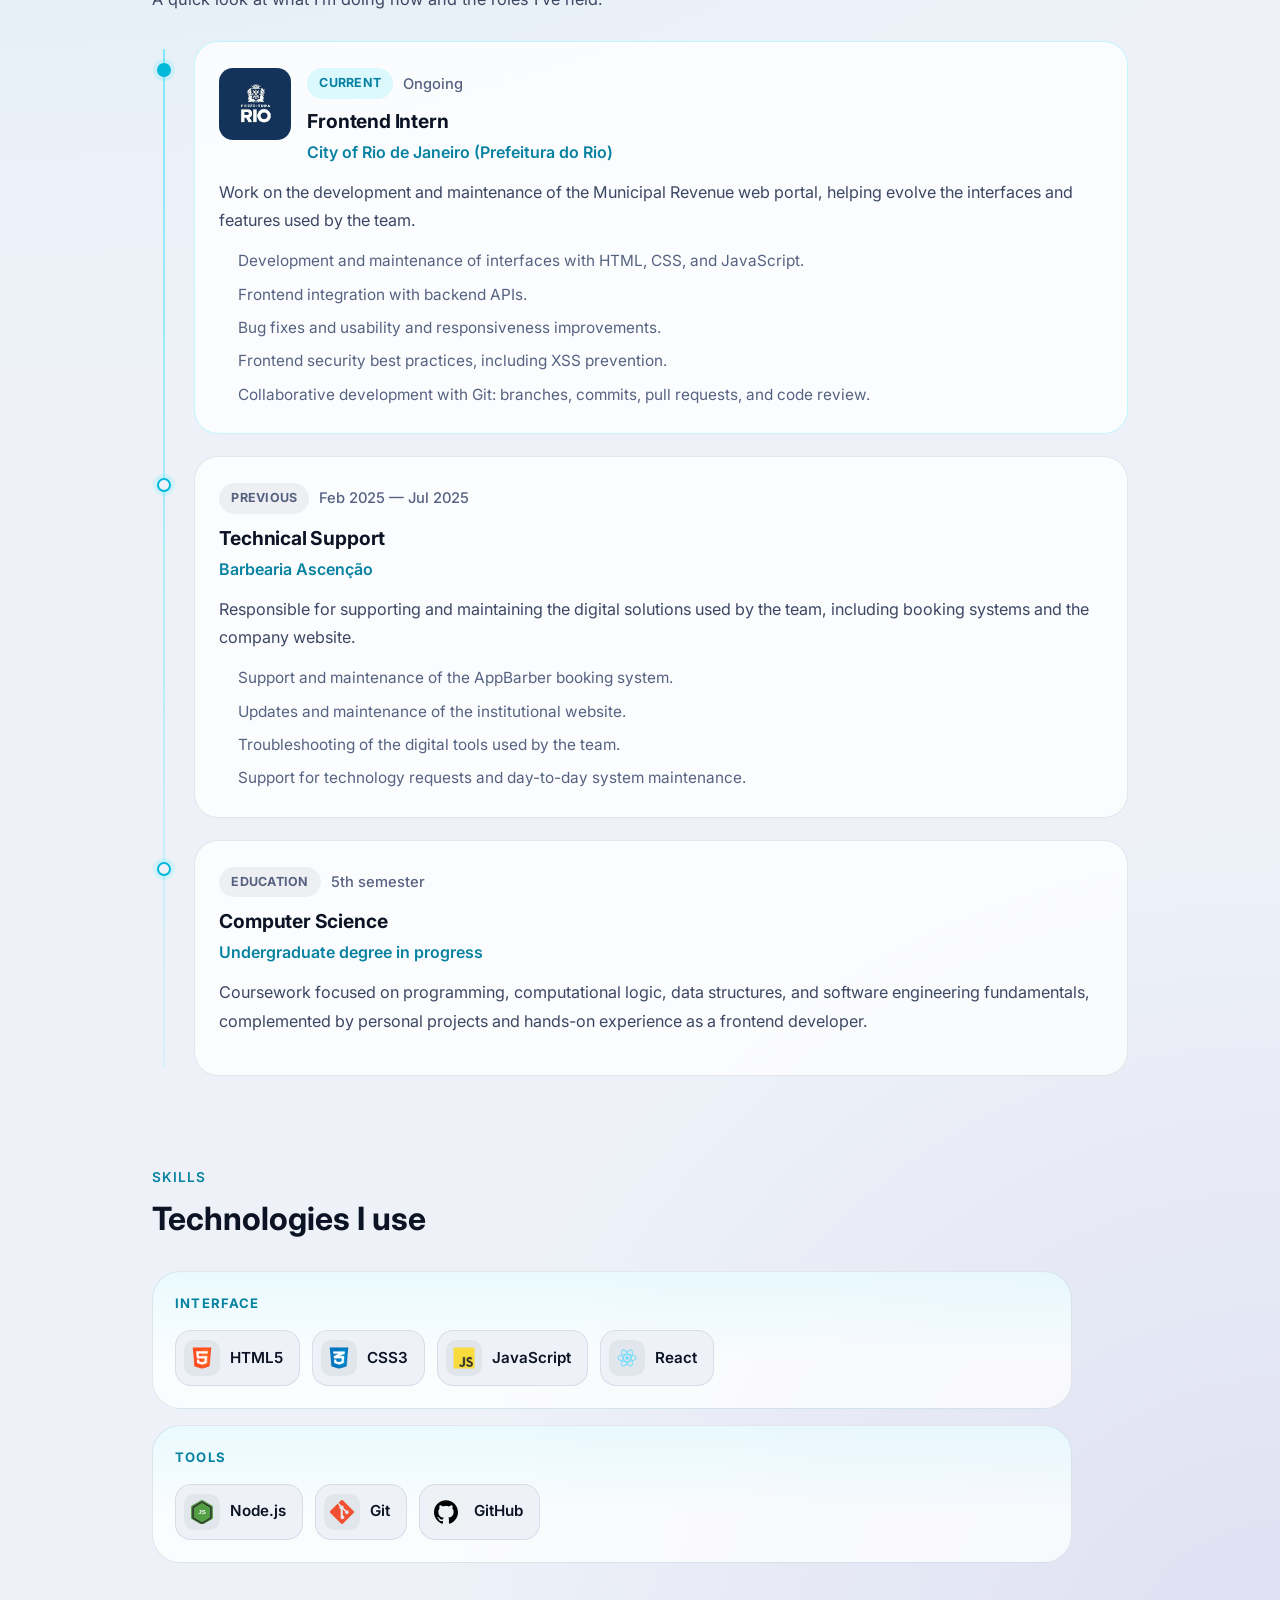
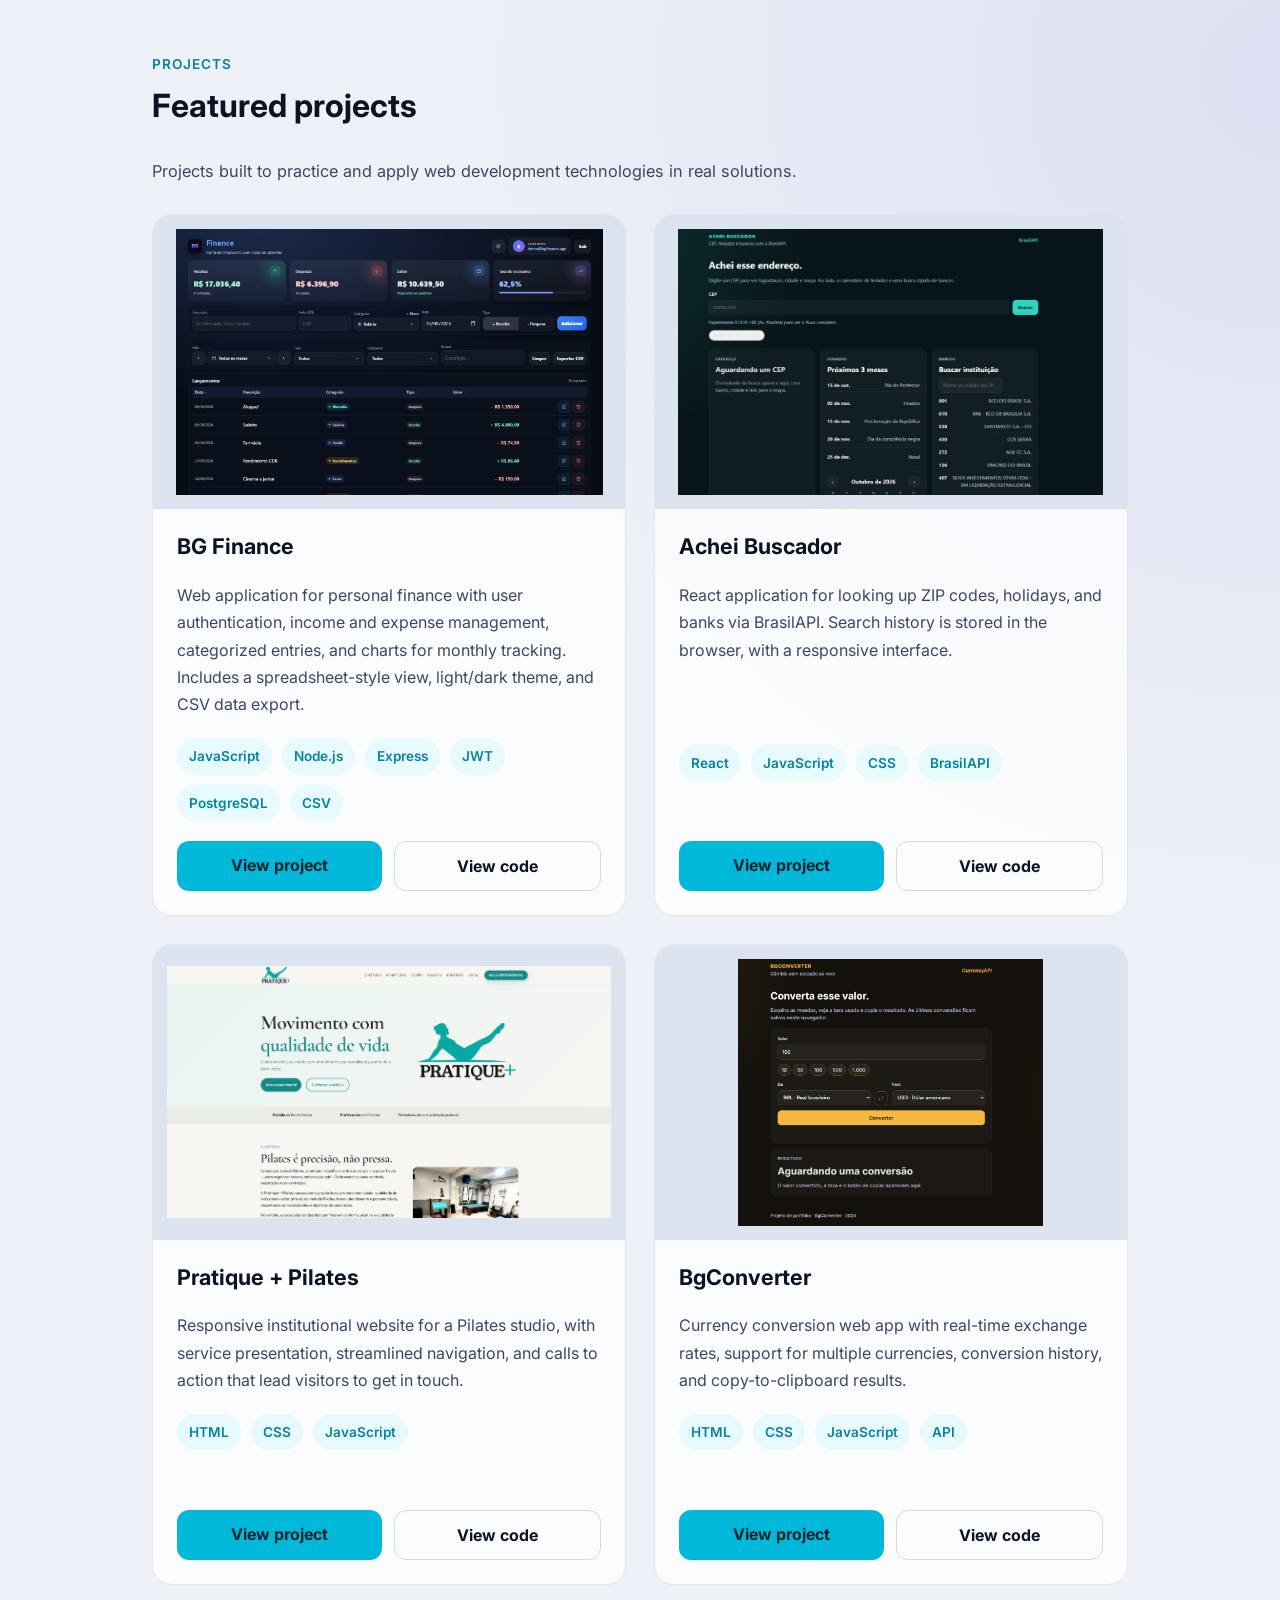
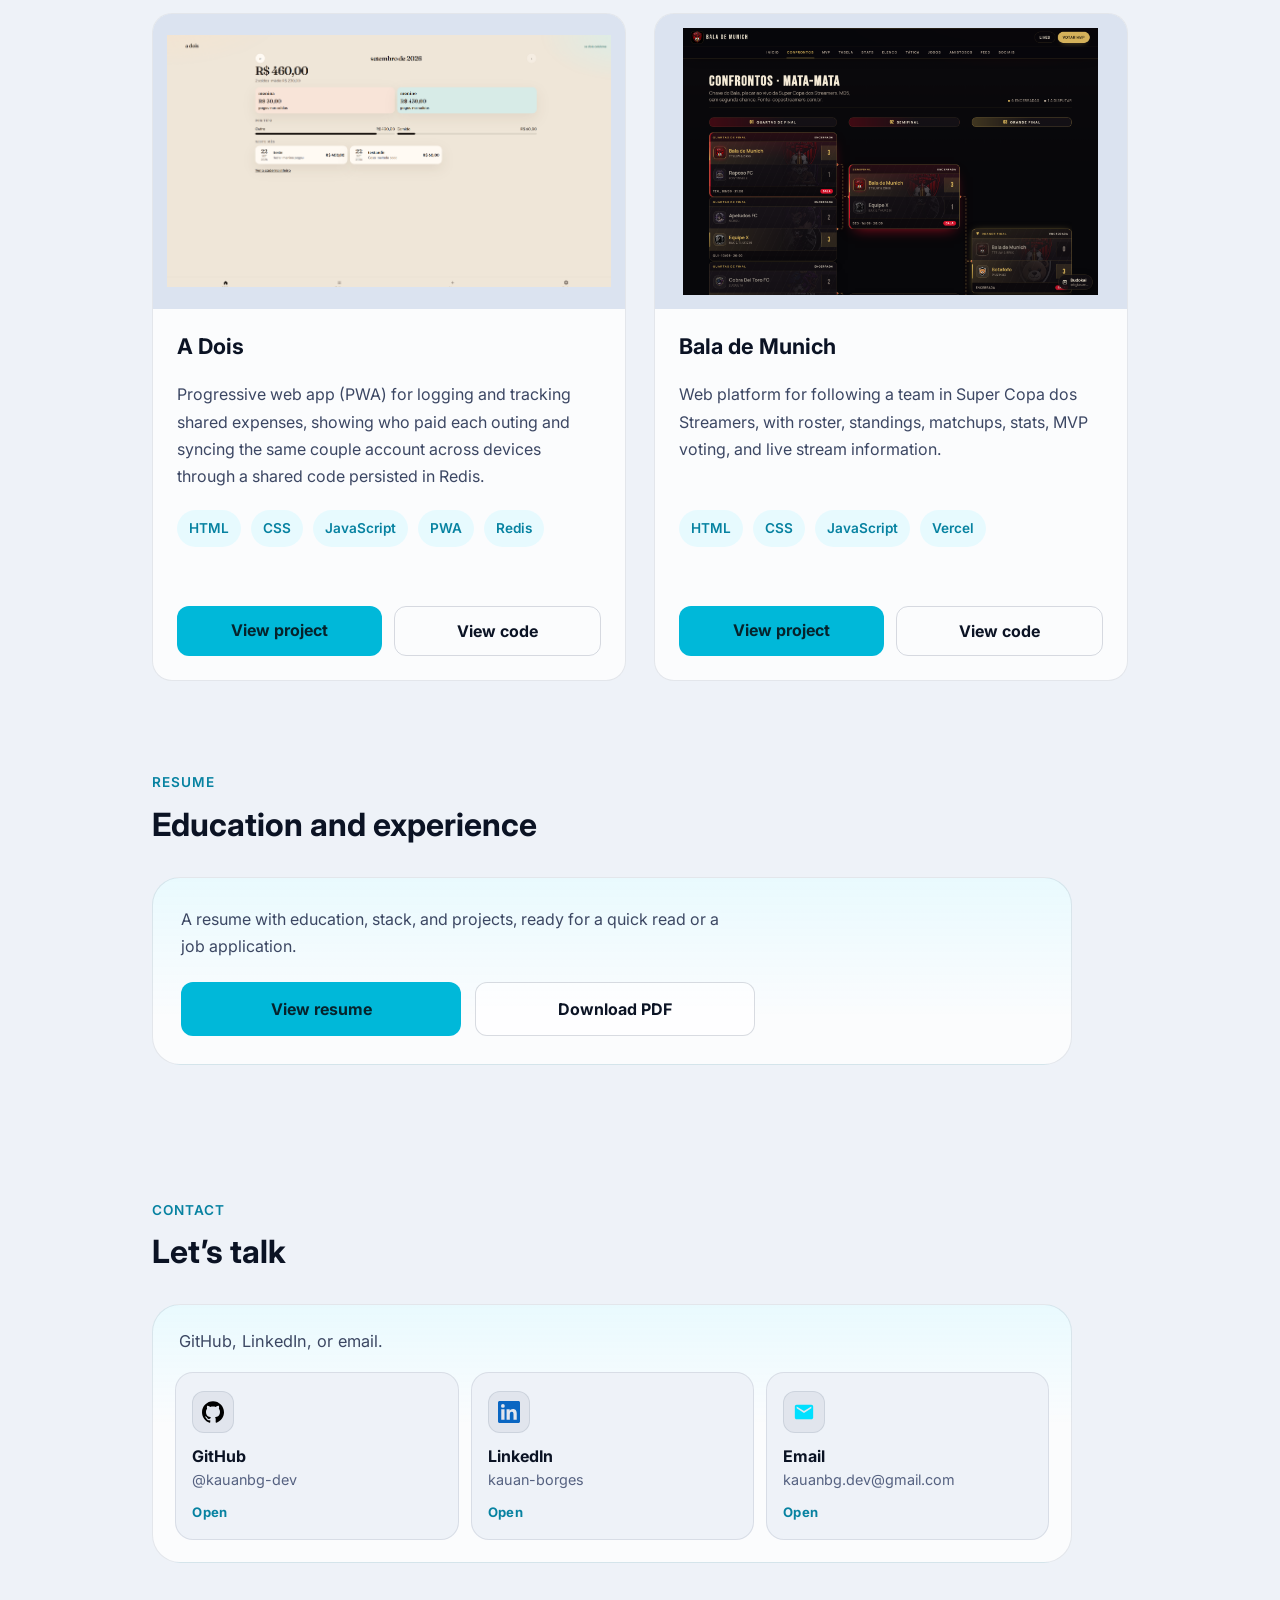
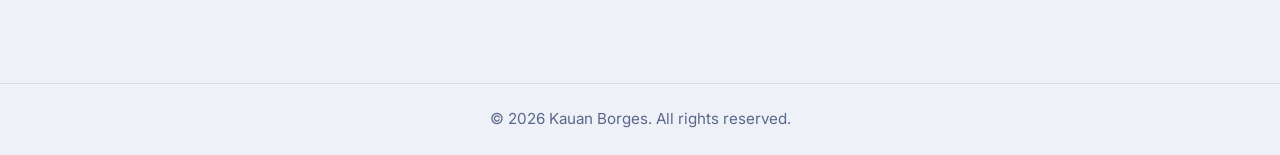
==== commit ef53c621: "Troca o triângulo de skills por grupos com nome." ====
--- a/index.html
+++ b/index.html
@@ -38,9 +38,9 @@
   <link rel="stylesheet" href="./css/theme.css" />
   <link rel="stylesheet" href="./css/reset.css" />
   <link rel="stylesheet" href="./css/header.css?v=4" />
-  <link rel="stylesheet" href="./css/main.css?v=11" />
+  <link rel="stylesheet" href="./css/main.css?v=12" />
   <link rel="stylesheet" href="./css/footer.css" />
-  <link rel="stylesheet" href="./css/responsive.css?v=12" />
+  <link rel="stylesheet" href="./css/responsive.css?v=13" />
   <link rel="stylesheet" href="./css/motion.css?v=3" />
   <link rel="stylesheet" href="./css/intro.css?v=9" />
 
@@ -288,32 +288,43 @@
         <h3 data-i18n="skills.title">Tecnologias que utilizo</h3>
       </div>
 
-      <div class="skills-pyramid">
-        <div class="skills-row">
-          <div class="skill-item" title="HTML5">
-            <img src="./img/logo-html-5-.png" alt="HTML5" />
-          </div>
-          <div class="skill-item" title="CSS3">
-            <img src="./img/logo-css-.png" alt="CSS3" />
-          </div>
-          <div class="skill-item" title="JavaScript">
-            <img src="./img/logo-javascript-.png" alt="JavaScript" />
-          </div>
-          <div class="skill-item" title="React">
-            <img src="./img/react-brands-solid-full.svg" alt="React" />
-          </div>
-        </div>
-        <div class="skills-row">
-          <div class="skill-item" title="Node.js">
-            <img src="./img/logo-nodejs.svg" alt="Node.js" />
-          </div>
-          <div class="skill-item" title="Git">
-            <img src="./img/logo-git.svg" alt="Git" />
-          </div>
-        </div>
-        <div class="skills-row">
-          <div class="skill-item" title="GitHub">
-            <img src="./img/logo-github.svg" alt="GitHub" />
+      <div class="skills-board">
+        <div class="skills-group">
+          <h4 data-i18n="skills.interface">Interface</h4>
+          <div class="skills-row">
+            <div class="skill-item">
+              <img src="./img/logo-html-5-.png" alt="" />
+              <span>HTML5</span>
+            </div>
+            <div class="skill-item">
+              <img src="./img/logo-css-.png" alt="" />
+              <span>CSS3</span>
+            </div>
+            <div class="skill-item">
+              <img src="./img/logo-javascript-.png" alt="" />
+              <span>JavaScript</span>
+            </div>
+            <div class="skill-item">
+              <img src="./img/react-brands-solid-full.svg" alt="" />
+              <span>React</span>
+            </div>
+          </div>
+        </div>
+        <div class="skills-group">
+          <h4 data-i18n="skills.tools">Ferramentas</h4>
+          <div class="skills-row">
+            <div class="skill-item">
+              <img src="./img/logo-nodejs.svg" alt="" />
+              <span>Node.js</span>
+            </div>
+            <div class="skill-item">
+              <img src="./img/logo-git.svg" alt="" />
+              <span>Git</span>
+            </div>
+            <div class="skill-item">
+              <img src="./img/logo-github.svg" alt="" />
+              <span>GitHub</span>
+            </div>
           </div>
         </div>
       </div>
@@ -525,7 +536,7 @@
   </footer>
 
   <script src="./js/theme.js"></script>
-  <script src="./js/i18n.js?v=10"></script>
+  <script src="./js/i18n.js?v=11"></script>
   <script src="./js/intro.js?v=4"></script>
   <script src="./js/interactions.js?v=7"></script>
 </body>
--- a/css/main.css
+++ b/css/main.css
@@ -394,48 +394,67 @@
   font-size: 0.96rem;
 }
 
-.skills-pyramid {
-  display: flex;
-  flex-direction: column-reverse;
+.skills-board {
+  display: grid;
+  gap: 16px;
+  max-width: 920px;
+}
+
+.skills-group {
+  padding: 22px;
+  border-radius: 28px;
+  border: 1px solid var(--border);
+  background:
+    linear-gradient(180deg, rgba(0, 224, 255, 0.07), transparent 90px),
+    var(--surface);
+}
+
+.skills-group h4 {
+  margin: 0 0 16px;
+  color: var(--accent-text);
+  font-size: 0.82rem;
+  font-weight: 700;
+  letter-spacing: 0.08em;
+  text-transform: uppercase;
+}
+
+.skills-row {
+  display: flex;
+  flex-wrap: wrap;
+  gap: 12px;
+}
+
+.skill-item {
+  display: flex;
   align-items: center;
-  gap: 22px;
-  width: min(100%, 560px);
-}
-
-.skills-row {
-  display: flex;
-  justify-content: center;
-  gap: 18px;
-}
-
-.skill-item {
-  width: 88px;
-  height: 88px;
-  display: flex;
-  align-items: center;
-  justify-content: center;
-  border-radius: 20px;
-  background: var(--surface);
-  border: 1px solid var(--border);
-  transition: transform 0.25s ease, border-color 0.25s ease, box-shadow 0.25s ease;
+  gap: 10px;
+  min-height: 56px;
+  padding: 8px 16px 8px 8px;
+  border-radius: 16px;
+  background: var(--bg);
+  border: 1px solid var(--border);
+  transition: border-color 0.2s ease, background 0.2s ease;
 }
 
 .skill-item:hover,
 .skill-item:focus-within {
-  transform: translateY(-4px);
-  border-color: rgba(0, 224, 255, 0.28);
-  box-shadow: 0 12px 28px rgba(0, 0, 0, 0.18);
+  border-color: rgba(0, 224, 255, 0.45);
+  background: rgba(0, 224, 255, 0.04);
 }
 
 .skill-item img {
-  width: 42px;
-  height: 42px;
+  width: 36px;
+  height: 36px;
+  padding: 6px;
   object-fit: contain;
-  transition: transform 0.25s ease;
-}
-
-.skill-item:hover img {
-  transform: scale(1.08);
+  border-radius: 10px;
+  background: var(--surface-2);
+}
+
+.skill-item span {
+  color: var(--heading);
+  font-size: 0.95rem;
+  font-weight: 600;
 }
 
 .projects-grid {
--- a/css/responsive.css
+++ b/css/responsive.css
@@ -320,20 +320,14 @@
     margin-top: 0;
   }
 
-  .skills-pyramid,
-  .skills-row {
-    gap: 12px;
+  .skills-group {
+    padding: 16px;
   }
 
   .skill-item {
-    width: 68px;
-    height: 68px;
-    border-radius: 16px;
-  }
-
-  .skill-item img {
-    width: 36px;
-    height: 36px;
+    flex: 1 1 calc(50% - 6px);
+    max-width: calc(50% - 6px);
+    min-width: 0;
   }
 
   .experience-timeline::before {
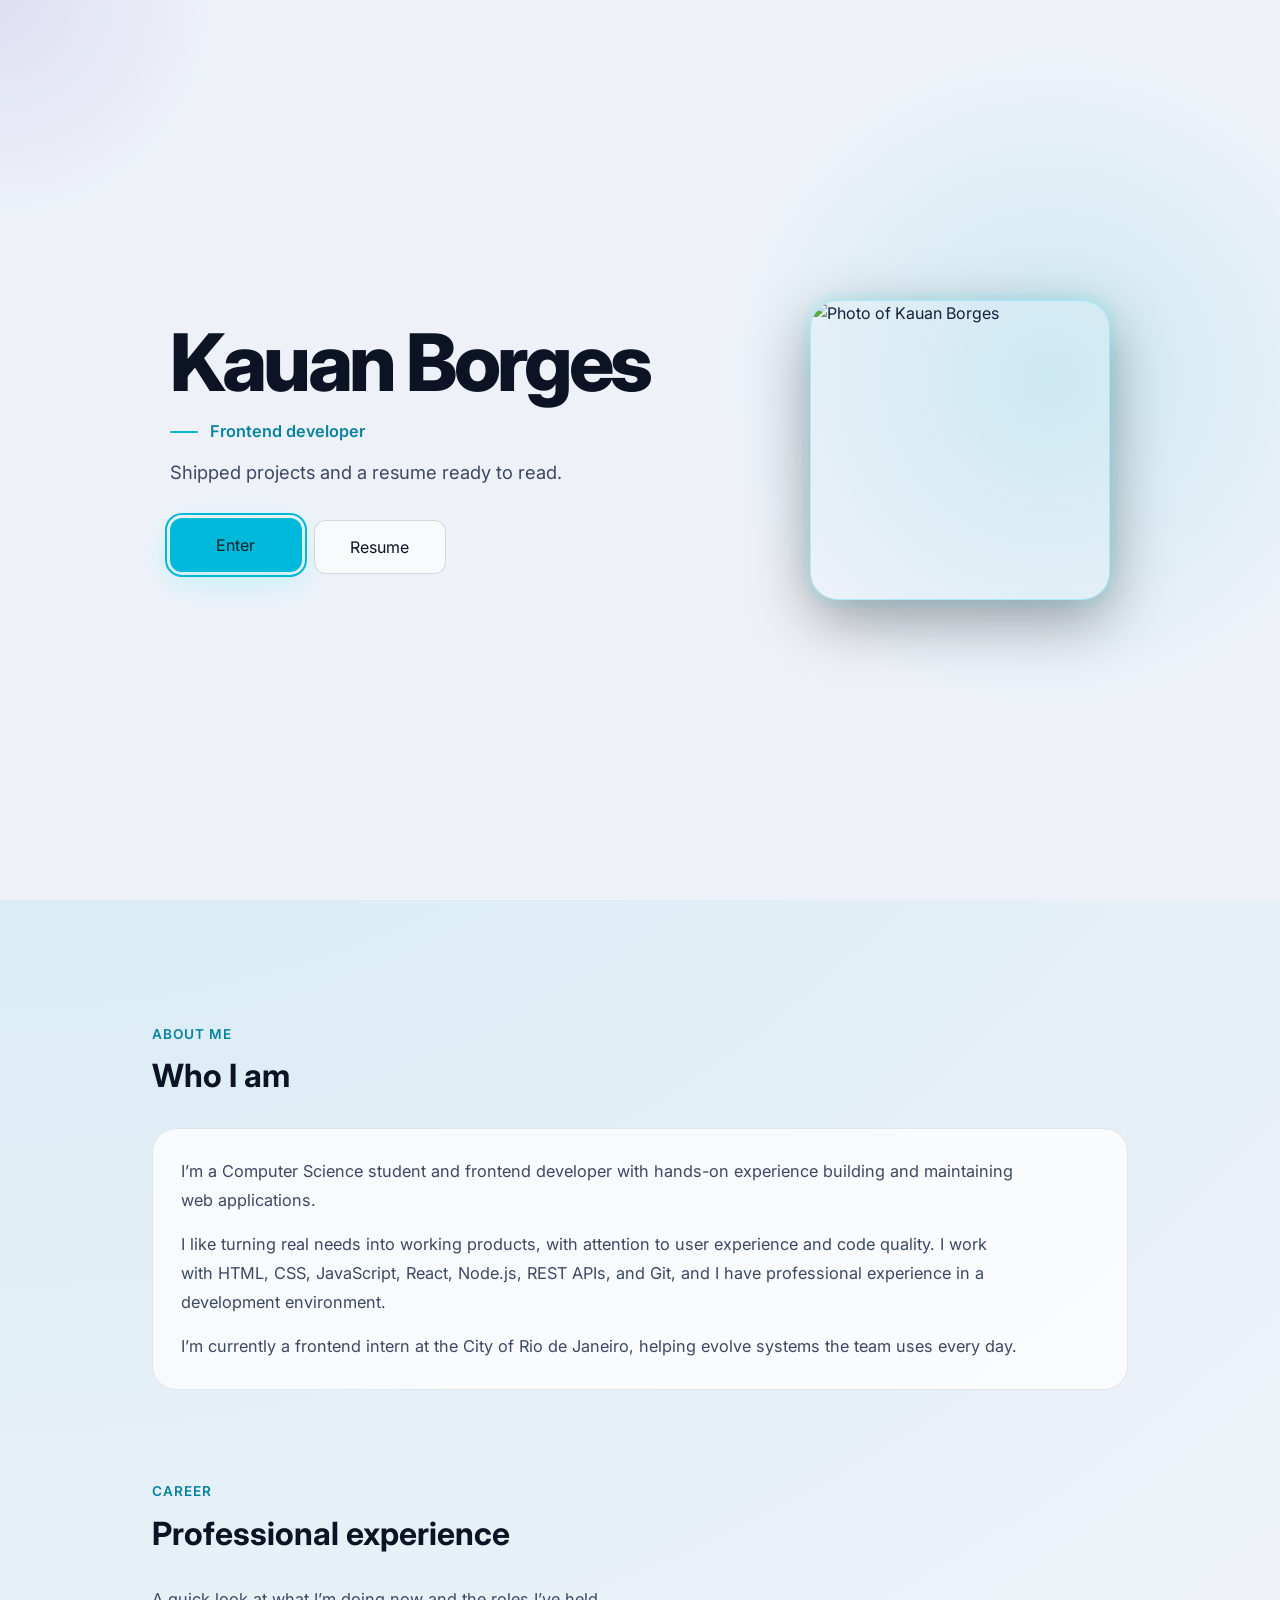
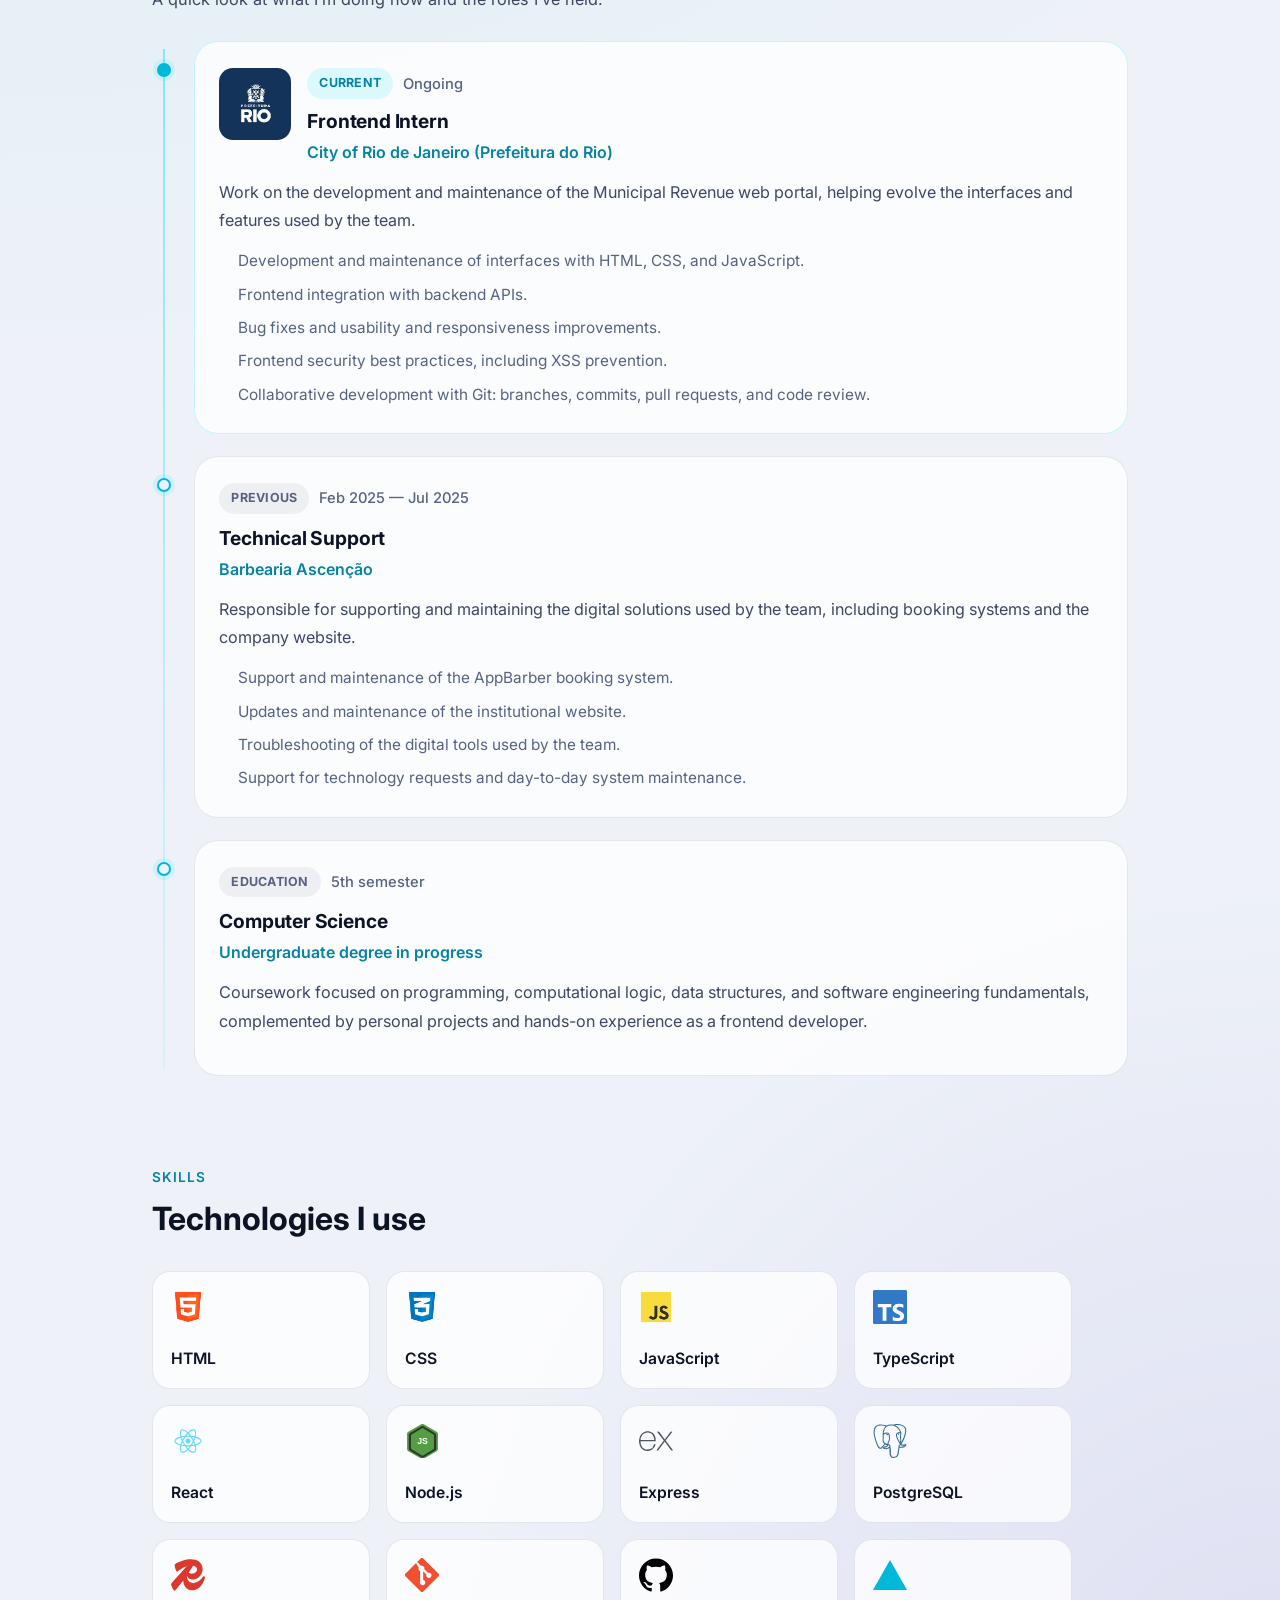
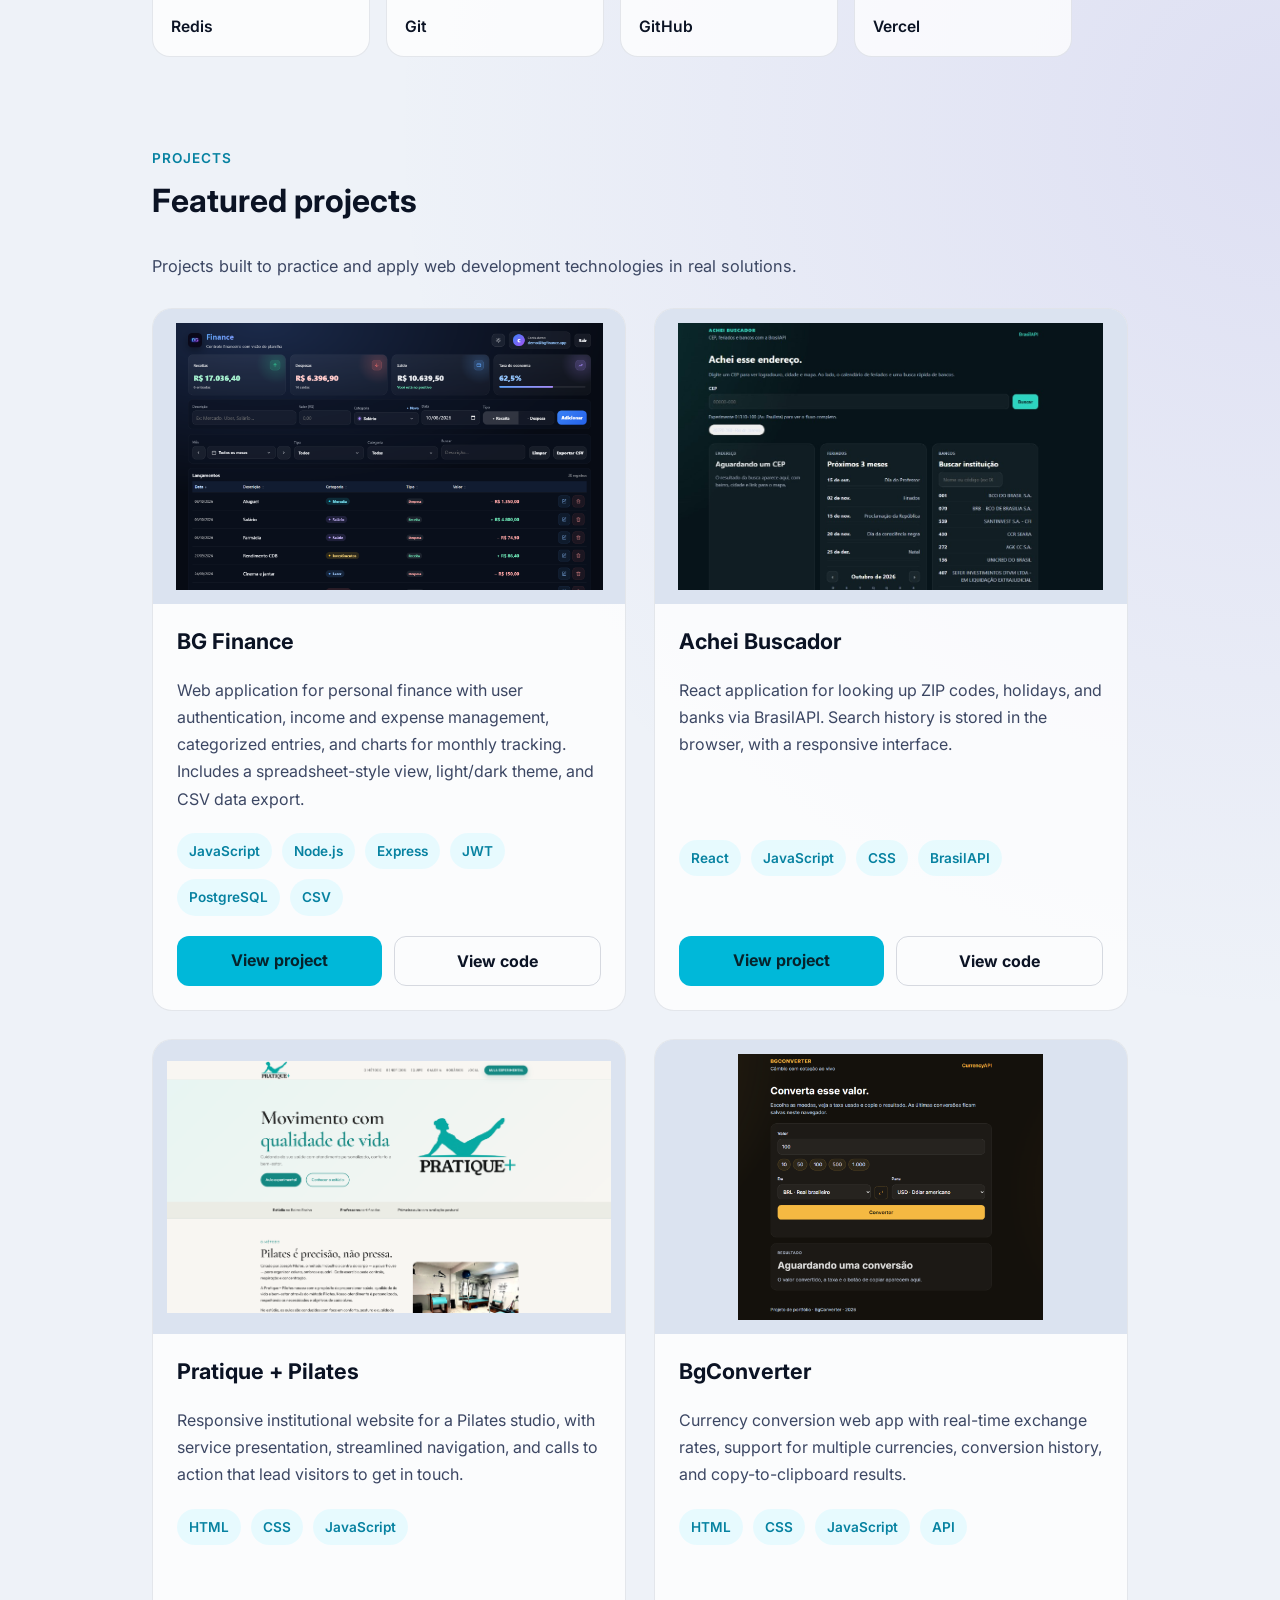
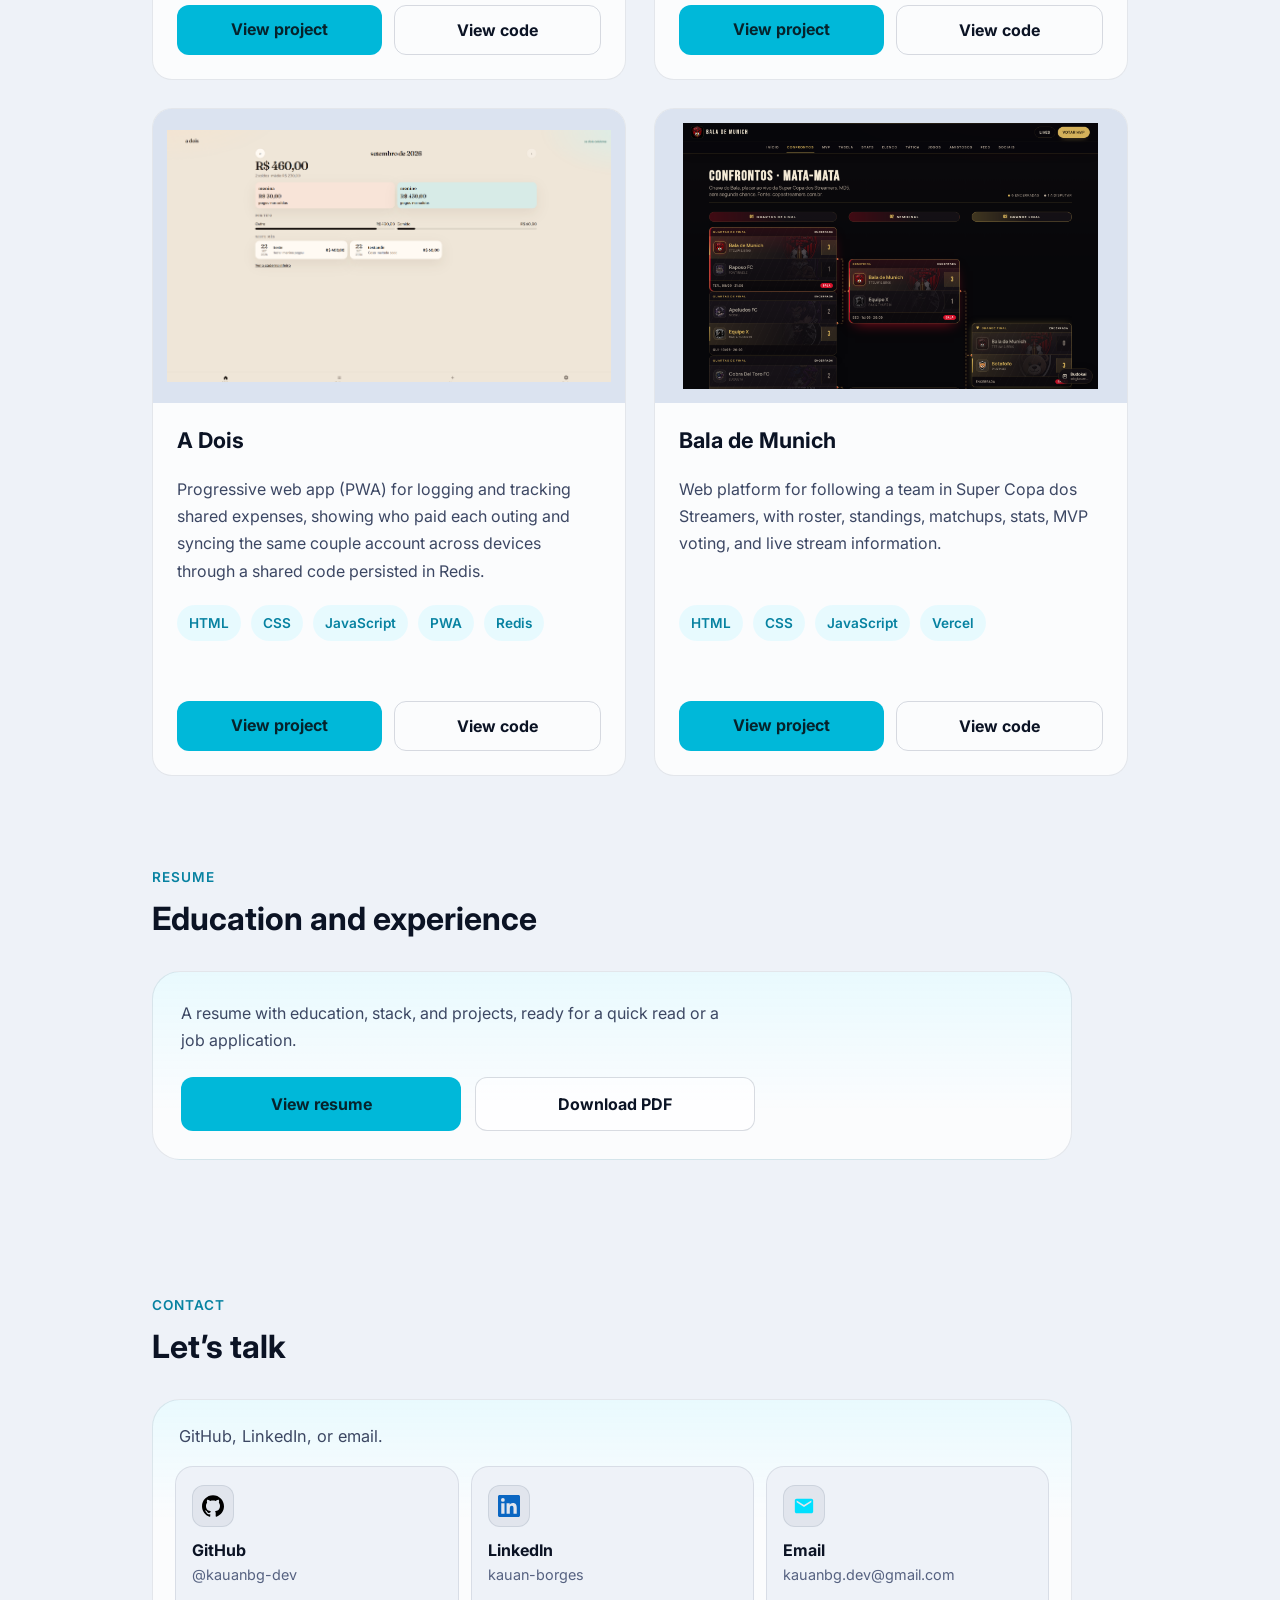
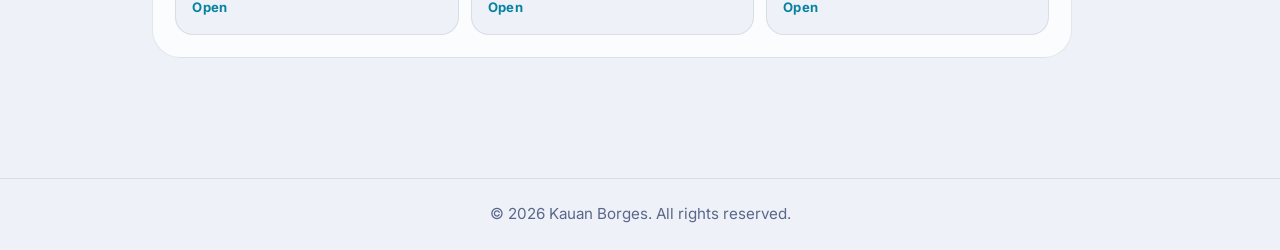
==== commit 8885ba09: "Mostra as skills em grade e inclui as ferramentas dos projetos." ====
--- a/index.html
+++ b/index.html
@@ -38,9 +38,9 @@
   <link rel="stylesheet" href="./css/theme.css" />
   <link rel="stylesheet" href="./css/reset.css" />
   <link rel="stylesheet" href="./css/header.css?v=4" />
-  <link rel="stylesheet" href="./css/main.css?v=12" />
+  <link rel="stylesheet" href="./css/main.css?v=13" />
   <link rel="stylesheet" href="./css/footer.css" />
-  <link rel="stylesheet" href="./css/responsive.css?v=13" />
+  <link rel="stylesheet" href="./css/responsive.css?v=14" />
   <link rel="stylesheet" href="./css/motion.css?v=3" />
   <link rel="stylesheet" href="./css/intro.css?v=9" />
 
@@ -288,45 +288,19 @@
         <h3 data-i18n="skills.title">Tecnologias que utilizo</h3>
       </div>
 
-      <div class="skills-board">
-        <div class="skills-group">
-          <h4 data-i18n="skills.interface">Interface</h4>
-          <div class="skills-row">
-            <div class="skill-item">
-              <img src="./img/logo-html-5-.png" alt="" />
-              <span>HTML5</span>
-            </div>
-            <div class="skill-item">
-              <img src="./img/logo-css-.png" alt="" />
-              <span>CSS3</span>
-            </div>
-            <div class="skill-item">
-              <img src="./img/logo-javascript-.png" alt="" />
-              <span>JavaScript</span>
-            </div>
-            <div class="skill-item">
-              <img src="./img/react-brands-solid-full.svg" alt="" />
-              <span>React</span>
-            </div>
-          </div>
-        </div>
-        <div class="skills-group">
-          <h4 data-i18n="skills.tools">Ferramentas</h4>
-          <div class="skills-row">
-            <div class="skill-item">
-              <img src="./img/logo-nodejs.svg" alt="" />
-              <span>Node.js</span>
-            </div>
-            <div class="skill-item">
-              <img src="./img/logo-git.svg" alt="" />
-              <span>Git</span>
-            </div>
-            <div class="skill-item">
-              <img src="./img/logo-github.svg" alt="" />
-              <span>GitHub</span>
-            </div>
-          </div>
-        </div>
+      <div class="skills-grid">
+        <div class="skill-item"><img src="./img/logo-html-5-.png" alt="" /><span>HTML</span></div>
+        <div class="skill-item"><img src="./img/logo-css-.png" alt="" /><span>CSS</span></div>
+        <div class="skill-item"><img src="./img/logo-javascript-.png" alt="" /><span>JavaScript</span></div>
+        <div class="skill-item"><img src="./img/logo-typescript.svg" alt="" /><span>TypeScript</span></div>
+        <div class="skill-item"><img src="./img/react-brands-solid-full.svg" alt="" /><span>React</span></div>
+        <div class="skill-item"><img src="./img/logo-nodejs.svg" alt="" /><span>Node.js</span></div>
+        <div class="skill-item"><img src="./img/logo-express.svg" alt="" /><span>Express</span></div>
+        <div class="skill-item"><img src="./img/logo-postgresql.svg" alt="" /><span>PostgreSQL</span></div>
+        <div class="skill-item"><img src="./img/logo-redis.svg" alt="" /><span>Redis</span></div>
+        <div class="skill-item"><img src="./img/logo-git.svg" alt="" /><span>Git</span></div>
+        <div class="skill-item"><img src="./img/logo-github.svg" alt="" /><span>GitHub</span></div>
+        <div class="skill-item"><img src="./img/logo-vercel.svg" alt="" /><span>Vercel</span></div>
       </div>
     </section>
 
@@ -536,7 +510,7 @@
   </footer>
 
   <script src="./js/theme.js"></script>
-  <script src="./js/i18n.js?v=11"></script>
+  <script src="./js/i18n.js?v=12"></script>
   <script src="./js/intro.js?v=4"></script>
   <script src="./js/interactions.js?v=7"></script>
 </body>
--- a/css/main.css
+++ b/css/main.css
@@ -394,66 +394,42 @@
   font-size: 0.96rem;
 }
 
-.skills-board {
-  display: grid;
+.skills-grid {
+  display: grid;
+  grid-template-columns: repeat(4, minmax(0, 1fr));
   gap: 16px;
   max-width: 920px;
 }
 
-.skills-group {
-  padding: 22px;
-  border-radius: 28px;
-  border: 1px solid var(--border);
-  background:
-    linear-gradient(180deg, rgba(0, 224, 255, 0.07), transparent 90px),
-    var(--surface);
-}
-
-.skills-group h4 {
-  margin: 0 0 16px;
-  color: var(--accent-text);
-  font-size: 0.82rem;
-  font-weight: 700;
-  letter-spacing: 0.08em;
-  text-transform: uppercase;
-}
-
-.skills-row {
-  display: flex;
-  flex-wrap: wrap;
-  gap: 12px;
-}
-
 .skill-item {
   display: flex;
-  align-items: center;
-  gap: 10px;
-  min-height: 56px;
-  padding: 8px 16px 8px 8px;
-  border-radius: 16px;
-  background: var(--bg);
-  border: 1px solid var(--border);
-  transition: border-color 0.2s ease, background 0.2s ease;
+  flex-direction: column;
+  align-items: flex-start;
+  justify-content: space-between;
+  gap: 18px;
+  min-height: 118px;
+  padding: 18px;
+  border-radius: 18px;
+  background: var(--surface);
+  border: 1px solid var(--border);
+  transition: border-color 0.2s ease, transform 0.2s ease;
 }
 
 .skill-item:hover,
 .skill-item:focus-within {
-  border-color: rgba(0, 224, 255, 0.45);
-  background: rgba(0, 224, 255, 0.04);
+  transform: translateY(-3px);
+  border-color: rgba(0, 224, 255, 0.4);
 }
 
 .skill-item img {
-  width: 36px;
-  height: 36px;
-  padding: 6px;
+  width: 34px;
+  height: 34px;
   object-fit: contain;
-  border-radius: 10px;
-  background: var(--surface-2);
 }
 
 .skill-item span {
   color: var(--heading);
-  font-size: 0.95rem;
+  font-size: 0.98rem;
   font-weight: 600;
 }
 
--- a/css/responsive.css
+++ b/css/responsive.css
@@ -320,14 +320,14 @@
     margin-top: 0;
   }
 
-  .skills-group {
-    padding: 16px;
+  .skills-grid {
+    grid-template-columns: repeat(2, minmax(0, 1fr));
+    gap: 12px;
   }
 
   .skill-item {
-    flex: 1 1 calc(50% - 6px);
-    max-width: calc(50% - 6px);
-    min-width: 0;
+    min-height: 96px;
+    padding: 14px;
   }
 
   .experience-timeline::before {
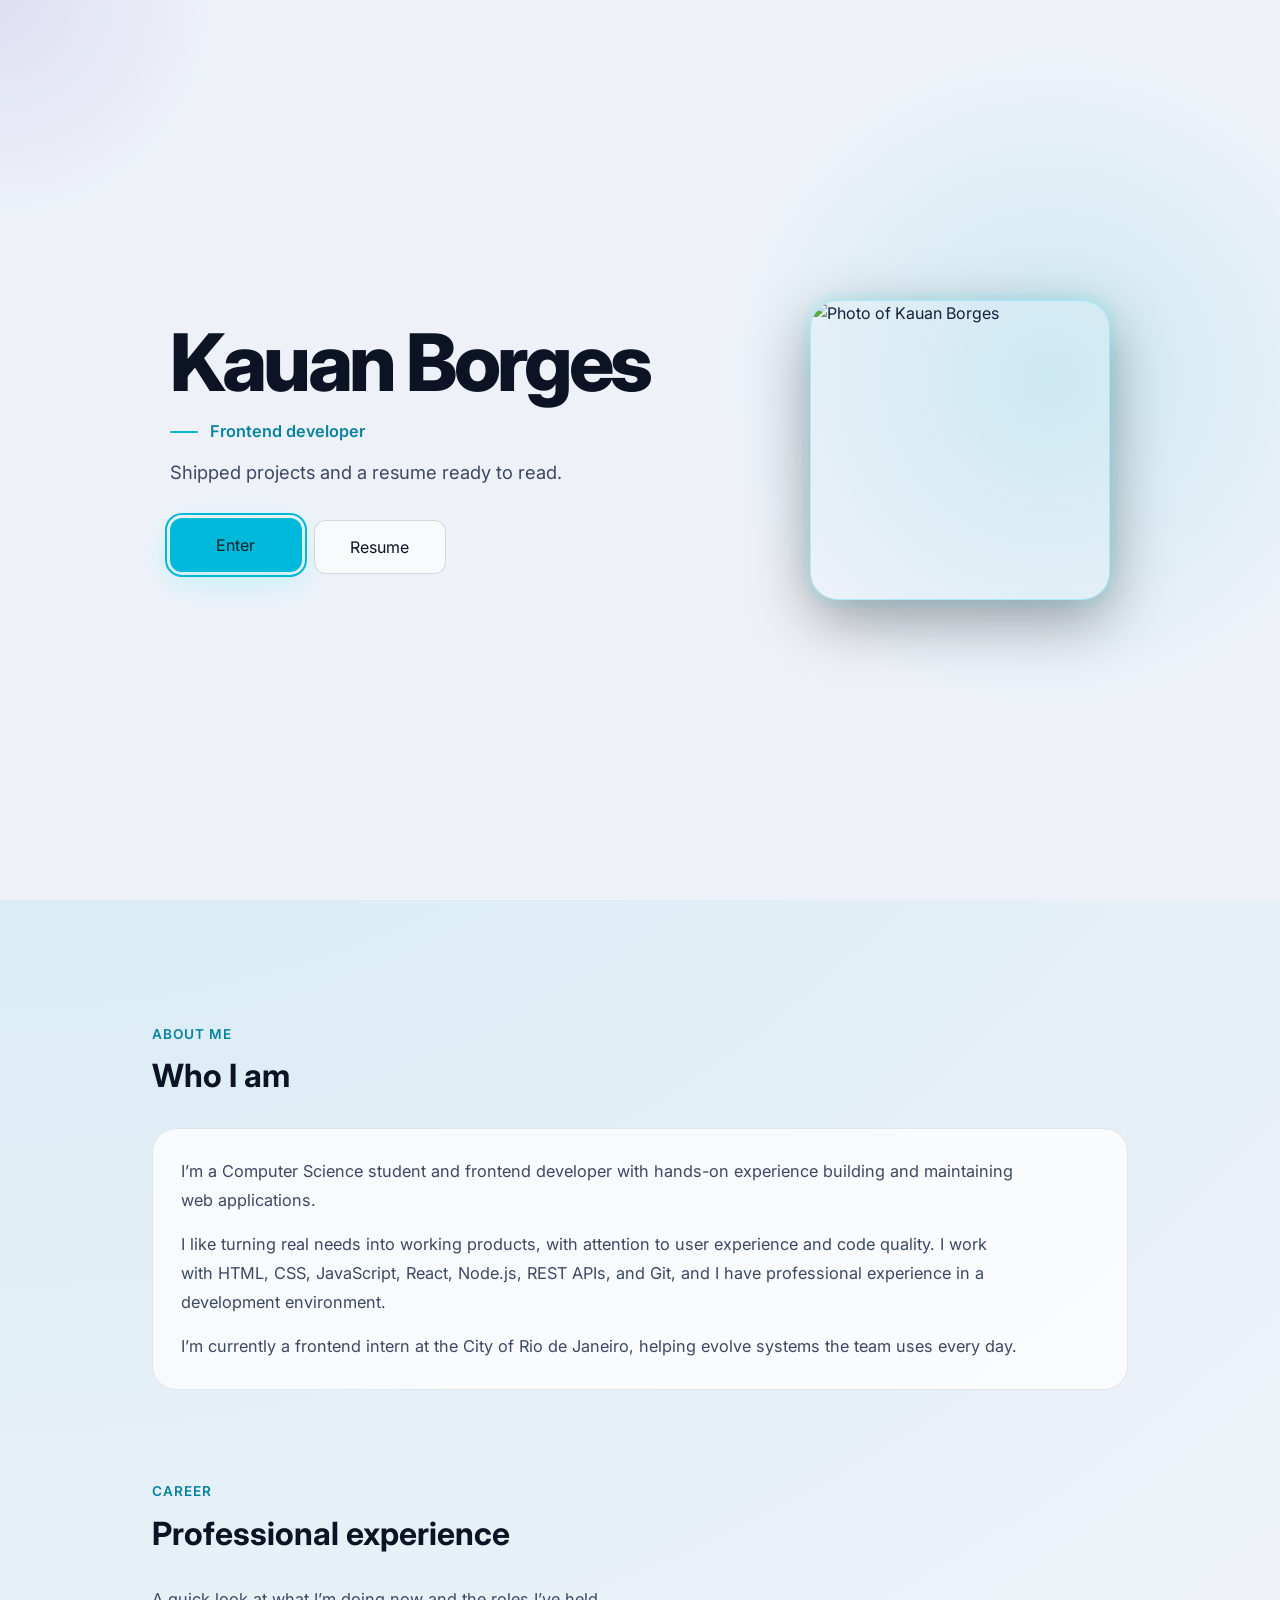
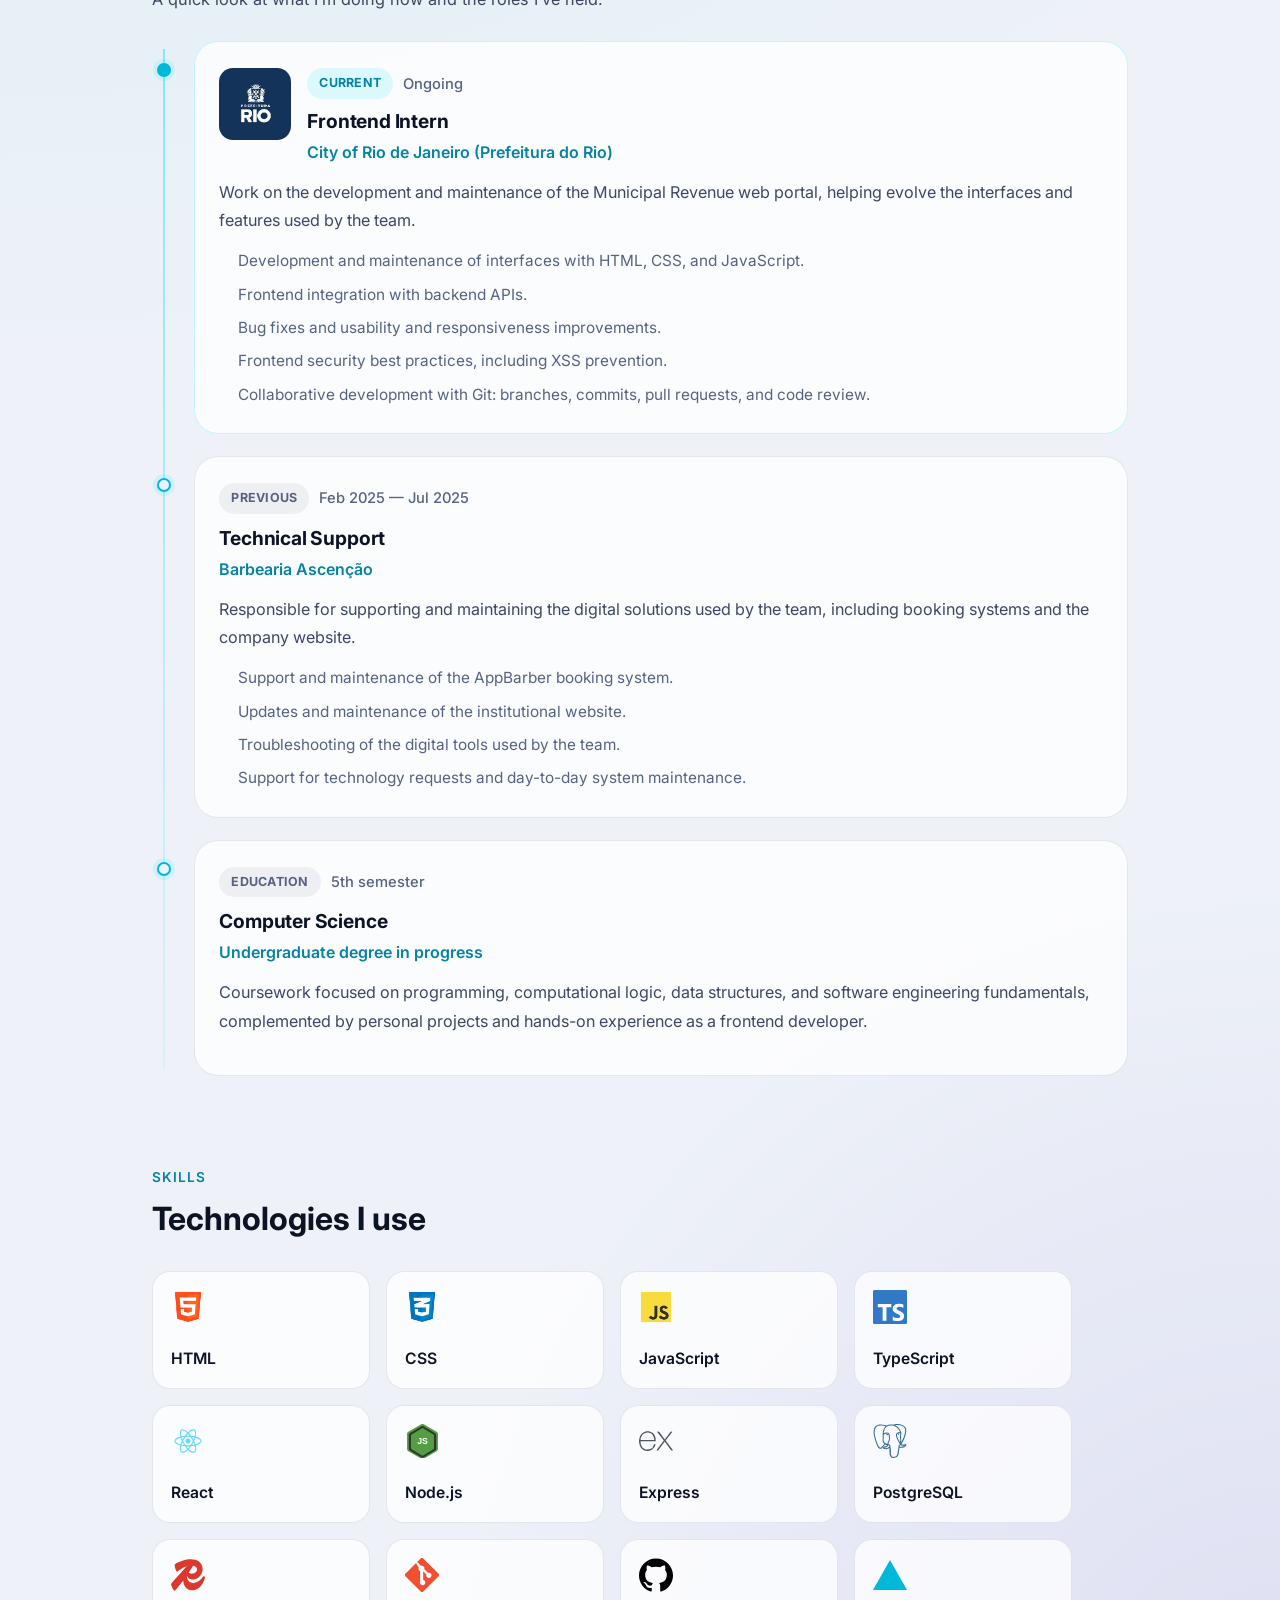
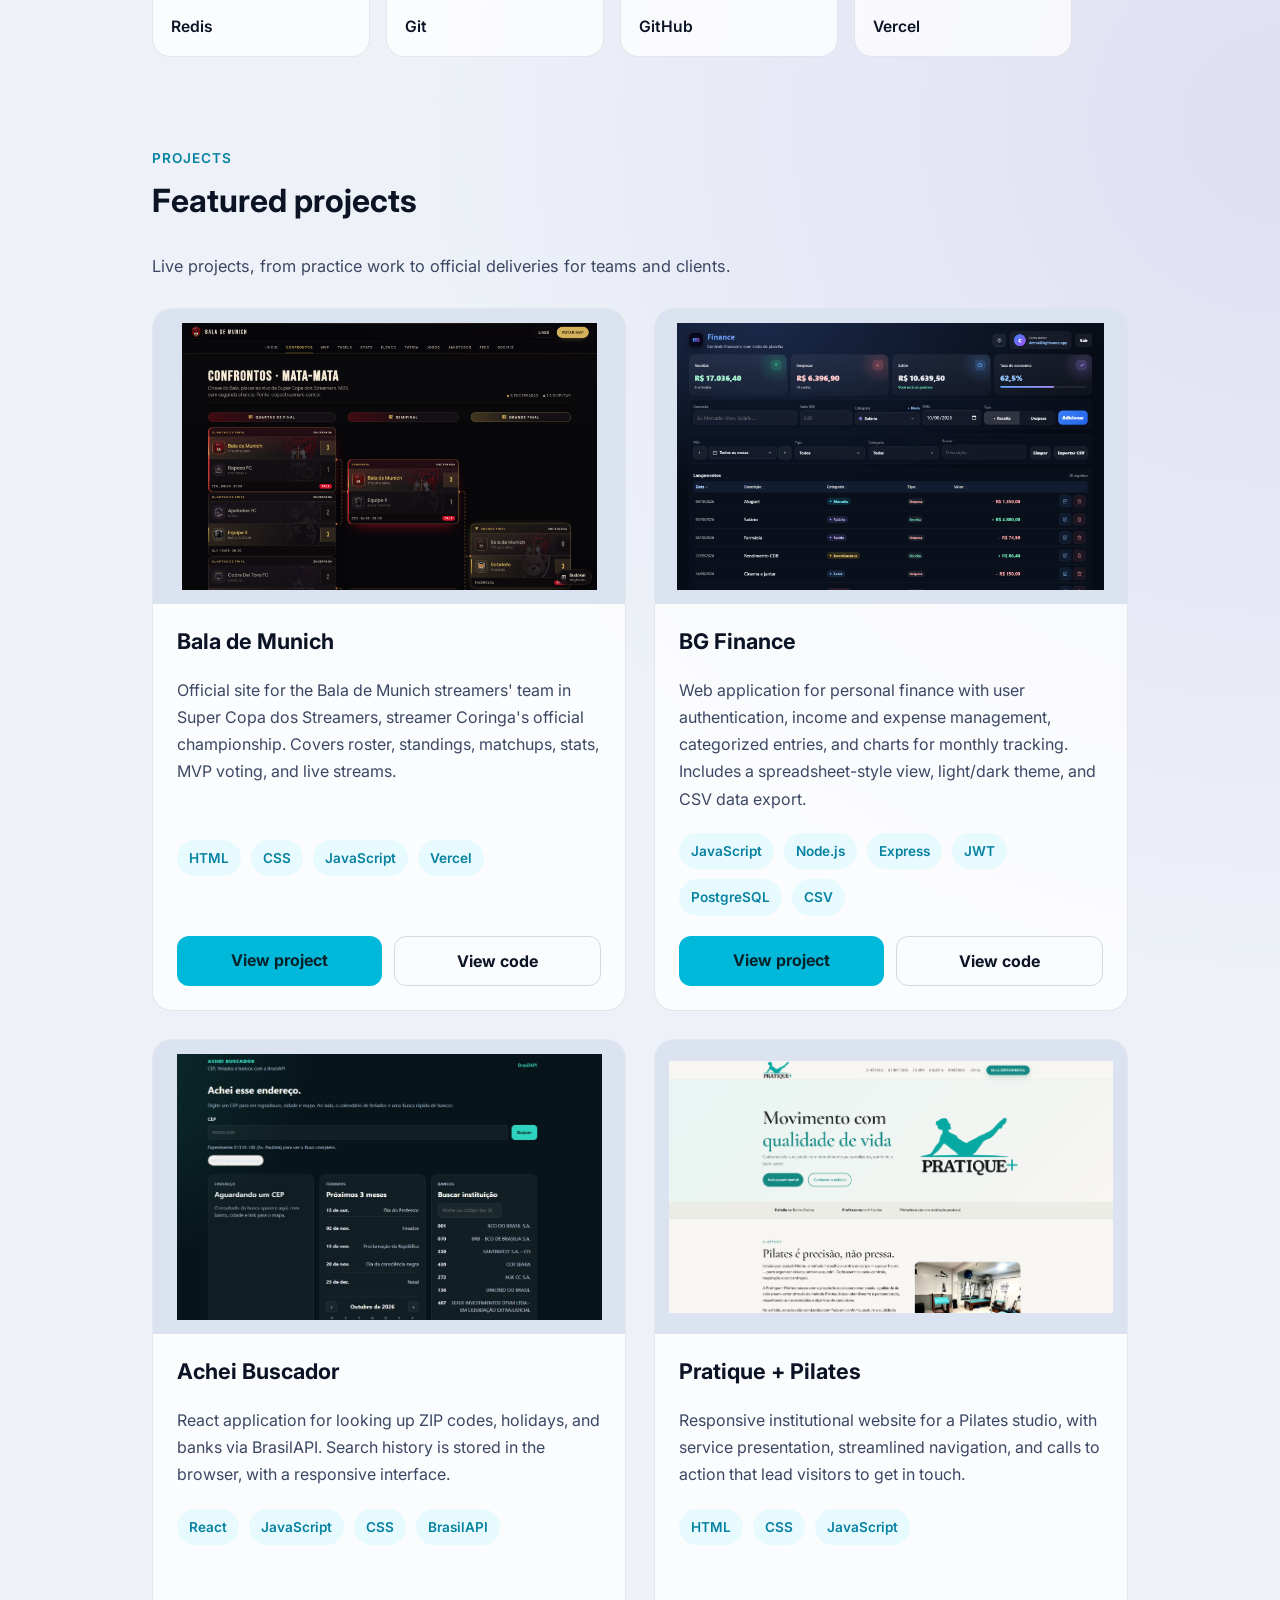
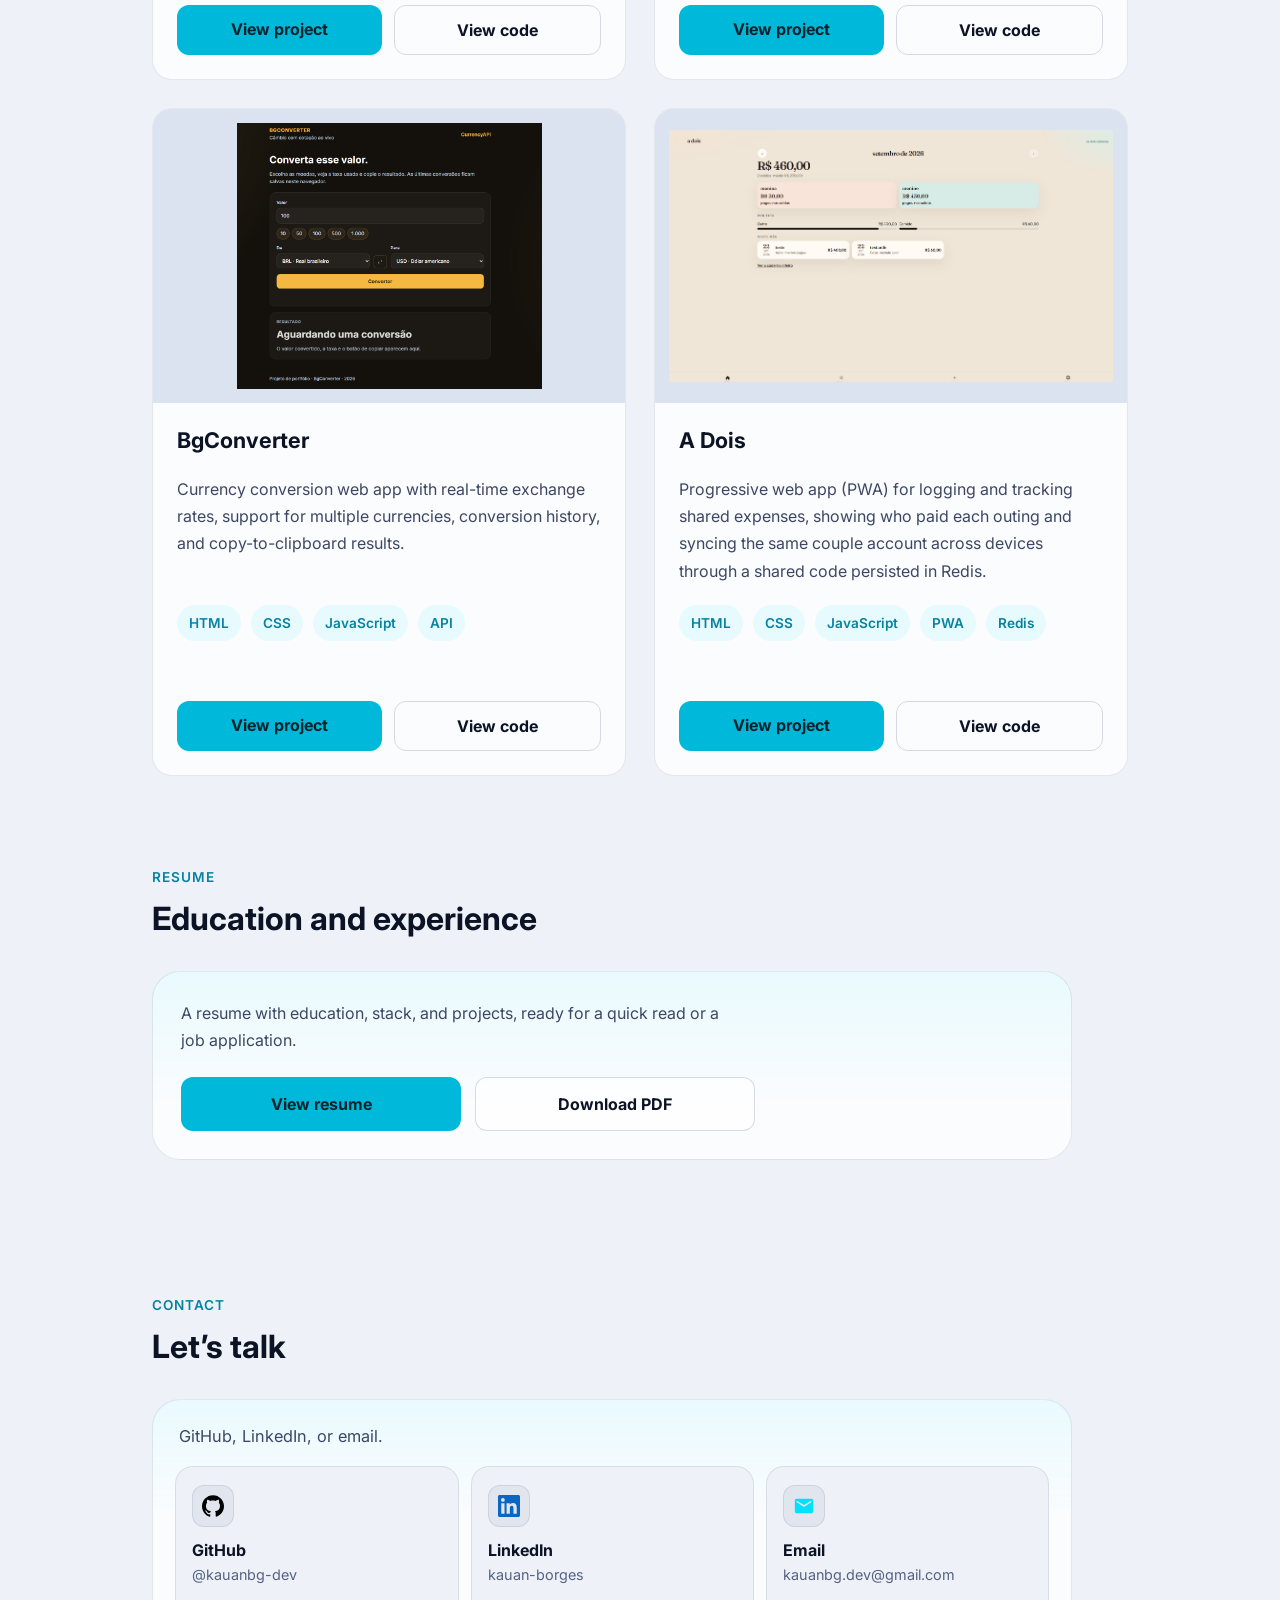
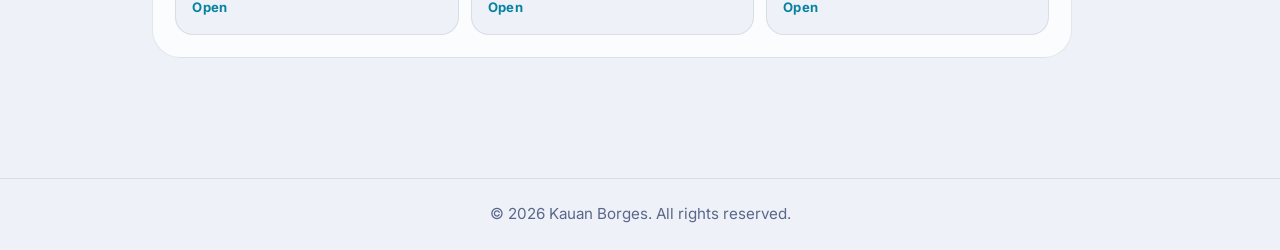
==== commit 016d4d1c: "Destaca o Bala de Munich como projeto oficial do campeonato do Coringa." ====
--- a/index.html
+++ b/index.html
@@ -310,10 +310,31 @@
         <h3 data-i18n="projects.title">Projetos em destaque</h3>
       </div>
       <p class="experience-intro" data-i18n="projects.intro">
-        Projetos desenvolvidos para praticar e aplicar tecnologias de desenvolvimento web em soluções reais.
+        Projetos no ar, de estudos a entregas oficiais para times e clientes.
       </p>
 
       <div class="projects-grid">
+        <article class="project-card" data-reveal="project">
+          <div class="project-media">
+          <img class="preview-cover" src="./img/preview-munich.png" data-i18n-alt="projects.munichAlt" alt="Chave de confrontos do site Bala de Munich" />
+          </div>
+          <div class="project-content">
+            <h4>Bala de Munich</h4>
+            <p data-i18n="projects.munich">
+              Site oficial do time de streamers Bala de Munich na Super Copa dos Streamers, o campeonato oficial do streamer Coringa. Reúne elenco, tabela, confrontos, estatísticas, votação de MVP e transmissões ao vivo.
+            </p>
+            <div class="project-tech">
+              <span>HTML</span>
+              <span>CSS</span>
+              <span>JavaScript</span>
+              <span>Vercel</span>
+            </div>
+            <div class="project-links">
+              <a href="https://balademunich.vercel.app/" target="_blank" rel="noopener noreferrer" data-i18n="projects.view">Ver projeto</a>
+              <a class="ghost" href="https://github.com/kauanbg-dev/bala-de-munich" target="_blank" rel="noopener noreferrer" data-i18n="projects.code">Ver código</a>
+            </div>
+          </div>
+        </article>
         <article class="project-card" data-reveal="project">
           <div class="project-media">
           <img class="preview-cover" src="./img/preview-bgfinance.png" data-i18n-alt="projects.financeAlt" alt="Painel do BG Finance com saldo, gráficos e lançamentos" />
@@ -426,27 +447,6 @@
           </div>
         </article>
 
-        <article class="project-card" data-reveal="project">
-          <div class="project-media">
-          <img class="preview-cover" src="./img/preview-munich.png" data-i18n-alt="projects.munichAlt" alt="Chave de confrontos do site Bala de Munich" />
-          </div>
-          <div class="project-content">
-            <h4>Bala de Munich</h4>
-            <p data-i18n="projects.munich">
-              Plataforma web desenvolvida para acompanhamento de um time na Super Copa dos Streamers, com elenco, tabela, confrontos, estatísticas, votação de MVP e informações sobre transmissões ao vivo.
-            </p>
-            <div class="project-tech">
-              <span>HTML</span>
-              <span>CSS</span>
-              <span>JavaScript</span>
-              <span>Vercel</span>
-            </div>
-            <div class="project-links">
-              <a href="https://balademunich.vercel.app/" target="_blank" rel="noopener noreferrer" data-i18n="projects.view">Ver projeto</a>
-              <a class="ghost" href="https://github.com/kauanbg-dev/bala-de-munich" target="_blank" rel="noopener noreferrer" data-i18n="projects.code">Ver código</a>
-            </div>
-          </div>
-        </article>
       </div>
     </section>
 
@@ -510,7 +510,7 @@
   </footer>
 
   <script src="./js/theme.js"></script>
-  <script src="./js/i18n.js?v=12"></script>
+  <script src="./js/i18n.js?v=13"></script>
   <script src="./js/intro.js?v=4"></script>
   <script src="./js/interactions.js?v=7"></script>
 </body>
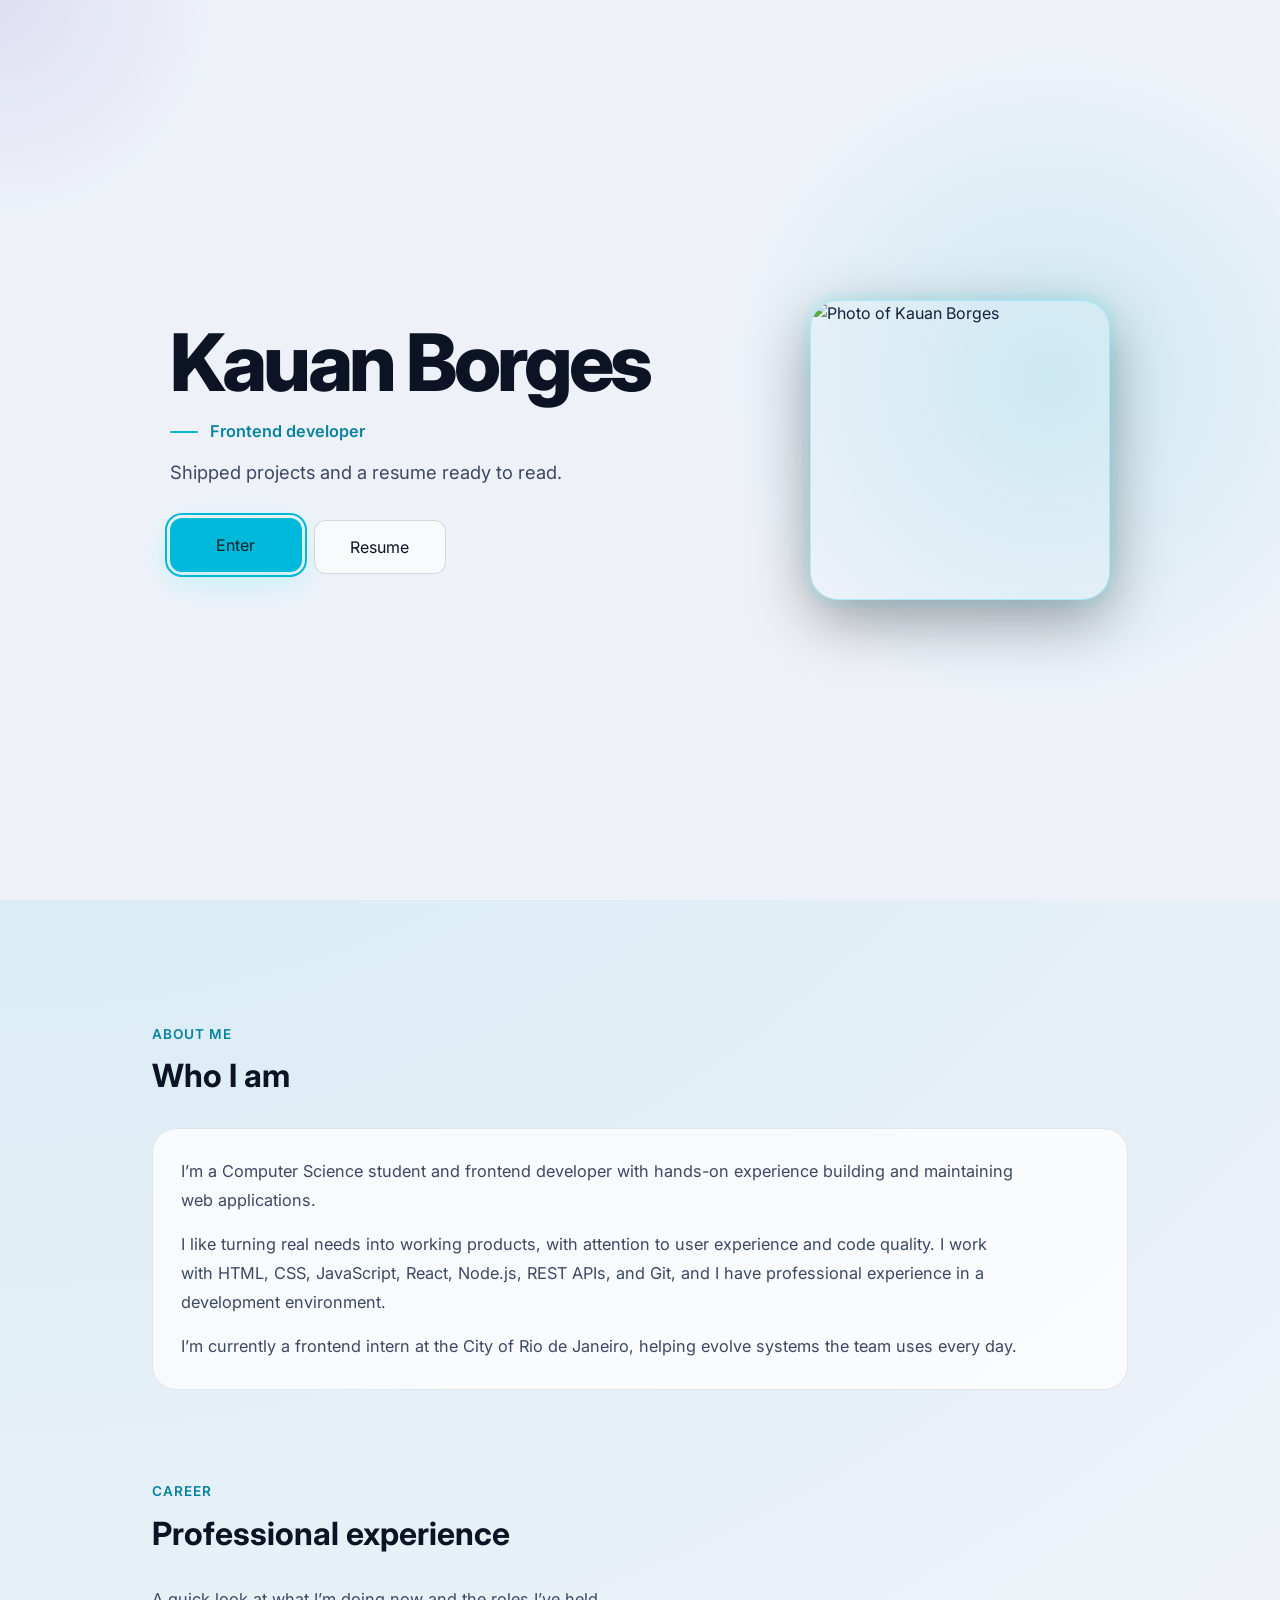
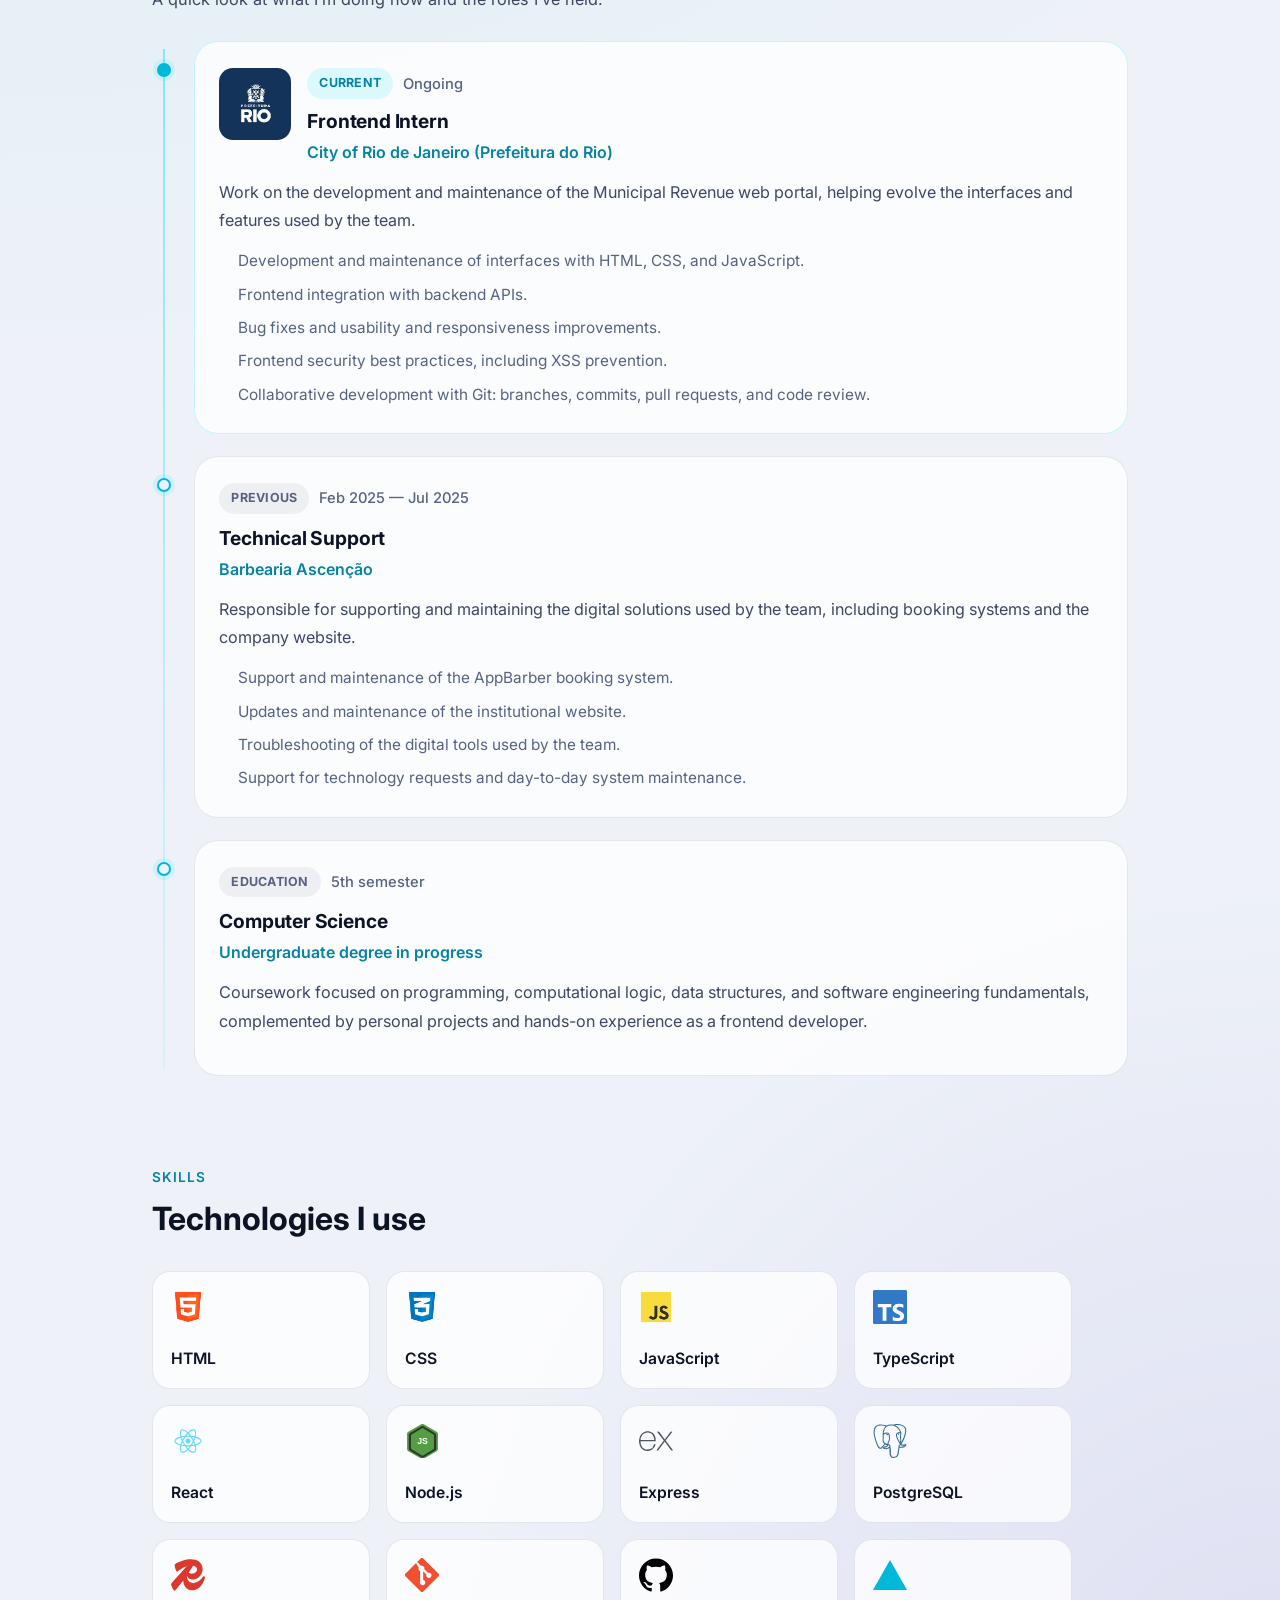
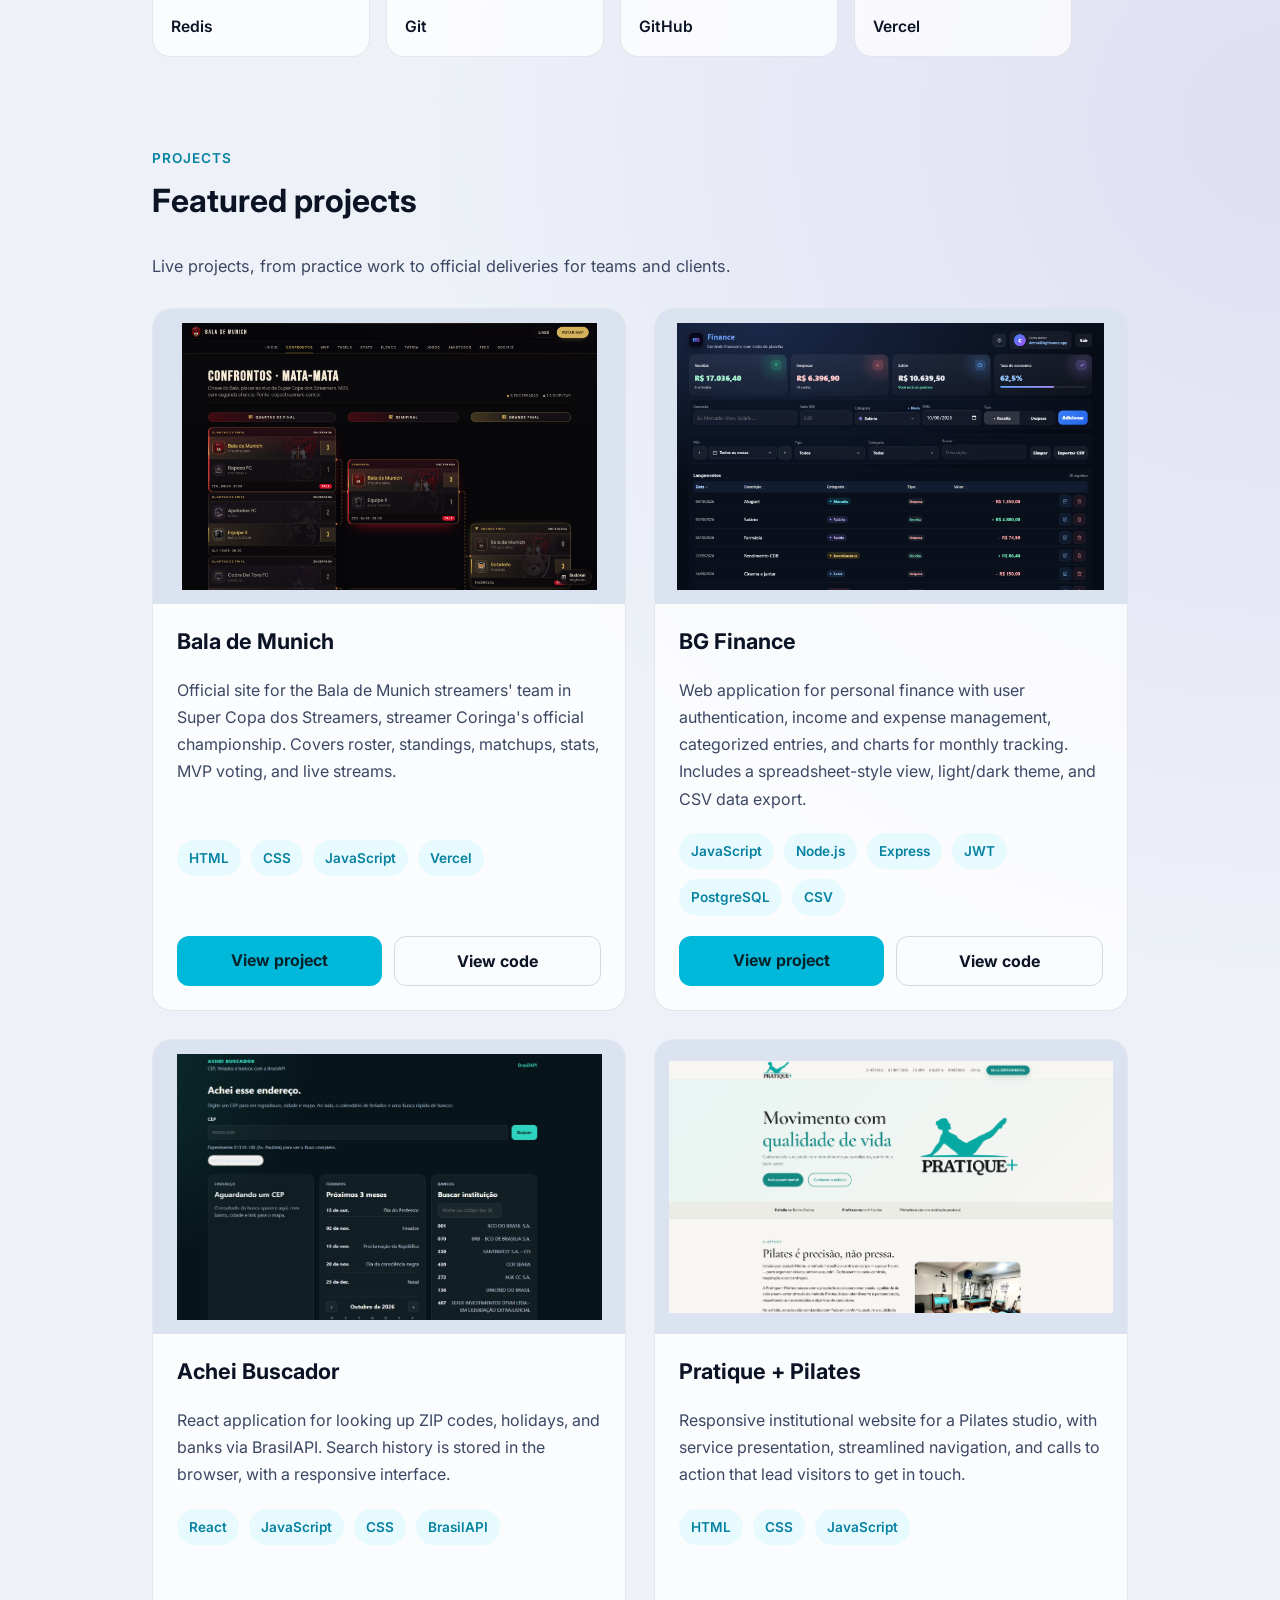
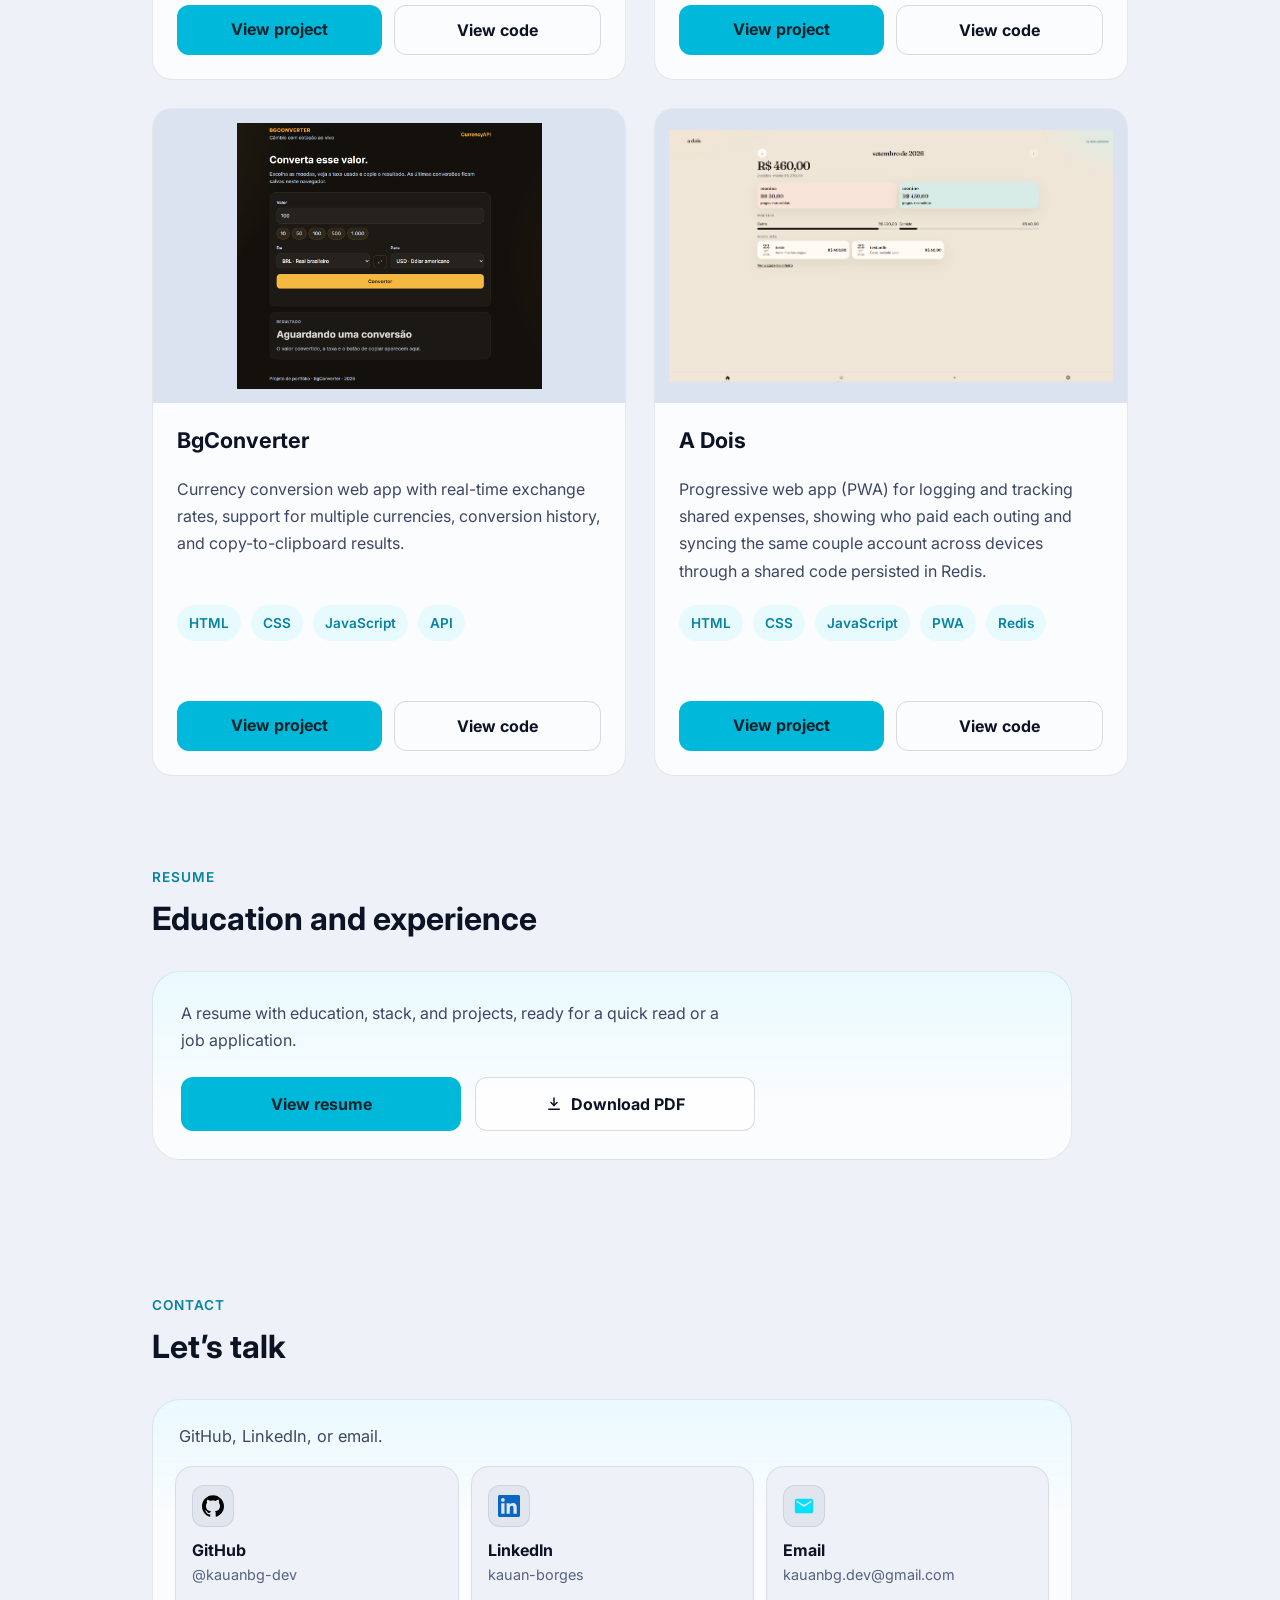
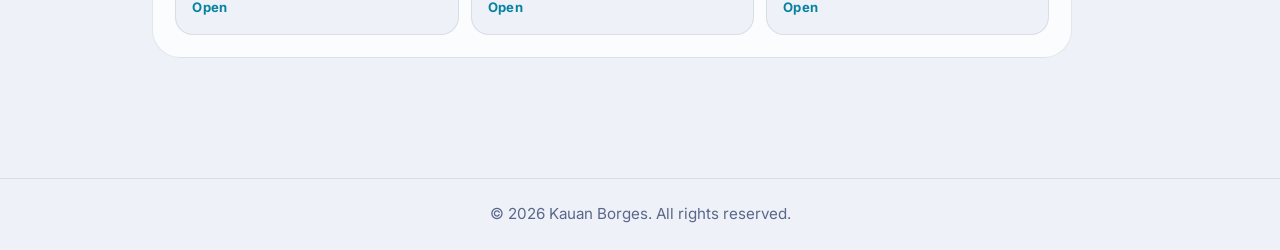
==== commit d13d6984: "Coloca um ícone de download no botão de baixar o currículo." ====
--- a/index.html
+++ b/index.html
@@ -38,7 +38,7 @@
   <link rel="stylesheet" href="./css/theme.css" />
   <link rel="stylesheet" href="./css/reset.css" />
   <link rel="stylesheet" href="./css/header.css?v=4" />
-  <link rel="stylesheet" href="./css/main.css?v=13" />
+  <link rel="stylesheet" href="./css/main.css?v=14" />
   <link rel="stylesheet" href="./css/footer.css" />
   <link rel="stylesheet" href="./css/responsive.css?v=14" />
   <link rel="stylesheet" href="./css/motion.css?v=3" />
@@ -462,7 +462,14 @@
         </p>
         <div class="resume-buttons">
           <a href="./Curriculo_Kauan_Borges.pdf" target="_blank" rel="noopener noreferrer" class="btn primary" data-i18n="resume.view" data-resume-link>Visualizar currículo</a>
-          <a href="./Curriculo_Kauan_Borges.pdf" download="Curriculo_Kauan_Borges.pdf" class="btn secondary" data-i18n="resume.download" data-resume-link data-resume-download>Baixar PDF</a>
+          <a href="./Curriculo_Kauan_Borges.pdf" download="Curriculo_Kauan_Borges.pdf" class="btn secondary" data-resume-link data-resume-download>
+            <svg class="btn-icon" viewBox="0 0 24 24" aria-hidden="true" focusable="false">
+              <path d="M12 4v10" />
+              <path d="M8 10l4 4 4-4" />
+              <path d="M5 19h14" />
+            </svg>
+            <span data-i18n="resume.download">Baixar PDF</span>
+          </a>
         </div>
       </div>
     </section>
--- a/css/main.css
+++ b/css/main.css
@@ -654,6 +654,21 @@
 .resume-buttons .btn {
   width: 100%;
   min-width: 0;
+  gap: 8px;
+}
+
+.btn-icon {
+  width: 18px;
+  height: 18px;
+  flex: 0 0 auto;
+}
+
+.btn-icon path {
+  fill: none;
+  stroke: currentColor;
+  stroke-width: 2;
+  stroke-linecap: round;
+  stroke-linejoin: round;
 }
 
 :focus-visible {
